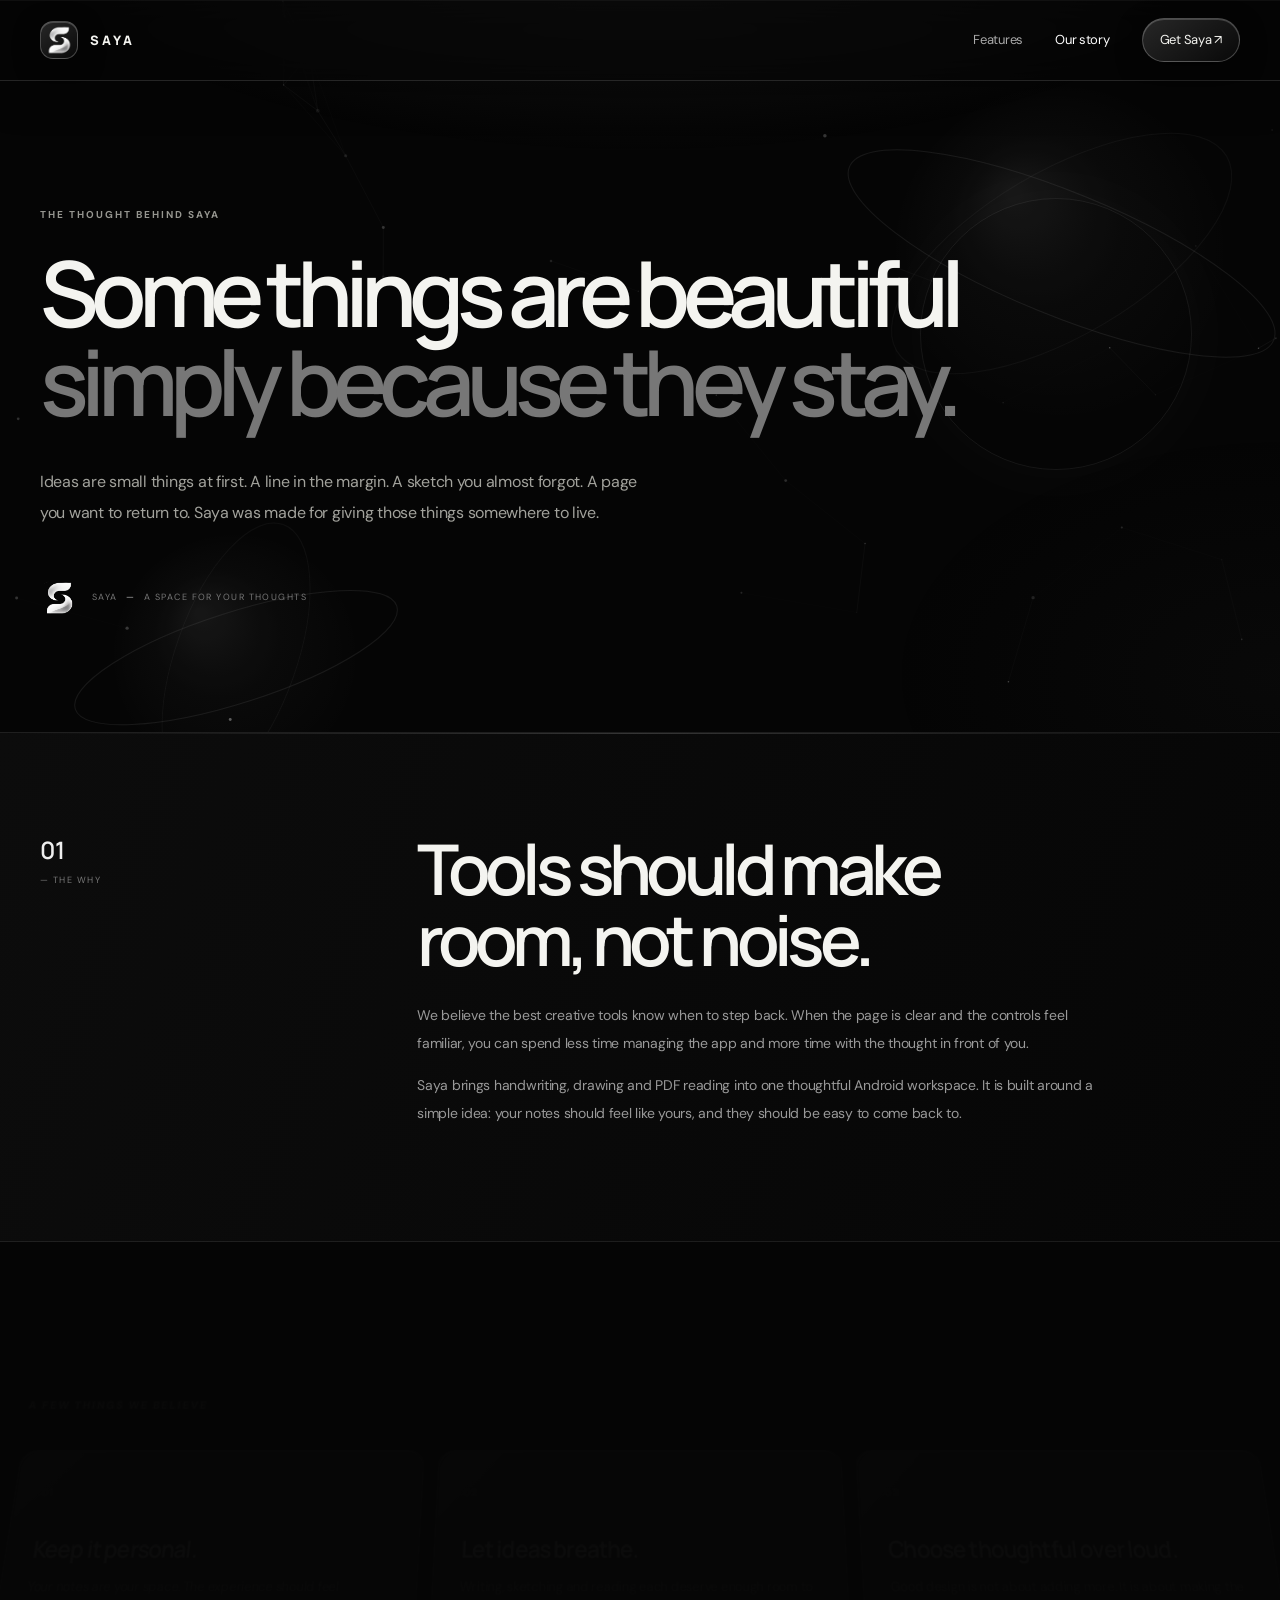
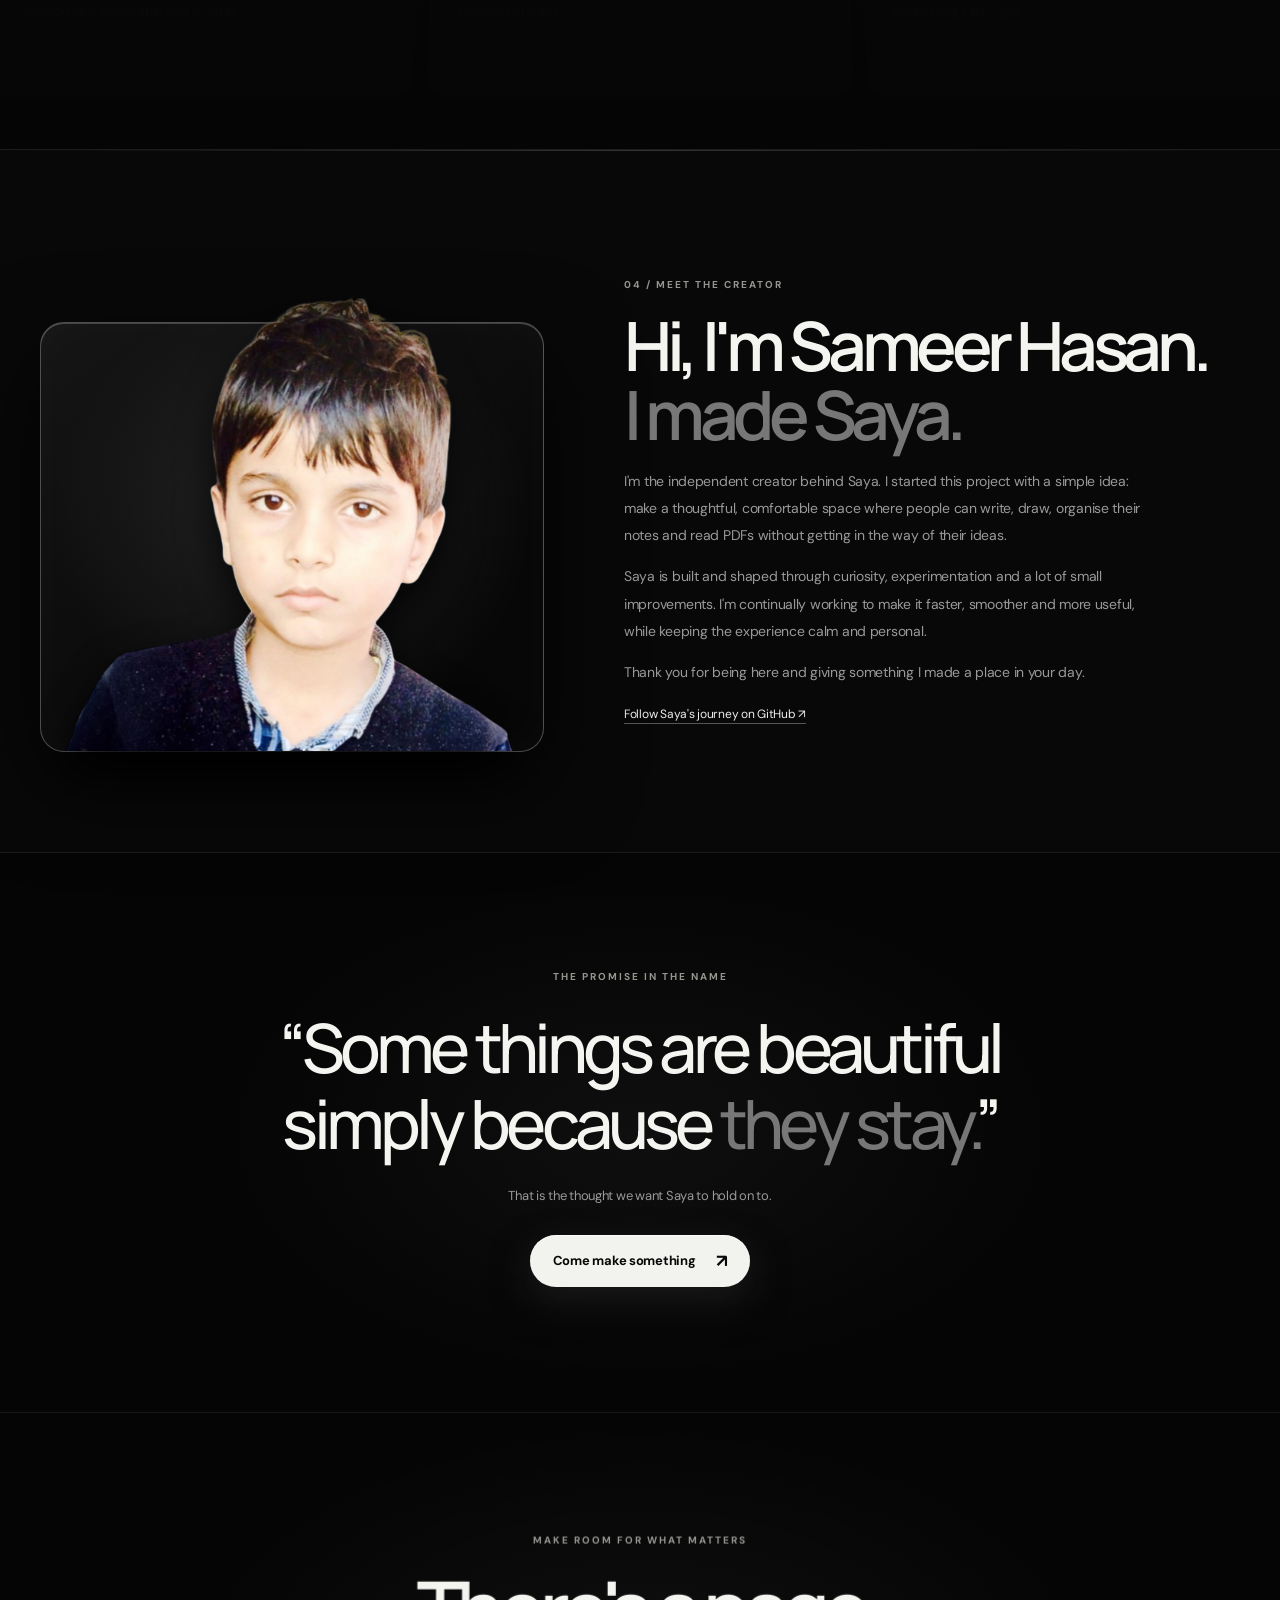
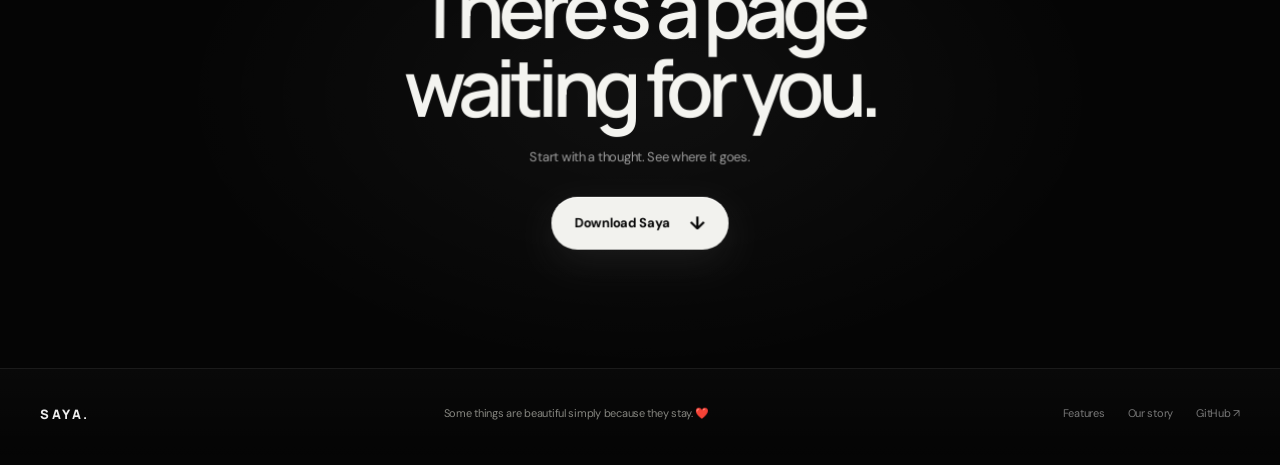
==== about.html @ e3c46fc0 "Refresh pages for animated Saya background" ====
<!doctype html>
<html lang="en">
<head>
<meta charset="utf-8"><meta name="viewport" content="width=device-width,initial-scale=1">
<meta name="theme-color" content="#050505">
<meta name="description" content="The story behind Saya: an independent Android workspace built with care for writing, drawing and reading.">
<meta property="og:type" content="website"><meta property="og:title" content="Our story — Saya"><meta property="og:description" content="Some things are beautiful simply because they stay."><meta property="og:image" content="https://sayanotes.github.io/assets/saya-logo.webp">
<link rel="icon" type="image/webp" href="/assets/saya-logo.webp"><link rel="stylesheet" href="/assets/site.css?v=live-5">
<title>Our story — Saya</title>
</head>
<body class="saya-inner-page">
<header class="site-header"><div class="wrap nav">
<a class="brand" href="/" aria-label="Saya home"><span class="brand-mark"><img src="/assets/saya-logo.webp" alt=""></span><span>SAYA</span></a>
<button class="menu-toggle" aria-label="Open navigation" aria-expanded="false">☰</button>
<nav class="nav-links" aria-label="Main navigation"><a href="/features.html">Features</a><a href="/about.html" aria-current="page">Our story</a><a class="nav-cta" href="https://github.com/SayaNotes/sayanotes.github.io/releases/download/v1.0.1/Saya.apk" download="Saya.apk">Get Saya <span>↗</span></a></nav>
</div></header>
<main>
<section class="story-hero wrap"><div class="nw-section-label">THE THOUGHT BEHIND SAYA</div><h1>Some things are beautiful<br><span>simply because they stay.</span></h1><p>Ideas are small things at first. A line in the margin. A sketch you almost forgot. A page you want to return to. Saya was made for giving those things somewhere to live.</p><div class="story-hero-signature"><img src="/assets/saya-logo.webp" alt="Saya logo"><span>SAYA <i>—</i> A SPACE FOR YOUR THOUGHTS</span></div></section>
<section class="story-manifesto"><div class="wrap manifesto-grid"><div class="manifesto-number">01 <span>— THE WHY</span></div><div><h2>Tools should make<br>room, not noise.</h2><p>We believe the best creative tools know when to step back. When the page is clear and the controls feel familiar, you can spend less time managing the app and more time with the thought in front of you.</p><p>Saya brings handwriting, drawing and PDF reading into one thoughtful Android workspace. It is built around a simple idea: your notes should feel like yours, and they should be easy to come back to.</p></div></div></section>
<section class="story-values wrap"><div class="nw-section-label">A FEW THINGS WE BELIEVE</div><div class="values-grid"><article><span>01</span><h3>Keep it personal.</h3><p>Your notes are your space. The experience should feel comfortable, adaptable and familiar.</p></article><article><span>02</span><h3>Let ideas breathe.</h3><p>Writing, sketching and reading each deserve enough room to happen naturally.</p></article><article><span>03</span><h3>Choose thoughtful over loud.</h3><p>Good design is not about adding more. It is about making the useful things feel right.</p></article></div></section>
<section class="story-origin"><div class="wrap origin-grid"><div class="origin-visual creator-photo"><img src="/3bf2dcab-b9fd-45ad-a4af-3baec132dbfb-Photoroom.png" alt="Sameer Hasan, creator of Saya"></div><div class="origin-copy"><div class="nw-section-label">04 / MEET THE CREATOR</div><h2>Hi, I'm Sameer Hasan.<br><span>I made Saya.</span></h2><p>I'm the independent creator behind Saya. I started this project with a simple idea: make a thoughtful, comfortable space where people can write, draw, organise their notes and read PDFs without getting in the way of their ideas.</p><p>Saya is built and shaped through curiosity, experimentation and a lot of small improvements. I'm continually working to make it faster, smoother and more useful, while keeping the experience calm and personal.</p><p class="creator-signoff">Thank you for being here and giving something I made a place in your day.</p><a class="inner-inline-link" href="https://github.com/SayaNotes" target="_blank" rel="noopener">Follow Saya's journey on GitHub ↗</a></div></div></section>
<section class="story-last"><div class="nw-section-label">THE PROMISE IN THE NAME</div><blockquote>“Some things are beautiful<br>simply because <span>they stay.</span>”</blockquote><p>That is the thought we want Saya to hold on to.</p><a class="nw-button nw-button-light" href="https://github.com/SayaNotes/sayanotes.github.io/releases/download/v1.0.1/Saya.apk" download="Saya.apk">Come make something <span>↗</span></a></section>
<section class="inner-end"><div class="nw-section-label">MAKE ROOM FOR WHAT MATTERS</div><h2>There's a page<br>waiting for you.</h2><p>Start with a thought. See where it goes.</p><a class="nw-button nw-button-light" href="https://github.com/SayaNotes/sayanotes.github.io/releases/download/v1.0.1/Saya.apk" download="Saya.apk">Download Saya <span>↓</span></a></section>
</main>
<footer class="site-footer"><div class="wrap footer-row"><a class="footer-brand" href="/">SAYA.</a><span class="footer-note">Some things are beautiful simply because they stay. ❤️</span><div class="footer-links"><a href="/features.html">Features</a><a href="/about.html">Our story</a><a href="https://github.com/SayaNotes" target="_blank" rel="noopener">GitHub ↗</a></div></div></footer>
<script src="/assets/site.js?v=live-5" defer></script>
</body></html>
---- assets/site.css ----
@import url('https://fonts.googleapis.com/css2?family=DM+Sans:wght@400;500;600;700&family=Manrope:wght@400;500;600;700;800&display=swap');
:root{color-scheme:dark;--bg:#050505;--ink:#f4f4f0;--muted:#a0a09a;--line:#ffffff18;--max:1200px}
*{box-sizing:border-box}html{scroll-behavior:smooth;scroll-padding-top:95px}body{margin:0;background:var(--bg);color:var(--ink);font:15px/1.7 'DM Sans',sans-serif;letter-spacing:-.018em;overflow-x:hidden}body:before{content:"";position:fixed;inset:0;z-index:-1;pointer-events:none;background:radial-gradient(ellipse 70% 40% at 50% -12%,#5554,transparent 72%),radial-gradient(ellipse 40% 35% at 100% 75%,#2222,transparent 75%)}a{color:inherit;text-decoration:none}.wrap{width:min(var(--max),calc(100% - 64px));margin:auto}
.site-header{position:sticky;top:0;z-index:50;border-bottom:1px solid #ffffff12;background:#070707d9;backdrop-filter:blur(22px)}.nav{height:80px;display:flex;align-items:center;justify-content:space-between}.brand{display:flex;align-items:center;gap:12px;font:800 13px Manrope;letter-spacing:.23em}.brand-mark{width:38px;height:38px;border:1px solid #ffffff38;border-radius:13px;display:grid;place-items:center;background:linear-gradient(145deg,#ffffff18,#ffffff04);overflow:hidden}.brand-mark img{width:30px;height:32px;object-fit:contain}.nav-links{display:flex;align-items:center;gap:32px;color:#aaa;font-size:13px}.nav-links a:hover,.nav-links a[aria-current=page]{color:white}.nav-links .nav-cta{padding:10px 17px;border:1px solid #ffffff3b;border-radius:999px;color:#f4f4f0;background:#ffffff08}.menu-toggle{display:none;width:42px;height:42px;border:1px solid #ffffff30;border-radius:50%;background:#ffffff08;color:white;font-size:19px}
.btn{min-height:52px;padding:0 23px;border-radius:999px;border:1px solid #ffffff35;display:inline-flex;align-items:center;justify-content:center;gap:11px;font-size:13px;font-weight:700;transition:transform .25s,border-color .25s,background .25s}.btn:hover{transform:translateY(-3px);border-color:#aaa}.btn-primary{background:#f4f4f0;color:#080808;border-color:#f4f4f0}.btn-quiet{background:#ffffff08}.eyebrow,.overline{color:#a5a59e;font-size:10px;letter-spacing:.23em;text-transform:uppercase;font-weight:700}.eyebrow{display:flex;align-items:center;gap:12px}.eyebrow:before{content:"";width:27px;height:1px;background:#aaa}.display{font:600 clamp(54px,8vw,102px)/.94 Manrope,sans-serif;letter-spacing:-.085em;margin:25px 0 22px}.soft{color:#777}.lead{font-size:clamp(17px,1.8vw,21px);line-height:1.65;color:#bdbdb7;max-width:560px;margin:0}.muted{color:var(--muted)}
.hero{min-height:670px;display:grid;grid-template-columns:.95fr 1.05fr;align-items:center;gap:42px;padding:75px 0 85px}.hero-copy{position:relative;z-index:2}.hero .display{max-width:620px}.hero-actions{display:flex;gap:13px;flex-wrap:wrap;margin-top:34px}.hero-meta{margin-top:18px;color:#777;font-size:11px}.hero-stage{position:relative;min-height:500px;display:grid;place-items:center}.stage-glow{position:absolute;width:75%;aspect-ratio:1;border-radius:50%;background:#ddd;filter:blur(115px);opacity:.1}.device{position:relative;width:min(100%,560px);padding:10px;border:1px solid #ffffff40;border-radius:30px;background:linear-gradient(145deg,#ffffff25,#ffffff05 45%,#ffffff0a);box-shadow:0 55px 120px #000d,inset 0 1px #ffffff48;transform:rotate(-2deg);backdrop-filter:blur(22px)}.device-screen{min-height:360px;border:1px solid #ffffff17;border-radius:21px;background:#0a0a0a;padding:18px;overflow:hidden}.mock-top{display:flex;justify-content:space-between;color:#777;font-size:9px;letter-spacing:.17em}.mock-dots{display:flex;gap:5px}.mock-dots i{width:5px;height:5px;border-radius:50%;background:#666}.mock-workspace{display:grid;grid-template-columns:100px 1fr;gap:14px;margin-top:22px;min-height:280px}.mock-sidebar{border-right:1px solid #252525;padding-right:12px;color:#74746e;font-size:9px}.mock-sidebar strong{display:block;font:700 15px Manrope;color:#eee;margin:5px 0 22px}.mock-sidebar span{display:block;padding:8px;border-radius:7px;margin:3px 0}.mock-sidebar span:first-of-type{background:#ffffff13;color:#eee}.mock-paper{position:relative;border:1px solid #292929;border-radius:12px;background:linear-gradient(145deg,#131313,#0d0d0d);padding:23px 20px;overflow:hidden}.mock-paper small{font-size:8px;letter-spacing:.19em;color:#777}.mock-paper h3{font:600 23px/1.2 Manrope;letter-spacing:-.06em;margin:13px 0 18px}.paper-line{height:4px;border-radius:9px;background:#353535;width:90%;margin:10px 0}.paper-line.mid{width:73%}.paper-line.short{width:48%}.mock-hand{font:italic 18px cursive;color:#d6d6d0;margin-top:28px;transform:rotate(-3deg)}.mock-note{position:absolute;right:25px;bottom:20px;border:1px solid #ffffff24;background:#1b1b1bdd;border-radius:12px;padding:10px 13px;color:#aaa;font-size:9px}.float-chip{position:absolute;z-index:3;display:flex;align-items:center;gap:9px;padding:12px 16px;border:1px solid #ffffff2b;border-radius:15px;background:#171717dc;backdrop-filter:blur(20px);box-shadow:0 18px 45px #0009;color:#ddd;font-size:11px}.float-chip b{font-size:15px;color:#fff}.chip-one{left:-5px;bottom:64px}.chip-two{right:-7px;top:72px}.device-caption{position:absolute;bottom:0;left:50%;transform:translateX(-50%);white-space:nowrap;color:#777;font-size:10px;letter-spacing:.16em;text-transform:uppercase}
.trust-strip{border-block:1px solid var(--line);display:flex;justify-content:center;align-items:center;gap:clamp(18px,4vw,58px);flex-wrap:wrap;padding:22px 0;color:#85857e;font-size:10px;letter-spacing:.15em;text-transform:uppercase}.trust-strip span:before{content:"";display:inline-block;width:4px;height:4px;background:#aaa;border-radius:50%;margin:0 10px 2px 0}
.section{padding:112px 0;border-bottom:1px solid #ffffff12}.section-head{display:flex;justify-content:space-between;align-items:flex-end;gap:35px;margin-bottom:44px}.section-head h2,.section-title{font:600 clamp(36px,5.3vw,65px)/1.03 Manrope;letter-spacing:-.075em;margin:13px 0 0}.section-intro{max-width:390px;color:#92928c;font-size:14px;line-height:1.8;margin:0 0 4px}.feature-grid{display:grid;grid-template-columns:repeat(3,1fr);gap:15px}.feature-card{min-height:260px;padding:28px;border:1px solid var(--line);border-radius:24px;background:linear-gradient(145deg,#ffffff0e,#ffffff03);box-shadow:inset 0 1px #ffffff0b;transition:transform .3s,border-color .3s;overflow:hidden}.feature-card:hover{transform:translateY(-6px);border-color:#ffffff42}.card-icon{width:45px;height:45px;display:grid;place-items:center;border:1px solid #ffffff2b;border-radius:15px;background:#ffffff09;font-size:19px}.feature-card h3{font:600 20px Manrope;letter-spacing:-.045em;margin:26px 0 9px}.feature-card p{font-size:13px;line-height:1.8;color:#999;margin:0}
.story{display:grid;grid-template-columns:1fr 1fr;gap:clamp(35px,8vw,100px);align-items:center}.story-copy h2{font:600 clamp(38px,5vw,64px)/1.04 Manrope;letter-spacing:-.075em;margin:15px 0 20px}.story-copy p{max-width:470px;color:#9a9a94;font-size:14px;line-height:1.9}.story-visual,.reading-visual{position:relative;min-height:410px;border:1px solid #ffffff21;border-radius:30px;background:radial-gradient(ellipse at 50% 0%,#ffffff13,transparent 65%),linear-gradient(145deg,#121212,#080808);display:grid;place-items:center;overflow:hidden}.paper-preview{position:relative;width:68%;min-height:290px;padding:28px 25px;border:1px solid #ffffff28;border-radius:13px;background:linear-gradient(145deg,#171717,#0d0d0d);box-shadow:0 30px 80px #000b;transform:rotate(3deg)}.paper-preview .tiny{font-size:8px;letter-spacing:.18em;color:#777}.paper-preview h3{font:600 25px/1.2 Manrope;letter-spacing:-.06em;margin:16px 0}.handwriting{margin-top:34px;color:#d6d6d0;font:italic 17px cursive;transform:rotate(-4deg)}.drawn-circle{position:absolute;width:115px;height:68px;border:2px solid #bdbdb7;border-radius:50%;right:22px;bottom:55px;transform:rotate(-15deg);opacity:.8}.story-badge{position:absolute;bottom:25px;left:25px;padding:9px 13px;border:1px solid #ffffff24;border-radius:999px;background:#171717db;color:#aaa;font-size:10px}.pdf-window{width:76%;min-height:300px;padding:18px;border:1px solid #ffffff28;border-radius:18px;background:#111;box-shadow:0 35px 80px #000b;transform:rotate(-2deg)}.pdf-toolbar{display:flex;justify-content:space-between;color:#777;font-size:9px;letter-spacing:.12em;padding-bottom:14px;border-bottom:1px solid #ffffff13}.pdf-pages{display:flex;gap:12px;margin-top:16px}.pdf-page{flex:1;min-height:210px;background:#e8e7e1;color:#242424;border-radius:5px;padding:16px 12px}.pdf-page small{font-size:7px;letter-spacing:.15em;color:#777}.pdf-page h4{font:700 12px Manrope;margin:14px 0}.pdf-rule{height:3px;background:#c9c8c1;border-radius:4px;margin:7px 0}.pdf-rule.short{width:60%}
.quote-band{padding:100px 0;text-align:center}.quote-band blockquote{max-width:900px;margin:auto;font:500 clamp(34px,5.5vw,70px)/1.12 Manrope;letter-spacing:-.075em}.quote-band blockquote span{color:#777}.quote-band p{color:#777;font-size:11px;letter-spacing:.15em;text-transform:uppercase;margin-top:24px}.download-panel{position:relative;text-align:center;border:1px solid #ffffff32;border-radius:32px;padding:clamp(42px,7vw,80px) 25px;background:radial-gradient(ellipse at 50% 0%,#ffffff1b,transparent 62%),linear-gradient(145deg,#ffffff10,#ffffff03);box-shadow:inset 0 1px #ffffff19,0 35px 100px #0008}.download-mark{width:65px;height:65px;margin:0 auto 24px;border:1px solid #ffffff40;border-radius:20px;background:#ffffff0b;display:grid;place-items:center;overflow:hidden}.download-mark img{width:49px;height:53px;object-fit:contain}.download-panel h2{font:600 clamp(38px,5.4vw,64px)/1.04 Manrope;letter-spacing:-.075em;margin:14px 0}.download-panel p{max-width:480px;color:#aaa;margin:14px auto 28px;font-size:14px}.download-meta{color:#777;font-size:11px;margin-top:17px}.release-link{display:inline-block;margin-top:15px;color:#bbb;font-size:12px;text-decoration:underline;text-decoration-color:#555;text-underline-offset:4px}
.page-hero{padding:100px 0 70px;max-width:920px}.page-hero .display{font-size:clamp(54px,8vw,98px)}.page-hero .lead{max-width:720px}.detail-section{padding:70px 0;border-bottom:1px solid var(--line)}.detail-section h2{font:600 clamp(32px,4.5vw,52px)/1.06 Manrope;letter-spacing:-.07em;margin:12px 0}.detail-section>p{max-width:720px;color:#999;font-size:14px;line-height:1.85}.detail-grid{display:grid;grid-template-columns:repeat(2,1fr);gap:14px;margin-top:30px}.detail-card{padding:27px;border:1px solid #ffffff1e;border-radius:22px;background:linear-gradient(145deg,#ffffff0e,#ffffff03)}.detail-card h3{font:600 18px Manrope;margin:0 0 9px}.detail-card p{font-size:13px;color:#999;margin:0;line-height:1.8}.tag{display:inline-block;color:#bdbdb7;border:1px solid #ffffff22;border-radius:99px;padding:5px 10px;font-size:10px;margin:15px 4px 0 0}.creator-card{display:grid;grid-template-columns:.7fr 1.3fr;gap:45px;padding:38px;border:1px solid #ffffff24;border-radius:30px;background:linear-gradient(145deg,#ffffff11,#ffffff03)}.creator-emblem{display:grid;place-items:center;min-height:240px;border:1px solid #ffffff18;border-radius:22px;background:radial-gradient(circle,#ffffff0d,transparent 65%),#090909}.creator-emblem img{width:125px;height:135px;object-fit:contain}.creator-card p{color:#aaa;font-size:14px;line-height:1.9}
.site-footer{padding:35px 0 42px;color:#777;font-size:11px}.footer-row{display:flex;justify-content:space-between;align-items:center;gap:22px;flex-wrap:wrap}.footer-brand{color:#eee;font:800 13px Manrope;letter-spacing:.2em}.footer-links{display:flex;gap:23px}.footer-links a:hover{color:#fff}.footer-note{color:#85857f}.reveal{opacity:0;transform:translateY(24px);transition:opacity .75s ease,transform .75s cubic-bezier(.2,.7,.2,1)}.reveal.is-visible{opacity:1;transform:translateY(0)}.delay-1{transition-delay:.09s}.delay-2{transition-delay:.18s}
@media(max-width:900px){.wrap{width:calc(100% - 44px)}.hero{grid-template-columns:1fr;gap:20px;text-align:center;padding:70px 0 60px}.hero .eyebrow{justify-content:center}.hero .display,.hero .lead{margin-left:auto;margin-right:auto}.hero-actions{justify-content:center}.hero-stage{width:min(100%,650px);margin:auto;min-height:460px}.section-head{display:block}.section-intro{margin-top:18px}.story{gap:35px}.creator-card{grid-template-columns:1fr}}
@media(max-width:640px){.wrap{width:calc(100% - 34px)}.nav{height:70px}.menu-toggle{display:block}.nav-links{display:none;position:absolute;top:70px;left:0;right:0;padding:15px 22px 22px;background:#090909f5;border-bottom:1px solid var(--line);flex-direction:column;align-items:stretch;gap:0}.nav-links.open{display:flex}.nav-links a{padding:12px 4px}.nav-links .nav-cta{text-align:center;margin-top:8px}.hero{padding:58px 0 45px}.display{font-size:clamp(52px,15vw,74px)}.hero-stage{min-height:330px}.device{padding:7px;border-radius:22px}.device-screen{min-height:275px;padding:12px;border-radius:16px}.mock-workspace{grid-template-columns:65px 1fr;gap:8px;margin-top:15px;min-height:215px}.mock-sidebar{font-size:7px;padding-right:6px}.mock-sidebar strong{font-size:12px;margin-bottom:15px}.mock-sidebar span{padding:6px 4px}.mock-paper{padding:15px 11px}.mock-paper h3{font-size:16px}.mock-paper small{font-size:6px}.paper-line{height:3px;margin:7px 0}.mock-hand{font-size:13px;margin-top:19px}.mock-note{right:9px;bottom:9px;font-size:7px;padding:7px 8px}.float-chip{font-size:8px;padding:8px 10px}.float-chip b{font-size:11px}.chip-one{left:-4px;bottom:25px}.chip-two{right:-4px;top:24px}.device-caption{font-size:8px}.trust-strip{gap:11px 17px;padding:17px 0;font-size:8px}.section{padding:76px 0}.section-head{margin-bottom:27px}.section-head h2,.section-title{font-size:clamp(35px,10vw,48px)}.feature-grid{grid-template-columns:1fr;gap:11px}.feature-card{min-height:0;padding:22px}.feature-card h3{margin:18px 0 7px}.story{grid-template-columns:1fr;gap:25px}.story-visual,.reading-visual{min-height:315px}.paper-preview{width:75%;min-height:235px;padding:20px}.paper-preview h3{font-size:20px}.handwriting{font-size:14px}.drawn-circle{width:80px;height:48px}.pdf-window{width:88%;min-height:245px;padding:12px}.pdf-page{min-height:175px;padding:12px 8px}.pdf-page h4{font-size:10px}.quote-band{padding:72px 0}.page-hero{padding:72px 0 45px}.page-hero .display{font-size:clamp(48px,14vw,68px)}.detail-section{padding:52px 0}.detail-grid{grid-template-columns:1fr;gap:11px}.detail-card{padding:22px}.creator-card{padding:20px;gap:22px}.creator-emblem{min-height:175px}.download-panel{padding:40px 18px;border-radius:24px}.footer-row{align-items:flex-start;flex-direction:column}.footer-links{gap:18px}.site-footer{padding:28px 0 35px}}
@media(prefers-reduced-motion:reduce){html{scroll-behavior:auto}.reveal{opacity:1;transform:none;transition:none}*,*:before,*:after{animation:none!important;transition:none!important}}


/* Wordmark-only cinematic opening */
.intro-screen{position:fixed;inset:0;z-index:1000;display:grid;place-items:center;background:#030303;transition:opacity .7s ease,visibility .7s}
.intro-screen.is-done{opacity:0;visibility:hidden;pointer-events:none}
.intro-glow{position:absolute;width:min(70vw,580px);aspect-ratio:1;border-radius:50%;background:radial-gradient(circle,rgba(255,255,255,.14),rgba(255,255,255,.025) 42%,transparent 72%);filter:blur(26px);animation:intro-breathe 2.5s ease-in-out infinite alternate}
.intro-word{position:relative;min-height:1.2em;font:600 clamp(54px,10vw,82px)/1 Manrope,sans-serif;letter-spacing:.16em;color:#f5f5f0;padding-left:.16em;text-shadow:0 0 36px rgba(255,255,255,.16)}
.typing-caret{display:inline-block;width:2px;height:.84em;background:#eee;margin-left:6px;vertical-align:-.04em;animation:caret-blink .72s steps(2,start) infinite}
.intro-tagline{position:relative;color:#85857f;font-size:10px;letter-spacing:.15em;text-align:center;margin-top:18px;opacity:0;animation:intro-rise .7s .45s ease forwards}
@keyframes intro-rise{from{opacity:0;transform:translateY(12px)}to{opacity:1;transform:translateY(0)}}
@keyframes intro-breathe{from{transform:scale(.88);opacity:.55}to{transform:scale(1.08);opacity:1}}
@keyframes caret-blink{to{visibility:hidden}}
@media(prefers-reduced-motion:reduce){.intro-screen{display:none}}

/* Cinematic Saya landing experience */
.cinematic-home{overflow:clip}.cinema-hero{min-height:calc(100svh - 80px);position:relative;display:flex;flex-direction:column;justify-content:space-between;isolation:isolate;padding:clamp(24px,4vw,54px) max(5vw,24px) 28px;overflow:hidden;background:#030303}.hero-light{position:absolute;z-index:-1;inset:-20%;background:radial-gradient(ellipse 32% 34% at 50% 40%,#ffffff12,transparent 72%),radial-gradient(ellipse 50% 50% at 70% 70%,#ffffff04,transparent 75%);animation:hero-light-breathe 9s ease-in-out infinite alternate}.hero-grain{position:absolute;inset:0;z-index:-1;opacity:.07;pointer-events:none;background-image:url("data:image/svg+xml,%3Csvg viewBox='0 0 180 180' xmlns='http://www.w3.org/2000/svg'%3E%3Cfilter id='n'%3E%3CfeTurbulence type='fractalNoise' baseFrequency='.85' numOctaves='3' stitchTiles='stitch'/%3E%3C/filter%3E%3Crect width='100%25' height='100%25' filter='url(%23n)' opacity='.45'/%3E%3C/svg%3E")}.hero-topline,.hero-bottomline{display:flex;justify-content:space-between;color:#777;font-size:9px;letter-spacing:.18em;text-transform:uppercase}.hero-center{text-align:center;margin:auto;max-width:1000px;padding:8vh 0 10vh}.hero-wordmark{font:700 clamp(62px,13vw,172px)/.9 Manrope,sans-serif;letter-spacing:.14em;padding-left:.14em;color:#f6f6f2;text-shadow:0 0 70px #fff1;opacity:0;animation:hero-word-in 1.2s .25s cubic-bezier(.16,1,.3,1) forwards}.hero-period{color:#777}.hero-manifesto{font:500 clamp(38px,6vw,80px)/1.02 Manrope,sans-serif;letter-spacing:-.075em;margin:clamp(30px,5vw,65px) 0 22px}.hero-manifesto span{color:#747474}.hero-sub{color:#a1a19a;font-size:clamp(13px,1.6vw,17px);line-height:1.8}.scroll-cue{display:inline-flex;align-items:center;gap:13px;margin-top:clamp(32px,6vw,70px);font-size:9px;letter-spacing:.18em;color:#a4a49e}.cue-line{width:34px;height:1px;background:#777;transform-origin:left;animation:cue-pulse 2s ease-in-out infinite}.chapter-scroll{height:330vh;position:relative;background:#060606}.chapter-sticky{position:sticky;top:80px;height:calc(100svh - 80px);min-height:560px;overflow:hidden;background:radial-gradient(ellipse at 50% 50%,#141414 0%,#070707 55%,#030303 100%)}.chapter-track{height:100%;width:300%;display:flex;will-change:transform}.chapter-panel{width:33.3333%;height:100%;position:relative;flex:0 0 33.3333%;display:grid;grid-template-columns:1fr 1fr;align-items:center;padding:clamp(30px,7vw,100px);gap:clamp(20px,4vw,70px);border-right:1px solid #ffffff08}.chapter-number{position:absolute;top:36px;left:clamp(30px,7vw,100px);font-size:9px;letter-spacing:.2em;color:#73736d}.chapter-copy{max-width:500px;z-index:2}.chapter-kicker{font-size:10px;letter-spacing:.18em;text-transform:uppercase;color:#999;margin:0 0 24px}.chapter-copy h2{font:600 clamp(38px,5.3vw,78px)/1.04 Manrope;letter-spacing:-.075em;margin:0 0 23px}.chapter-copy h2 em{font-style:normal;color:#777}.chapter-copy>p:not(.chapter-kicker){max-width:410px;color:#9b9b95;font-size:14px;line-height:1.85}.chapter-link{display:inline-block;margin-top:24px;color:#ddd;font-size:10px;letter-spacing:.15em}.stroke-art{position:relative;width:100%;max-width:560px;margin:auto}.stroke-art svg{width:100%;overflow:visible}.draw-stroke{stroke-dasharray:1300;stroke-dashoffset:1300;transition:stroke-dashoffset 1.4s ease}.chapter-panel.is-active .draw-stroke{stroke-dashoffset:0}.stroke-second{transition-delay:.35s}.stroke-caption{font-size:9px;letter-spacing:.2em;color:#666;text-align:center;margin-top:-18px}.mini-device{width:min(100%,550px);border:1px solid #ffffff2d;border-radius:25px;padding:12px;background:linear-gradient(140deg,#ffffff17,#ffffff03);box-shadow:0 30px 100px #000b,inset 0 1px #ffffff25;transform:perspective(1000px) rotateY(-7deg) rotateX(3deg);backdrop-filter:blur(20px)}.mini-device-top{display:flex;justify-content:space-between;color:#777;font-size:8px;letter-spacing:.15em;padding:12px 10px}.mini-ui{display:grid;grid-template-columns:90px 1fr;gap:12px;min-height:270px;padding:12px}.mini-sidebar{border-right:1px solid #ffffff12;padding:10px;color:#777;font-size:9px}.mini-sidebar b{display:block;color:#ddd;font:600 14px Manrope;margin-bottom:20px}.mini-sidebar span{display:block;padding:9px 5px}.mini-note-paper{padding:20px;border:1px solid #ffffff14;border-radius:13px;background:linear-gradient(150deg,#171717,#0b0b0b)}.mini-note-paper small{font-size:7px;letter-spacing:.15em;color:#777}.mini-note-paper h3{font:600 clamp(18px,2.5vw,28px)/1.2 Manrope;letter-spacing:-.06em;margin:18px 0}.mini-rule{height:3px;border-radius:4px;background:#333;margin:9px 0;width:88%}.mini-rule.half{width:52%}.mini-note-paper p{font:italic 14px cursive;color:#c7c7c1;margin-top:25px}.mini-caption{text-align:center;font-size:8px;letter-spacing:.2em;color:#666;margin-top:15px}.book-art{position:relative;display:flex;align-items:center;justify-content:center;perspective:1000px;min-height:330px}.book-page{position:relative;width:42%;aspect-ratio:3/4;background:#e9e8e2;color:#171717;padding:clamp(14px,2vw,28px);border-radius:3px;box-shadow:0 30px 60px #0008}.book-page small{font-size:7px;letter-spacing:.12em;color:#888}.book-page h3{font:700 clamp(16px,2.3vw,27px)/1.2 Manrope;margin:18px 0}.book-line{height:3px;background:#c7c6bf;margin:8px 0;border-radius:3px}.book-line.short{width:55%}.page-a{transform:rotateY(8deg) rotate(-3deg);z-index:1}.page-b{transform:rotateY(-8deg) rotate(3deg);margin-left:-5%;z-index:2}.book-glow{position:absolute;width:70%;height:50%;background:#eee;filter:blur(70px);opacity:.06}.chapter-progress{position:absolute;left:clamp(30px,7vw,100px);right:clamp(30px,7vw,100px);bottom:32px;height:1px;background:#ffffff18}.chapter-progress-fill{display:block;width:0;height:1px;background:#d5d5d0;transition:width .12s linear}.chapter-hint{position:absolute;bottom:45px;right:clamp(30px,7vw,100px);color:#666;font-size:8px;letter-spacing:.18em}.chapter-hint span{font-size:13px;margin-left:8px;color:#aaa}.quiet-features{background:#080808}.quiet-head{max-width:750px;margin-bottom:65px}.quiet-head h2{font:600 clamp(52px,8vw,100px)/.95 Manrope;letter-spacing:-.09em;margin:20px 0}.quiet-head h2 span{color:#777}.quiet-head p{color:#969690;max-width:460px}.quiet-grid{display:grid;grid-template-columns:repeat(3,1fr);gap:15px}.quiet-card{border:1px solid #ffffff19;border-radius:23px;padding:28px;min-height:300px;background:linear-gradient(145deg,#ffffff0a,#ffffff02);transition:transform .4s,border-color .4s,background .4s}.quiet-card:hover{transform:translateY(-7px);border-color:#ffffff38;background:linear-gradient(145deg,#ffffff12,#ffffff04)}.quiet-icon{width:44px;height:44px;border:1px solid #ffffff24;border-radius:14px;display:grid;place-items:center;font-size:18px;color:#ddd;background:#ffffff06;margin-bottom:30px}.quiet-card>span{font-size:9px;letter-spacing:.17em;color:#777}.quiet-card h3{font:600 22px Manrope;letter-spacing:-.04em;margin:16px 0 10px}.quiet-card p{font-size:13px;color:#999;line-height:1.8;min-height:80px}.quiet-card a{font-size:11px;color:#ddd}.closing-section{position:relative;overflow:hidden;min-height:90svh;display:grid;place-items:center;text-align:center;padding:90px 24px;background:#030303;border-top:1px solid #ffffff12}.closing-orb{position:absolute;width:min(70vw,750px);aspect-ratio:1;border-radius:50%;background:radial-gradient(circle,#ffffff15,transparent 68%);filter:blur(40px);pointer-events:none}.closing-inner{position:relative;max-width:600px}.closing-logo{width:60px;height:60px;border:1px solid #ffffff35;border-radius:18px;background:#ffffff07;display:grid;place-items:center;margin:0 auto 30px;overflow:hidden}.closing-logo img{width:48px;height:51px;object-fit:contain}.closing-inner h2{font:600 clamp(55px,8vw,95px)/.98 Manrope;letter-spacing:-.09em;margin:17px 0}.closing-inner h2 em{font-style:normal;color:#777}.closing-copy{color:#999;font-size:13px;margin:24px 0 32px}.closing-meta{font-size:9px;letter-spacing:.18em;color:#777;margin-top:18px}.closing-inner .release-link{margin-top:20px}.closing-button{min-width:180px}@keyframes hero-word-in{from{opacity:0;transform:translateY(35px);filter:blur(10px)}to{opacity:1;transform:translateY(0);filter:blur(0)}}@keyframes hero-light-breathe{from{transform:scale(.9);opacity:.7}to{transform:scale(1.12);opacity:1}}@keyframes cue-pulse{0%,100%{transform:scaleX(.65);opacity:.5}50%{transform:scaleX(1);opacity:1}}
@media(max-width:900px){.chapter-panel{padding:38px 5vw;gap:4vw}.chapter-copy h2{font-size:clamp(35px,6vw,58px)}.mini-ui{grid-template-columns:65px 1fr;min-height:220px}.mini-sidebar{font-size:7px}.quiet-grid{grid-template-columns:1fr}.quiet-card{min-height:230px}.quiet-card p{min-height:0}}
@media(max-width:640px){.cinema-hero{min-height:calc(100svh - 70px);padding:20px 17px 22px}.hero-topline,.hero-bottomline{font-size:7px;letter-spacing:.12em}.hero-center{padding:6vh 0 9vh}.hero-wordmark{font-size:clamp(62px,19vw,110px)}.hero-manifesto{font-size:clamp(38px,11vw,56px);margin-top:35px}.hero-sub{font-size:13px}.desktop-only{display:none}.scroll-cue{margin-top:40px;font-size:8px}.chapter-scroll{height:310vh}.chapter-sticky{top:70px;height:calc(100svh - 70px);min-height:580px}.chapter-panel{grid-template-columns:1fr;grid-template-rows:auto 1fr;align-content:center;padding:50px 25px 70px;gap:16px}.chapter-number{top:23px;left:25px;font-size:8px}.chapter-copy{align-self:end}.chapter-kicker{margin-bottom:12px;font-size:8px}.chapter-copy h2{font-size:clamp(38px,10vw,55px);margin-bottom:13px}.chapter-copy>p:not(.chapter-kicker){font-size:12px;line-height:1.7;margin:10px 0}.stroke-art{max-width:330px;align-self:center;margin-top:-10px}.stroke-caption{margin-top:-15px}.mini-device{max-width:400px;margin:0 auto;transform:perspective(800px) rotateY(-4deg) rotateX(2deg);padding:8px;border-radius:18px}.mini-ui{min-height:195px;padding:7px;gap:7px}.mini-note-paper{padding:13px}.mini-note-paper h3{font-size:20px;margin:12px 0}.mini-note-paper p{margin-top:18px;font-size:12px}.mini-sidebar{padding:7px}.mini-sidebar b{font-size:11px;margin-bottom:12px}.mini-sidebar span{padding:7px 2px}.mini-caption{margin-top:9px}.book-art{min-height:220px;max-width:370px;margin:0 auto}.book-page{width:42%;padding:12px}.book-page h3{font-size:17px;margin:12px 0}.chapter-progress{bottom:20px;left:25px;right:25px}.chapter-hint{bottom:32px;right:25px;font-size:7px}.quiet-features.section{padding:80px 0}.quiet-head{margin-bottom:35px}.quiet-head h2{font-size:clamp(52px,15vw,74px)}.quiet-card{padding:23px;min-height:0}.quiet-icon{margin-bottom:20px}.quiet-card p{margin-bottom:20px}.closing-section{min-height:80svh;padding:70px 18px}.closing-inner h2{font-size:clamp(55px,16vw,76px)}.closing-copy{font-size:12px}.closing-logo{margin-bottom:23px}}
@media(prefers-reduced-motion:reduce){.hero-wordmark,.hero-light,.cue-line{animation:none!important}.hero-wordmark{opacity:1}.draw-stroke{stroke-dashoffset:0!important;transition:none}}

/* Refinement pass: ambient 3D sculpture, tactile motion and depth */
.cinema-hero{min-height:calc(100svh - 80px);overflow:hidden}.hero-visual{position:absolute;inset:0;z-index:-1;display:grid;place-items:center;pointer-events:none;perspective:1100px;opacity:.82}.visual-core{position:absolute;width:min(38vw,440px);aspect-ratio:1;border-radius:50%;background:radial-gradient(circle at 32% 27%,#fff3 0 2%,#ffffff08 10%,#ffffff03 30%,transparent 60%),radial-gradient(circle at 70% 72%,#bcbcbc0a,transparent 50%);box-shadow:inset 0 0 60px #ffffff08,0 0 110px #ffffff06;filter:blur(.2px);animation:core-breathe 8s ease-in-out infinite alternate}.visual-halo{position:absolute;border-radius:50%;border:1px solid #ffffff12;box-shadow:0 0 40px #ffffff03,inset 0 0 30px #ffffff04}.halo-one{width:min(57vw,650px);aspect-ratio:1;transform:rotateX(70deg) rotateZ(-15deg);animation:halo-drift 22s linear infinite}.halo-two{width:min(48vw,540px);aspect-ratio:1;transform:rotateX(65deg) rotateZ(30deg);border-color:#ffffff09;animation:halo-drift 30s linear infinite reverse}.visual-orbit{position:absolute;border:1px solid #ffffff10;border-radius:50%;width:min(50vw,560px);aspect-ratio:1;transform-style:preserve-3d}.orbit-one{transform:rotateX(67deg) rotateY(20deg) rotateZ(-20deg);animation:orbit-rotate 26s linear infinite}.orbit-two{width:min(42vw,470px);transform:rotateX(40deg) rotateY(65deg) rotateZ(18deg);border-color:#ffffff08;animation:orbit-rotate 34s linear infinite reverse}.orbit-three{width:min(33vw,370px);transform:rotateX(75deg) rotateZ(52deg);border-color:#ffffff08}.visual-orbit i{position:absolute;left:50%;top:-4px;width:7px;height:7px;border-radius:50%;background:#e8e8e8;box-shadow:0 0 15px #fff8}.visual-spark{position:absolute;width:3px;height:3px;border-radius:50%;background:#ddd;box-shadow:0 0 12px #fff7}.spark-a{top:27%;left:27%;animation:spark-float 7s ease-in-out infinite}.spark-b{right:29%;bottom:26%;animation:spark-float 9s 1s ease-in-out infinite reverse}.hero-center{position:relative;z-index:1}.hero-wordmark{letter-spacing:.19em;padding-left:.19em;font-weight:600}.hero-manifesto{ text-shadow:0 8px 45px #0009}.hero-sub{color:#b0b0aa}.hero-bottomline{position:relative;z-index:1}.page-progress{position:absolute;top:0;left:0;right:0;height:1px;background:#ffffff08;z-index:3}.page-progress span{display:block;width:0;height:100%;background:linear-gradient(90deg,#777,#f2f2f2);box-shadow:0 0 8px #fff5}.hero-light{background:radial-gradient(ellipse 34% 36% at 50% 40%,#ffffff14,transparent 72%),radial-gradient(ellipse 45% 50% at 65% 70%,#ffffff06,transparent 75%)}.quiet-card{position:relative;overflow:hidden;isolation:isolate}.quiet-card:before{content:"";position:absolute;inset:-1px;z-index:-1;opacity:0;background:radial-gradient(450px circle at var(--mx,50%) var(--my,50%),#ffffff12,transparent 45%);transition:opacity .4s}.quiet-card:hover:before{opacity:1}.quiet-card .quiet-icon{transition:transform .5s cubic-bezier(.2,.8,.2,1),background .3s}.quiet-card:hover .quiet-icon{transform:rotate(-8deg) scale(1.08);background:#ffffff0d}.closing-logo{box-shadow:0 0 50px #ffffff05,inset 0 1px #ffffff15}.closing-section:before{content:"";position:absolute;inset:0;background:radial-gradient(ellipse at 50% 0%,#ffffff07,transparent 60%);pointer-events:none}.chapter-panel{transition:opacity .45s}.chapter-panel:not(.is-active){opacity:.82}.chapter-panel.is-active{opacity:1}.chapter-copy h2{transition:transform .55s cubic-bezier(.2,.8,.2,1)}.chapter-panel.is-active .chapter-copy h2{transform:translateY(-4px)}.mini-device,.book-page{transition:transform .8s cubic-bezier(.2,.8,.2,1),box-shadow .8s}.chapter-panel.is-active .mini-device{transform:perspective(1000px) rotateY(-4deg) rotateX(1deg) translateY(-7px)}.chapter-panel.is-active .book-page.page-a{transform:rotateY(8deg) rotate(-3deg) translateY(-5px)}.chapter-panel.is-active .book-page.page-b{transform:rotateY(-8deg) rotate(3deg) translateY(5px)}.scroll-cue:hover .cue-line{transform:scaleX(1.2)}
@keyframes core-breathe{from{transform:scale(.94);opacity:.65}to{transform:scale(1.06);opacity:1}}@keyframes halo-drift{0%{transform:rotateX(70deg) rotateZ(-15deg) translateY(0)}50%{transform:rotateX(70deg) rotateZ(165deg) translateY(-12px)}100%{transform:rotateX(70deg) rotateZ(345deg) translateY(0)}}@keyframes orbit-rotate{from{transform:rotateX(67deg) rotateY(20deg) rotateZ(-20deg)}to{transform:rotateX(67deg) rotateY(20deg) rotateZ(340deg)}}@keyframes spark-float{0%,100%{transform:translateY(0);opacity:.35}50%{transform:translateY(-18px);opacity:.9}}
@media(max-width:640px){.hero-visual{opacity:.45}.visual-core{width:78vw}.halo-one{width:110vw}.halo-two{width:90vw}.visual-orbit.orbit-one{width:90vw}.visual-orbit.orbit-two{width:78vw}.visual-orbit.orbit-three{width:62vw}.hero-wordmark{letter-spacing:.14em;padding-left:.14em}.hero-manifesto{position:relative}.hero-sub{color:#b5b5b0}}
@media(prefers-reduced-motion:reduce){.visual-core,.visual-halo,.visual-orbit,.visual-spark{animation:none!important}.chapter-panel.is-active .mini-device,.chapter-panel.is-active .book-page{transform:none!important}}

/* 3D art direction refinement */
.hero-3d-stage{position:absolute;inset:0;display:grid;place-items:center;pointer-events:none;perspective:1400px;transform-style:preserve-3d;opacity:.62}.floating-sheet{position:absolute;width:min(28vw,360px);aspect-ratio:4/5;border-radius:22px;border:1px solid #ffffff28;background:linear-gradient(135deg,#ffffff12,#ffffff02 55%,#ffffff08);box-shadow:0 45px 100px #0009,inset 0 1px #ffffff26;backdrop-filter:blur(8px);transform-style:preserve-3d}.sheet-back{transform:translate3d(-12%,5%,-70px) rotateY(-24deg) rotateX(9deg) rotateZ(-14deg);animation:sheet-back-float 10s ease-in-out infinite}.sheet-mid{transform:translate3d(9%,-2%,-35px) rotateY(18deg) rotateX(-5deg) rotateZ(9deg);animation:sheet-mid-float 8s ease-in-out infinite}.sheet-front{overflow:hidden;transform:translate3d(0,2%,20px) rotateY(-6deg) rotateX(8deg) rotateZ(-2deg);animation:sheet-front-float 7s ease-in-out infinite;box-shadow:0 55px 120px #000a,inset 0 1px #ffffff4a,inset 0 -1px #ffffff12}.sheet-gloss{position:absolute;inset:0;background:linear-gradient(115deg,transparent 15%,#ffffff13 32%,transparent 48%),radial-gradient(circle at 25% 15%,#fff2,transparent 30%)}.sheet-dot{position:absolute;top:14%;left:15%;width:6px;height:6px;background:#e5e5e5;border-radius:50%;box-shadow:0 0 18px #fff8}.sheet-line{position:absolute;left:15%;height:1px;background:linear-gradient(90deg,#eee9,transparent);width:65%}.line-one{top:28%}.line-two{top:33%;width:48%}.line-three{top:38%;width:57%}.sheet-curve{position:absolute;left:12%;top:48%;width:78%;height:35%;border:1px solid #ffffff55;border-color:#ffffff70 transparent transparent #ffffff25;border-radius:50%;transform:rotate(-25deg);filter:drop-shadow(0 0 9px #ffffff18)}.glass-sphere{position:absolute;width:min(14vw,180px);aspect-ratio:1;border-radius:50%;background:radial-gradient(circle at 28% 22%,#ffffff55,transparent 17%),radial-gradient(circle at 60% 65%,#ffffff08,#ffffff02 55%,#ffffff1a 75%,transparent 78%);border:1px solid #ffffff2c;box-shadow:inset -15px -20px 40px #0007,inset 12px 10px 35px #ffffff13,0 0 80px #ffffff08;transform:translate3d(30%,25%,100px);animation:sphere-float 9s ease-in-out infinite}.hero-center{transform-style:preserve-3d}.hero-wordmark,.hero-manifesto,.hero-sub,.scroll-cue{position:relative;z-index:2}.hero-wordmark{text-shadow:0 8px 70px #fff2,0 1px 0 #fff3}.chapter-panel{perspective:1200px;transform-style:preserve-3d}.stroke-art{transform:rotateY(-9deg) rotateX(4deg) translateZ(30px);transition:transform .9s cubic-bezier(.2,.8,.2,1)}.chapter-panel.is-active .stroke-art{transform:rotateY(-3deg) translateZ(60px)}.quiet-card{transform-style:preserve-3d;will-change:transform}.closing-orb{animation:closing-breathe 8s ease-in-out infinite alternate}
@keyframes sheet-back-float{50%{transform:translate3d(-14%,1%,-80px) rotateY(-18deg) rotateX(14deg) rotateZ(-9deg)}}@keyframes sheet-mid-float{50%{transform:translate3d(12%,-5%,-30px) rotateY(24deg) rotateX(1deg) rotateZ(13deg)}}@keyframes sheet-front-float{50%{transform:translate3d(-2%,-2%,40px) rotateY(4deg) rotateX(3deg) rotateZ(1deg)}}@keyframes sphere-float{50%{transform:translate3d(38%,10%,120px)}}@keyframes closing-breathe{to{transform:scale(1.12);opacity:1}}
@media(max-width:640px){.hero-3d-stage{opacity:.32}.floating-sheet{width:52vw;border-radius:16px}.glass-sphere{width:23vw}}
@media(prefers-reduced-motion:reduce){.floating-sheet,.glass-sphere,.closing-orb{animation:none!important}}

/* Cinematic depth pass — scroll-linked atmosphere and editorial motion */
.cinema-hero{isolation:isolate;overflow:hidden}.hero-visual{will-change:transform;transition:filter .3s}.hero-visual:after{content:"";position:absolute;inset:-15%;pointer-events:none;background:radial-gradient(ellipse 34% 28% at var(--pointer-x,50%) var(--pointer-y,42%),#ffffff10,transparent 75%);mix-blend-mode:screen;opacity:.8}.hero-3d-stage{transition:opacity .5s;will-change:transform}.floating-sheet{transition:border-color .6s,box-shadow .6s}.cinema-hero:hover .sheet-front{border-color:#ffffff42}.sheet-front:after{content:"";position:absolute;inset:-60%;background:linear-gradient(115deg,transparent 42%,#ffffff10 48%,transparent 54%);transform:translateX(-60%) rotate(12deg);animation:glass-sweep 12s ease-in-out infinite}.hero-center{transform:translateZ(50px)}.hero-manifesto span{background:linear-gradient(180deg,#f8f8f5 10%,#a7a7a2 95%);-webkit-background-clip:text;background-clip:text;color:transparent}.chapter-panel{transition:opacity .55s,filter .55s}.chapter-panel:not(.is-active){filter:saturate(.65)}.chapter-panel.is-active .stroke-art svg{filter:drop-shadow(0 0 14px #ffffff0a)}.draw-stroke{stroke-dasharray:1000;stroke-dashoffset:1000;animation:draw-line 4.2s cubic-bezier(.45,0,.25,1) forwards}.stroke-second{animation-delay:.7s}.chapter-panel:not(.is-active) .draw-stroke{animation-play-state:paused}.mini-note-paper{box-shadow:0 30px 90px #0009,inset 0 1px #ffffff18}.book-art{filter:drop-shadow(0 30px 60px #0009)}.quiet-card{backdrop-filter:blur(14px)}.closing-inner{transform-style:preserve-3d}.closing-logo img{filter:drop-shadow(0 0 28px #ffffff12)}
@keyframes glass-sweep{0%,20%{transform:translateX(-60%) rotate(12deg);opacity:0}35%{opacity:.8}55%{transform:translateX(60%) rotate(12deg);opacity:.3}100%{transform:translateX(60%) rotate(12deg);opacity:0}}@keyframes draw-line{to{stroke-dashoffset:0}}
@media(max-width:640px){.hero-visual:after{opacity:.4}.hero-center{transform:none}.sheet-front:after{animation:none}.chapter-panel.is-active .stroke-art{transform:none}}
@media(prefers-reduced-motion:reduce){.sheet-front:after{animation:none}.draw-stroke{animation:none;stroke-dashoffset:0}}

/* Scroll-controlled 3D chapter camera — designed to feel like physical pages in space */
.chapter-sticky{perspective:1500px;perspective-origin:50% 45%}.chapter-track{transform-style:preserve-3d;backface-visibility:hidden}.chapter-panel{transform-style:preserve-3d;backface-visibility:hidden;will-change:transform,opacity,filter;transition:opacity .15s linear,filter .15s linear}.chapter-panel .chapter-copy{transform:translateZ(55px)}.chapter-panel .stroke-art,.chapter-panel .mini-device,.chapter-panel .book-art{transform-style:preserve-3d;transition:transform .7s cubic-bezier(.2,.7,.2,1)}.chapter-panel.is-active .stroke-art{transform:translateZ(90px) rotateY(-2deg)}.chapter-panel.is-active .mini-device{transform:perspective(1000px) translateZ(90px) rotateY(-5deg) rotateX(2deg)}.chapter-panel.is-active .book-art{transform:translateZ(75px) rotateY(-2deg)}
@media(max-width:760px){.chapter-sticky{perspective:900px}.chapter-panel{transform:none!important;opacity:1!important;filter:none!important}.chapter-panel .chapter-copy,.chapter-panel .stroke-art,.chapter-panel .mini-device,.chapter-panel .book-art{transform:none!important}.chapter-track{transition:none}}
@media(prefers-reduced-motion:reduce){.chapter-panel{transform:none!important;opacity:1!important;filter:none!important;transition:none!important}}

/* Scroll-controlled 3D chapter staging — mobile and desktop */
.chapter-sticky{perspective:1400px;perspective-origin:50% 46%}
.chapter-track{transform-style:preserve-3d}
.chapter-panel{transform-style:preserve-3d;backface-visibility:hidden;will-change:transform,opacity,filter}
.chapter-copy{transform:translateZ(55px);transform-style:preserve-3d;transition:transform .35s ease}
.stroke-art{transform:translateZ(95px) rotateY(var(--art-yaw,0deg)) rotateX(4deg);transform-style:preserve-3d;transition:transform .55s cubic-bezier(.2,.7,.2,1)}
.mini-device{transform:translateZ(130px) rotateY(var(--device-yaw,-7deg)) rotateX(3deg) scale(.96);transform-style:preserve-3d;transition:transform .55s cubic-bezier(.2,.7,.2,1)}
.book-art{transform:translateZ(115px) rotateY(var(--book-yaw,0deg)) rotateX(4deg);transform-style:preserve-3d;transition:transform .55s cubic-bezier(.2,.7,.2,1)}
.chapter-panel.is-active .chapter-copy{transform:translateZ(80px)}
@media(max-width:760px){
 .chapter-sticky{perspective:1000px;perspective-origin:50% 45%;min-height:0;height:calc(100svh - 64px);top:64px}
 .chapter-scroll{height:280vh}
 .chapter-panel{transform:translate3d(0,0,var(--chapter-depth,0px)) rotateY(var(--chapter-yaw,0deg)) scale(var(--chapter-scale,1))!important;opacity:var(--chapter-opacity,1)!important;filter:none!important}
 .chapter-panel .chapter-copy{transform:translateZ(42px)!important;}
 .chapter-panel .stroke-art{transform:translateZ(90px) rotateY(var(--art-yaw,0deg)) rotateX(5deg)!important;}
 .chapter-panel .mini-device{transform:translateZ(110px) rotateY(var(--device-yaw,-12deg)) rotateX(7deg) scale(.94)!important;}
 .chapter-panel .book-art{transform:translateZ(100px) rotateY(var(--book-yaw,0deg)) rotateX(7deg)!important;}
 .chapter-track{transition:none}
}
@media(prefers-reduced-motion:reduce){.chapter-panel,.chapter-panel .chapter-copy,.chapter-panel .stroke-art,.chapter-panel .mini-device,.chapter-panel .book-art{transform:none!important;transition:none!important}}

/* Strong, visible 3D scene motion — tuned for touch screens */
@media(max-width:760px){
 .chapter-scroll{height:320vh!important}
 .chapter-sticky{height:calc(100svh - 70px)!important;top:70px!important;perspective:850px!important;perspective-origin:50% 50%!important}
 .chapter-panel{transform:translate3d(0,0,var(--chapter-depth,0px)) rotateY(var(--chapter-yaw,0deg)) scale(var(--chapter-scale,1))!important;opacity:var(--chapter-opacity,1)!important;filter:none!important;transform-origin:50% 50%!important;}
 .chapter-panel .chapter-copy{transform:translateZ(65px)!important}
 .chapter-panel .stroke-art{transform:translateZ(145px) rotateY(var(--art-yaw,0deg)) rotateX(9deg) scale(1.08)!important}
 .chapter-panel .mini-device{transform:translateZ(175px) rotateY(var(--device-yaw,-18deg)) rotateX(12deg) scale(1.04)!important;box-shadow:0 45px 110px #000,0 0 0 1px #ffffff22,inset 0 1px #ffffff55!important}
 .chapter-panel .book-art{transform:translateZ(155px) rotateY(var(--book-yaw,0deg)) rotateX(10deg) scale(1.08)!important}
 .chapter-panel.is-active .chapter-copy{transform:translateZ(100px)!important}
}
@media(min-width:761px){.chapter-panel{transform-style:preserve-3d}.chapter-panel .stroke-art{transform:translateZ(160px) rotateY(var(--art-yaw,0deg)) rotateX(8deg) scale(1.08)}.chapter-panel .mini-device{transform:translateZ(190px) rotateY(var(--device-yaw,-7deg)) rotateX(9deg) scale(1.04)}.chapter-panel .book-art{transform:translateZ(170px) rotateY(var(--book-yaw,0deg)) rotateX(8deg) scale(1.08)}}

/* Fluid scroll response: transforms follow the finger without transition lag */
.chapter-track,.chapter-panel,.chapter-panel .chapter-copy,.chapter-panel .stroke-art,.chapter-panel .mini-device,.chapter-panel .book-art{transition:none!important;backface-visibility:hidden}
.chapter-panel{filter:none!important;will-change:transform,opacity}
.chapter-panel .chapter-copy,.chapter-panel .stroke-art,.chapter-panel .mini-device,.chapter-panel .book-art{will-change:transform}
.chapter-progress-fill{transform-origin:left center;will-change:transform}
@media(max-width:760px){.chapter-scroll{touch-action:pan-y;overscroll-behavior:contain}.chapter-sticky{contain:layout paint;}.chapter-panel{filter:none!important}}


/* 3D scroll performance correction: preserve depth and avoid per-panel opacity compositing */
.chapter-sticky{overflow:clip!important;contain:none!important;}
.chapter-track{transform-style:preserve-3d!important;will-change:transform;}
.chapter-panel{opacity:1!important;filter:none!important;will-change:transform!important;}
.chapter-panel .chapter-copy,.chapter-panel .stroke-art,.chapter-panel .mini-device,.chapter-panel .book-art{backface-visibility:hidden;}
.chapter-progress-fill{width:100%!important;transform:scaleX(var(--chapter-progress,0));transform-origin:left center;transition:none!important;}
@media(max-width:760px){.chapter-sticky{contain:none!important;overflow:clip!important}.chapter-panel{opacity:1!important;}}


/* Native scroll-driven chapter camera: no scroll-event JS on supported browsers */
@supports (animation-timeline: view()) {
 .chapter-scroll{view-timeline-name:--saya-chapters;view-timeline-axis:block}
 .chapter-track{
  animation-name:saya-chapter-travel;
  animation-duration:auto;
  animation-timing-function:linear;
  animation-fill-mode:both;
  animation-timeline:--saya-chapters;
  animation-range:contain 0% contain 100%;
 }
 .chapter-progress-fill{
  width:100%!important;
  transform:scaleX(0);
  transform-origin:left center;
  animation-name:saya-chapter-progress;
  animation-duration:auto;
  animation-timing-function:linear;
  animation-fill-mode:both;
  animation-timeline:--saya-chapters;
  animation-range:contain 0% contain 100%;
 }
}
@keyframes saya-chapter-travel{
 from{transform:translate3d(0,0,0)}
 to{transform:translate3d(-66.6667%,0,0)}
}
@keyframes saya-chapter-progress{
 from{transform:scaleX(0)}
 to{transform:scaleX(1)}
}

/* Saya / Notewise-inspired product-first homepage */
.saya-home{background:#050505;color:#f5f5f2}
.saya-home .site-header{background:#050505e8;border-bottom-color:#ffffff12}
.saya-home .nw-site{overflow:hidden}
.nw-hero{position:relative;min-height:calc(100svh - 80px);padding:clamp(70px,9vw,125px) max(32px,calc((100vw - 1200px)/2)) 62px;display:grid;grid-template-columns:.88fr 1.12fr;align-items:center;gap:clamp(30px,5vw,76px);isolation:isolate}
.nw-hero:before{content:"";position:absolute;z-index:-1;inset:0;background:radial-gradient(ellipse 48% 55% at 76% 45%,#ffffff0d,transparent 72%),radial-gradient(ellipse 55% 30% at 20% 0%,#ffffff08,transparent 75%)}
.nw-hero-copy{position:relative;z-index:2;max-width:570px}
.nw-eyebrow,.nw-section-label{font-size:10px;font-weight:700;letter-spacing:.2em;color:#969690}
.nw-eyebrow{display:flex;align-items:center;gap:12px}.nw-eyebrow span{width:23px;height:1px;background:#aaa}
.nw-hero h1{font:600 clamp(58px,7.4vw,100px)/.96 Manrope,sans-serif;letter-spacing:-.085em;margin:28px 0 24px}
.nw-hero h1 span,.nw-intro h2 span,.nw-section-heading h2 span{color:#777}
.nw-lead{max-width:475px;color:#a5a59f;font-size:clamp(15px,1.4vw,18px);line-height:1.8;margin:0}
.nw-actions{display:flex;align-items:center;gap:28px;flex-wrap:wrap;margin-top:32px}
.nw-button{min-height:52px;padding:0 23px;border-radius:999px;display:inline-flex;align-items:center;justify-content:center;gap:20px;font-size:13px;font-weight:700;transition:background .2s,transform .2s}
.nw-button:hover{transform:translateY(-2px)}.nw-button-light{background:#f2f2ee;color:#080808}.nw-button-light:hover{background:#fff}
.nw-button span{font-size:18px}.nw-text-link{font-size:13px;color:#d0d0ca}.nw-text-link span{margin-left:7px}
.nw-proof{display:flex;align-items:center;gap:12px;flex-wrap:wrap;margin-top:40px;color:#777;font-size:10px;letter-spacing:.06em}.nw-proof-mark{color:#ddd;font-size:17px}.nw-proof i,.nw-version i{width:3px;height:3px;border-radius:50%;background:#666}
.nw-product-wrap{position:relative;min-width:0;padding:30px 0}
.nw-product-glow{position:absolute;inset:12% 5%;background:#aaa;filter:blur(110px);opacity:.12;border-radius:50%}
.nw-product-window{position:relative;z-index:1;border:1px solid #ffffff38;border-radius:24px;background:linear-gradient(145deg,#ffffff1b,#ffffff04 55%,#ffffff0b);padding:9px;box-shadow:0 45px 110px #000c,inset 0 1px #ffffff40;transform:perspective(1300px) rotateY(-5deg) rotateX(2deg)}
.nw-window-bar{height:45px;display:flex;align-items:center;justify-content:space-between;padding:0 12px}
.nw-window-brand{display:flex;align-items:center;gap:8px;font:700 11px Manrope;letter-spacing:.08em}.nw-window-brand img{width:20px;height:20px;object-fit:contain}
.nw-window-actions{display:flex;gap:5px}.nw-window-actions b{width:5px;height:5px;border-radius:50%;background:#777}
.nw-workspace{display:grid;grid-template-columns:145px 1fr;min-height:360px;border:1px solid #ffffff18;border-radius:15px;overflow:hidden;background:#090909}
.nw-sidebar{position:relative;padding:22px 14px;border-right:1px solid #ffffff12;color:#777;font-size:10px}
.nw-side-title{font-size:8px;letter-spacing:.16em;color:#696963;margin:0 0 12px 7px}.nw-side-item{padding:9px 8px;border-radius:7px;margin:3px 0}.nw-side-item span{display:inline-block;width:21px;color:#aaa}.nw-side-item.active{background:#ffffff13;color:#eee}.nw-side-gap{margin-top:28px}
.nw-side-bottom{position:absolute;bottom:16px;left:20px;color:#555;font-size:8px}
.nw-canvas-area{padding:16px 20px 22px;display:flex;flex-direction:column;align-items:center;background:radial-gradient(ellipse at 50% 0%,#ffffff09,transparent 70%)}
.nw-canvas-toolbar{width:100%;display:flex;align-items:center;justify-content:space-between;color:#888;font-size:9px;margin-bottom:13px}.nw-canvas-toolbar div{display:flex;gap:13px}.nw-canvas-toolbar i{width:8px;height:8px;border:1px solid #777;border-radius:3px}
.nw-paper{width:min(100%,360px);min-height:300px;background:#e9e8e2;color:#20201f;border-radius:3px;padding:27px 30px;box-shadow:0 18px 40px #0008}
.nw-paper small,.nw-writing-sheet small,.nw-reading-page small{font-size:7px;letter-spacing:.16em;color:#777}
.nw-paper h2{font:600 clamp(24px,3vw,36px)/1.06 Manrope;letter-spacing:-.065em;margin:24px 0 16px}
.nw-paper-stroke{width:80%;height:1px;background:#c5c4be}.nw-paper p{font-size:10px;line-height:1.8;color:#696963;margin:17px 0 0}
.nw-paper svg{width:100%;height:78px;margin-top:9px}
.nw-window-footer{display:flex;justify-content:space-around;gap:12px;padding:13px 5px 4px;color:#85857f;font-size:9px}
.nw-float{position:absolute;z-index:2;display:flex;align-items:center;gap:10px;padding:12px 15px;border:1px solid #ffffff2b;border-radius:13px;background:#171717eF;box-shadow:0 18px 42px #000a;backdrop-filter:blur(14px)}
.nw-float>span{font-size:18px;color:#eee}.nw-float b,.nw-float small{display:block}.nw-float b{font-size:10px;color:#eee}.nw-float small{font-size:8px;color:#888;margin-top:2px}.nw-float-top{right:-18px;top:4%}.nw-float-bottom{left:-30px;bottom:8%}
.nw-hero-bottom{position:absolute;bottom:24px;left:max(32px,calc((100vw - 1200px)/2));right:max(32px,calc((100vw - 1200px)/2));display:flex;justify-content:space-between;color:#555;font-size:8px;letter-spacing:.17em}
.nw-section{max-width:1200px;margin:auto;padding:clamp(80px,10vw,140px) 32px}
.nw-intro{border-top:1px solid #ffffff13}.nw-intro-grid{display:grid;grid-template-columns:1fr .7fr;gap:70px;align-items:end;margin-top:24px}
.nw-intro h2,.nw-section-heading h2{font:600 clamp(42px,6vw,74px)/1.02 Manrope;letter-spacing:-.08em;margin:0}
.nw-intro-grid>p,.nw-section-heading>p{max-width:430px;color:#999;font-size:14px;line-height:1.9;margin:0 0 7px}
.nw-section-heading{display:flex;justify-content:space-between;align-items:end;gap:40px;margin-bottom:48px}
.nw-section-heading h2{margin-top:18px}
.nw-feature-grid{display:grid;grid-template-columns:repeat(3,1fr);gap:16px}
.nw-feature{min-width:0;padding:12px 12px 25px;border:1px solid #ffffff17;border-radius:19px;background:linear-gradient(145deg,#ffffff0b,#ffffff02);transition:border-color .2s,transform .2s}
.nw-feature:hover{border-color:#ffffff3d;transform:translateY(-3px)}
.nw-feature-art{height:245px;border-radius:12px;background:radial-gradient(ellipse at 50% 15%,#ffffff13,transparent 70%),#090909;display:grid;place-items:center;overflow:hidden}
.nw-writing-sheet{width:62%;height:80%;padding:23px 20px;background:#e8e7e1;color:#222;box-shadow:0 20px 45px #0009;transform:rotate(-3deg)}
.nw-writing-sheet strong{display:block;font:600 24px/1.05 Manrope;letter-spacing:-.06em;margin-top:18px}.nw-writing-line{height:2px;background:#c5c4bd;margin-top:17px;width:95%}.nw-writing-line.short{width:64%;margin-top:8px}.nw-hand-line{font:italic 13px cursive;color:#555;margin-top:25px;transform:rotate(-4deg)}
.nw-drawing-sheet{width:78%;height:78%;display:grid;place-items:center;border:1px solid #ffffff2a;border-radius:12px;background:linear-gradient(145deg,#171717,#0a0a0a);box-shadow:0 25px 60px #000}.nw-drawing-sheet svg{width:100%;height:100%}
.nw-reading-sheet{display:flex;gap:8px;width:78%;height:76%;transform:rotate(2deg);filter:drop-shadow(0 20px 25px #0009)}
.nw-reading-page{flex:1;background:#e8e7e1;color:#222;padding:17px 12px}.nw-reading-page b{display:block;font:600 15px/1.1 Manrope;letter-spacing:-.05em;margin:18px 0}.nw-reading-page i{display:block;height:2px;background:#c8c7c0;margin:8px 0}.nw-reading-page i.short{width:62%}
.nw-feature-meta{display:flex;justify-content:space-between;color:#777;font-size:9px;letter-spacing:.14em;margin:22px 6px 13px}.nw-feature h3{font:600 20px Manrope;letter-spacing:-.05em;margin:0 6px 9px}.nw-feature p{min-height:70px;color:#92928c;font-size:12px;line-height:1.8;margin:0 6px 15px}.nw-feature>a{display:inline-block;margin:0 6px;color:#ddd;font-size:11px}.nw-feature>a span{margin-left:8px}
.nw-quote{padding:105px 24px 112px;text-align:center;border-block:1px solid #ffffff12;background:radial-gradient(ellipse 50% 80% at 50% 50%,#ffffff09,transparent 72%)}
.nw-quote-mark{font:100px/0.7 Georgia;color:#555}.nw-quote blockquote{font:500 clamp(34px,5.5vw,66px)/1.12 Manrope;letter-spacing:-.07em;margin:24px auto;max-width:900px}.nw-quote blockquote span{color:#777}.nw-quote p{font-size:9px;letter-spacing:.2em;color:#666}
.nw-download{position:relative;min-height:650px;display:grid;place-items:center;text-align:center;padding:90px 24px;overflow:hidden}
.nw-download-glow{position:absolute;width:500px;height:400px;border-radius:50%;background:#aaa;filter:blur(140px);opacity:.1}
.nw-download-content{position:relative}.nw-download-content>img{width:66px;height:66px;object-fit:contain;margin-bottom:27px;filter:drop-shadow(0 0 25px #ffffff18)}
.nw-download h2{font:600 clamp(56px,8vw,92px)/.95 Manrope;letter-spacing:-.085em;margin:20px 0}.nw-download h2 span{color:#777}.nw-download-content>p{color:#999;font-size:14px;margin:0 0 30px}.nw-version{display:flex;justify-content:center;align-items:center;gap:10px;margin-top:23px;color:#666;font-size:9px;letter-spacing:.15em}.nw-release{display:inline-block;margin-top:20px;color:#999;font-size:11px}
.saya-home .site-footer{border-top:1px solid #ffffff14}
@media(max-width:900px){.nw-hero{grid-template-columns:1fr;min-height:auto;padding-top:80px;padding-bottom:82px;gap:35px}.nw-hero-copy{max-width:700px}.nw-product-wrap{width:min(100%,700px);margin:0 auto}.nw-hero-bottom{bottom:20px}.nw-section-heading{align-items:start;flex-direction:column}.nw-intro-grid{gap:30px}.nw-feature-art{height:210px}}
@media(max-width:640px){.nw-hero{padding:68px 22px 76px;gap:22px}.nw-hero h1{font-size:clamp(55px,15vw,78px);margin:22px 0 18px}.nw-lead{font-size:14px}.nw-actions{gap:20px;margin-top:25px}.nw-proof{margin-top:28px;gap:8px;font-size:9px}.nw-product-wrap{padding:18px 0 25px}.nw-product-window{padding:6px;border-radius:16px;transform:none}.nw-window-bar{height:36px}.nw-workspace{grid-template-columns:88px 1fr;min-height:280px}.nw-sidebar{padding:16px 7px;font-size:8px}.nw-side-title{font-size:6px;margin-left:5px}.nw-side-item{padding:8px 5px}.nw-side-item span{width:15px}.nw-side-bottom{display:none}.nw-canvas-area{padding:12px 9px}.nw-canvas-toolbar{font-size:7px}.nw-canvas-toolbar div{gap:7px}.nw-paper{min-height:235px;padding:20px 17px}.nw-paper h2{font-size:26px;margin:19px 0 13px}.nw-paper p{font-size:8px}.nw-paper svg{height:55px}.nw-window-footer{font-size:7px;gap:4px}.nw-float{padding:9px 10px;gap:7px}.nw-float b{font-size:8px}.nw-float small{font-size:7px}.nw-float-top{right:-4px;top:0}.nw-float-bottom{left:-5px;bottom:0}.nw-hero-bottom{left:22px;right:22px;font-size:7px}.nw-section{padding:76px 22px}.nw-intro-grid{grid-template-columns:1fr;gap:18px}.nw-intro h2,.nw-section-heading h2{font-size:clamp(42px,12vw,60px)}.nw-intro-grid>p,.nw-section-heading>p{font-size:13px}.nw-feature-grid{grid-template-columns:1fr;gap:13px}.nw-feature{padding:10px 10px 22px}.nw-feature-art{height:225px}.nw-feature p{min-height:0}.nw-quote{padding:82px 20px}.nw-quote blockquote{font-size:clamp(33px,9vw,48px)}.nw-download{min-height:570px}.nw-download h2{font-size:clamp(58px,16vw,78px)}.saya-home .footer-row{gap:15px}.saya-home .footer-note{max-width:220px}.saya-home .footer-links{width:100%;justify-content:flex-start}}
@media(prefers-reduced-motion:reduce){.nw-button,.nw-feature{transition:none!important}.nw-feature:hover,.nw-button:hover{transform:none}}


/* Interactive product showcase — Saya's own adaptation of feature-led product storytelling */
.nw-showcase{padding-top:clamp(70px,9vw,115px);padding-bottom:clamp(80px,10vw,130px)}
.nw-showcase-heading{display:flex;justify-content:space-between;align-items:end;gap:35px;margin:22px 0 38px}
.nw-showcase-heading h2{font:600 clamp(42px,6vw,72px)/1.02 Manrope;letter-spacing:-.08em;margin:0}
.nw-showcase-heading h2 span{color:#777}
.nw-showcase-heading>p{max-width:390px;color:#999;font-size:14px;line-height:1.9;margin:0 0 5px}
.nw-showcase-shell{border:1px solid #ffffff1c;border-radius:22px;background:linear-gradient(145deg,#ffffff0c,#ffffff02);overflow:hidden}
.nw-showcase-tabs{display:flex;gap:0;border-bottom:1px solid #ffffff16;padding:0 25px}
.nw-showcase-tab{position:relative;display:flex;align-items:center;gap:12px;padding:20px 24px;border:0;background:transparent;color:#777;font:600 12px 'DM Sans',sans-serif;cursor:pointer}
.nw-showcase-tab:first-child{padding-left:8px}
.nw-showcase-tab span{color:#bbb}
.nw-showcase-tab.is-active{color:#fff}
.nw-showcase-tab.is-active:after{content:"";position:absolute;bottom:-1px;left:8px;right:8px;height:2px;background:#eee}
.nw-showcase-panel{min-height:390px;display:grid;grid-template-columns:.8fr 1.2fr;align-items:center;gap:35px;padding:42px 48px}
.nw-showcase-panel[hidden]{display:none}
.nw-showcase-copy h3{font:600 clamp(32px,4vw,49px)/1.04 Manrope;letter-spacing:-.07em;margin:17px 0}
.nw-showcase-copy p{max-width:360px;color:#999;font-size:13px;line-height:1.9}
.nw-showcase-copy>a{display:inline-block;margin-top:14px;color:#eee;font-size:11px}
.nw-showcase-art{min-height:300px;display:grid;place-items:center;border:1px solid #ffffff13;border-radius:15px;background:radial-gradient(ellipse at 50% 15%,#ffffff12,transparent 70%),#080808;overflow:hidden}
.nw-showcase-paper{width:55%;min-height:260px;padding:26px;background:#e8e7e1;color:#222;box-shadow:0 25px 60px #000b;transform:rotate(-2deg)}
.nw-showcase-paper small,.nw-showcase-pages small{font-size:7px;letter-spacing:.16em;color:#777}
.nw-showcase-paper strong{display:block;font:600 clamp(24px,3vw,36px)/1.05 Manrope;letter-spacing:-.06em;margin:26px 0}
.nw-showcase-paper i,.nw-showcase-pages i{display:block;height:2px;background:#c8c7c0;margin:10px 0}
.nw-showcase-paper i.short,.nw-showcase-pages i.short{width:62%}
.nw-showcase-paper em{display:block;margin-top:30px;font:italic 14px cursive;color:#555}
.nw-showcase-canvas{width:80%;height:75%;display:grid;place-items:center;border:1px solid #ffffff25;border-radius:13px;background:linear-gradient(145deg,#171717,#090909);box-shadow:0 25px 60px #000}
.nw-showcase-canvas svg{width:100%;height:100%}
.nw-showcase-pages{display:flex;gap:12px;width:68%;height:245px;transform:rotate(2deg);filter:drop-shadow(0 22px 30px #0009)}
.nw-showcase-pages>div{flex:1;padding:20px 14px;background:#e8e7e1;color:#222}
.nw-showcase-pages b{display:block;font:600 19px/1.1 Manrope;letter-spacing:-.06em;margin:24px 0}
@media(max-width:700px){.nw-showcase-heading{align-items:start;flex-direction:column;gap:15px}.nw-showcase-tabs{padding:0 12px}.nw-showcase-tab{flex:1;justify-content:center;padding:17px 8px;gap:7px;font-size:10px}.nw-showcase-panel{grid-template-columns:1fr;gap:20px;padding:27px 18px 20px}.nw-showcase-copy h3{font-size:36px}.nw-showcase-art{min-height:240px}.nw-showcase-paper{width:65%;min-height:205px;padding:20px}.nw-showcase-paper strong{margin:18px 0}.nw-showcase-pages{height:205px;width:78%}}
@media(prefers-reduced-motion:reduce){.nw-showcase-tab{scroll-behavior:auto}}


/* Dedicated layouts for the Features and Our Story pages */
.saya-inner-page{background:#050505;color:#f4f4f0}
.saya-inner-page main{overflow:hidden}
.inner-hero{position:relative;min-height:690px;display:grid;grid-template-columns:1fr 1fr;align-items:center;gap:55px;padding-top:82px;padding-bottom:100px}
.inner-hero-copy{position:relative;z-index:2}
.inner-hero h1,.story-hero h1{font:600 clamp(52px,7vw,88px)/.98 Manrope;letter-spacing:-.085em;margin:25px 0}
.inner-hero h1 span,.story-hero h1 span,.feature-story h2 span,.workspace-band h2 span,.origin-copy h2 span{color:#777}
.inner-hero-copy>p,.story-hero>p{max-width:550px;color:#a2a29c;font-size:16px;line-height:1.9}
.inner-hero-actions{display:flex;align-items:center;gap:24px;flex-wrap:wrap;margin-top:30px}
.inner-inline-link{display:inline-block;color:#eee;font-size:12px;text-underline-offset:5px;text-decoration:underline;text-decoration-color:#555}
.inner-hero-art{position:relative;min-height:430px;display:grid;place-items:center}
.inner-hero-orbit{position:absolute;width:390px;max-width:90%;aspect-ratio:1;border:1px solid #ffffff12;border-radius:50%;box-shadow:0 0 100px #ffffff08}
.inner-app-frame{position:relative;width:100%;max-width:570px;padding:10px;border:1px solid #ffffff32;border-radius:23px;background:linear-gradient(145deg,#ffffff1b,#ffffff04);box-shadow:0 45px 100px #000d;transform:perspective(1200px) rotateY(-5deg) rotateX(2deg)}
.inner-app-top{height:43px;display:flex;align-items:center;gap:7px;padding:0 12px;color:#bbb;font-size:9px}
.inner-app-top span{display:flex;align-items:center;gap:7px;margin-right:auto;letter-spacing:.14em}
.inner-app-top img{width:19px;height:19px;object-fit:contain}
.inner-app-top>i{width:5px;height:5px;border-radius:50%;background:#777}
.inner-app-body{display:grid;grid-template-columns:140px 1fr;min-height:315px;border:1px solid #ffffff18;border-radius:14px;overflow:hidden;background:#090909}
.inner-app-body aside{display:flex;flex-direction:column;gap:8px;padding:20px 13px;border-right:1px solid #ffffff13;color:#777;font-size:9px}
.inner-app-body aside b{font-size:7px;letter-spacing:.16em;color:#666;margin:3px 0 7px}
.inner-app-body aside b:not(:first-child){margin-top:18px}
.inner-app-body aside span{padding:8px;border-radius:7px}
.inner-app-body aside span.selected{background:#ffffff12;color:#eee}
.inner-app-page{align-self:center;justify-self:center;width:72%;min-height:245px;padding:25px;background:#e9e8e2;color:#222;box-shadow:0 20px 45px #0008}
.inner-app-page small,.feature-paper small{font-size:7px;letter-spacing:.16em;color:#777}
.inner-app-page strong{display:block;font:600 31px/1.04 Manrope;letter-spacing:-.06em;margin:27px 0 19px}
.inner-app-page i{display:block;height:2px;background:#c8c7c0;margin:9px 0}.inner-app-page i.short{width:60%}
.inner-app-page em{display:block;margin-top:23px;font:italic 12px cursive;color:#666}
.inner-art-caption{position:absolute;bottom:2px;color:#666;font-size:9px;letter-spacing:.16em;text-transform:uppercase}
.inner-hero-foot{position:absolute;bottom:30px;left:0;right:0;display:flex;justify-content:space-between;border-top:1px solid #ffffff16;padding-top:16px;color:#666;font-size:8px;letter-spacing:.15em}
.feature-jump{position:sticky;top:80px;z-index:20;border-block:1px solid #ffffff16;background:#080808eF;backdrop-filter:blur(18px)}
.feature-jump .wrap{display:flex;gap:clamp(18px,5vw,60px);overflow-x:auto;scrollbar-width:none}
.feature-jump .wrap::-webkit-scrollbar{display:none}
.feature-jump a{white-space:nowrap;padding:17px 0;color:#777;font-size:10px;letter-spacing:.08em}
.feature-jump a span{color:#ddd;margin-left:7px}
.feature-story{display:grid;grid-template-columns:.82fr 1.18fr;gap:clamp(40px,8vw,100px);align-items:center;padding-top:125px;padding-bottom:125px;border-bottom:1px solid #ffffff13;scroll-margin-top:140px}
.feature-story-reverse{grid-template-columns:1.18fr .82fr}
.feature-story-reverse .feature-story-copy{order:2}
.feature-story-reverse .feature-visual{order:1}
.feature-story h2,.workspace-band h2,.origin-copy h2{font:600 clamp(43px,5.5vw,68px)/1.02 Manrope;letter-spacing:-.08em;margin:18px 0}
.feature-story-copy>p,.workspace-band p,.origin-copy p{max-width:470px;color:#999;font-size:14px;line-height:1.95}
.feature-points{list-style:none;padding:0;margin:28px 0 25px;max-width:480px}
.feature-points li{display:grid;grid-template-columns:135px 1fr;gap:16px;padding:13px 0;border-top:1px solid #ffffff16;font-size:11px}
.feature-points b{color:#ddd;font-weight:600}.feature-points span{color:#888;line-height:1.7}
.feature-visual{position:relative;min-height:440px;border:1px solid #ffffff1b;border-radius:24px;background:radial-gradient(ellipse at 50% 12%,#ffffff12,transparent 65%),linear-gradient(145deg,#111,#070707);display:grid;place-items:center;overflow:hidden}
.feature-paper{width:57%;min-height:310px;padding:28px;background:#e9e8e2;color:#222;box-shadow:0 30px 70px #000b;transform:rotate(-3deg)}
.feature-paper strong{display:block;font:600 34px/1.03 Manrope;letter-spacing:-.07em;margin:28px 0 20px}
.paper-rule{height:2px;background:#c9c8c1;margin:10px 0;width:95%}.paper-rule.mid{width:72%}.paper-rule.short{width:50%}
.feature-paper em{display:block;font:italic 13px cursive;color:#555;margin-top:27px}
.feature-paper svg{width:100%;height:65px;margin-top:12px}
.visual-note{position:absolute;bottom:18px;left:22px;color:#777;font-size:9px;letter-spacing:.1em}
.draw-visual{padding:30px}
.draw-visual svg{width:100%;max-width:490px;filter:drop-shadow(0 18px 24px #000)}
.draw-toolbar{position:absolute;top:18px;left:20px;right:20px;height:35px;border:1px solid #ffffff20;border-radius:9px;display:flex;align-items:center;gap:12px;padding:0 12px}
.draw-toolbar span{width:9px;height:9px;border:1px solid #999;border-radius:3px}
.pdf-spread{display:flex;gap:13px;width:76%;height:290px;transform:rotate(2deg);filter:drop-shadow(0 25px 35px #000a)}
.pdf-spread>div{flex:1;padding:20px 15px;background:#e9e8e2;color:#222}
.pdf-spread small{font-size:7px;letter-spacing:.15em;color:#777}
.pdf-spread b{display:block;font:600 19px/1.1 Manrope;letter-spacing:-.05em;margin:25px 0}
.pdf-spread i{display:block;height:2px;background:#c9c8c1;margin:9px 0}.pdf-spread i.short{width:65%}
.workspace-band{padding:110px 0;border-block:1px solid #ffffff15;background:radial-gradient(ellipse at 20% 50%,#ffffff0a,transparent 60%),#080808}
.workspace-band-inner{display:grid;grid-template-columns:1fr 1fr;gap:80px;align-items:center}
.workspace-band p{margin-bottom:28px}
.workspace-stack{display:grid;gap:12px}
.workspace-card{padding:22px 24px;border:1px solid #ffffff20;border-radius:15px;background:linear-gradient(145deg,#ffffff10,#ffffff03);box-shadow:0 18px 45px #0008}
.workspace-card.offset{transform:translateX(25px)}
.workspace-card small,.workspace-card b,.workspace-card span{display:block}
.workspace-card small{font-size:8px;letter-spacing:.17em;color:#777}
.workspace-card b{font:600 19px Manrope;margin:8px 0 4px}
.workspace-card span{font-size:11px;color:#888}
.inner-end,.story-last{text-align:center;padding:115px 24px 125px;background:radial-gradient(ellipse 48% 65% at 50% 50%,#ffffff0b,transparent 75%)}
.inner-end h2{font:600 clamp(45px,7vw,78px)/1 Manrope;letter-spacing:-.08em;margin:20px 0}
.inner-end p,.story-last>p{color:#999;font-size:13px;margin:0 0 28px}
.inner-release{display:block;margin-top:18px;color:#888;font-size:10px}
.story-hero{padding-top:125px;padding-bottom:115px;min-height:600px;display:flex;flex-direction:column;justify-content:center;position:relative}
.story-hero:after{content:"";position:absolute;right:4%;top:18%;width:270px;height:270px;border:1px solid #ffffff12;border-radius:50%;box-shadow:0 0 100px #ffffff08;z-index:-1}
.story-hero h1{max-width:1000px;font-size:clamp(48px,7.3vw,91px)}
.story-hero>p{max-width:620px;font-size:16px}
.story-hero-signature{display:flex;align-items:center;gap:14px;margin-top:35px;color:#777;font-size:9px;letter-spacing:.16em}
.story-hero-signature img{width:38px;height:38px;object-fit:contain}
.story-hero-signature i{font-style:normal;color:#bbb;margin:0 5px}
.story-manifesto{padding:100px 0;border-block:1px solid #ffffff15;background:linear-gradient(110deg,#0c0c0c,#060606)}
.manifesto-grid{display:grid;grid-template-columns:.55fr 1.45fr;gap:65px}
.manifesto-number{font:600 24px Manrope;color:#eee}.manifesto-number span{display:block;font:9px 'DM Sans';letter-spacing:.16em;color:#777;margin-top:8px}
.manifesto-grid h2{font:600 clamp(42px,6vw,70px)/1.02 Manrope;letter-spacing:-.08em;margin:0 0 25px}
.manifesto-grid p{max-width:700px;color:#999;font-size:14px;line-height:2}
.story-values{padding-top:115px;padding-bottom:120px}
.values-grid{display:grid;grid-template-columns:repeat(3,1fr);gap:14px;margin-top:35px}
.values-grid article{min-height:220px;padding:25px;border:1px solid #ffffff19;border-radius:17px;background:linear-gradient(145deg,#ffffff0c,#ffffff02)}
.values-grid article>span{font-size:9px;letter-spacing:.15em;color:#777}
.values-grid h3{font:600 21px Manrope;letter-spacing:-.04em;margin:26px 0 9px}
.values-grid p{color:#92928c;font-size:12px;line-height:1.85;margin:0}
.story-origin{padding:100px 0;border-block:1px solid #ffffff15;background:#080808}
.origin-grid{display:grid;grid-template-columns:.9fr 1.1fr;gap:80px;align-items:center}
.origin-visual{position:relative;min-height:360px;display:grid;place-items:center;border:1px solid #ffffff1c;border-radius:23px;background:radial-gradient(ellipse at 50% 45%,#ffffff13,transparent 65%),#0a0a0a;overflow:hidden}
.origin-glow{position:absolute;width:190px;height:190px;border-radius:50%;background:#ddd;filter:blur(85px);opacity:.12}
.origin-mark{position:relative;width:125px;height:125px;border:1px solid #ffffff28;border-radius:35px;background:#ffffff08;display:grid;place-items:center}
.origin-mark img{width:95px;height:100px;object-fit:contain}
.origin-visual>span{position:absolute;bottom:22px;color:#666;font-size:8px;letter-spacing:.2em}
.origin-copy p{max-width:520px}
.story-last{border-bottom:1px solid #ffffff14}
.story-last blockquote{font:500 clamp(36px,6vw,68px)/1.12 Manrope;letter-spacing:-.07em;margin:24px auto;max-width:900px}
.story-last blockquote span{color:#777}
@media(max-width:900px){.inner-hero{grid-template-columns:1fr;gap:25px;padding-top:65px;padding-bottom:85px}.inner-hero-copy{max-width:680px}.inner-hero-art{width:min(100%,650px);margin:auto;min-height:370px}.inner-hero-foot{bottom:22px}.feature-story,.feature-story-reverse{grid-template-columns:1fr;gap:30px;padding-top:85px;padding-bottom:85px}.feature-story-reverse .feature-story-copy,.feature-story-reverse .feature-visual{order:initial}.feature-visual{min-height:360px}.workspace-band-inner,.origin-grid{grid-template-columns:1fr;gap:45px}.origin-visual{min-height:300px}.manifesto-grid{gap:35px}.story-hero{min-height:540px}}
@media(max-width:640px){.inner-hero{padding-top:55px;padding-bottom:85px;min-height:0}.inner-hero h1,.story-hero h1{font-size:clamp(48px,13vw,68px)}.inner-hero-copy>p,.story-hero>p{font-size:14px}.inner-hero-art{min-height:285px}.inner-app-frame{padding:6px;border-radius:15px;transform:none}.inner-app-top{height:32px}.inner-app-body{grid-template-columns:90px 1fr;min-height:240px}.inner-app-body aside{padding:13px 7px;font-size:7px}.inner-app-body aside b{font-size:6px}.inner-app-page{min-height:190px;padding:17px}.inner-app-page strong{font-size:24px;margin:20px 0 14px}.inner-art-caption{font-size:7px}.inner-hero-foot{font-size:6px;letter-spacing:.08em}.feature-jump{top:70px}.feature-jump .wrap{gap:25px}.feature-jump a{font-size:9px}.feature-story,.feature-story-reverse{padding-top:70px;padding-bottom:70px}.feature-story h2,.workspace-band h2,.origin-copy h2{font-size:44px}.feature-story-copy>p,.workspace-band p,.origin-copy p{font-size:13px}.feature-points li{grid-template-columns:105px 1fr;gap:10px;font-size:10px}.feature-visual{min-height:300px;border-radius:17px}.feature-paper{width:66%;min-height:240px;padding:20px}.feature-paper strong{font-size:27px;margin:20px 0 14px}.pdf-spread{height:220px;width:84%;gap:8px}.pdf-spread>div{padding:14px 10px}.pdf-spread b{font-size:15px;margin:18px 0}.workspace-band{padding:75px 0}.workspace-card.offset{transform:translateX(10px)}.inner-end,.story-last{padding:85px 20px}.inner-end h2{font-size:48px}.story-hero{padding-top:85px;padding-bottom:80px;min-height:0}.story-hero:after{width:160px;height:160px;right:0;top:15%}.story-hero-signature{font-size:7px}.story-manifesto{padding:75px 0}.manifesto-grid{grid-template-columns:1fr;gap:25px}.manifesto-grid h2{font-size:45px}.manifesto-grid p{font-size:13px}.story-values{padding-top:80px;padding-bottom:85px}.values-grid{grid-template-columns:1fr;gap:10px}.values-grid article{min-height:0;padding:22px}.values-grid h3{margin:17px 0 7px}.story-origin{padding:75px 0}.origin-grid{gap:30px}.origin-visual{min-height:250px}.story-last blockquote{font-size:37px}}


/* Creator portrait */
.origin-visual.creator-photo{min-height:460px;align-items:end;background:radial-gradient(ellipse at 50% 35%,#ffffff12,transparent 68%),#080808}
.origin-visual.creator-photo img{display:block;width:100%;height:460px;object-fit:contain;object-position:center bottom;position:relative;z-index:1}
.origin-visual.creator-photo>span{z-index:2;bottom:18px;text-shadow:0 1px 8px #000}
@media(max-width:900px){.origin-visual.creator-photo{min-height:420px}.origin-visual.creator-photo img{height:420px}}
@media(max-width:640px){.origin-visual.creator-photo{min-height:360px}.origin-visual.creator-photo img{height:360px}}


/* Creator portrait: fit the full image inside its frame and anchor it to the bottom */
.origin-visual.creator-photo{height:480px;min-height:480px;display:flex;align-items:flex-end;justify-content:center;padding:0 16px;background:radial-gradient(ellipse at 50% 42%,#ffffff12,transparent 68%),#080808;overflow:hidden}
.origin-visual.creator-photo img{display:block;width:100%;height:100%;max-width:100%;max-height:100%;object-fit:contain;object-position:center bottom;align-self:flex-end;position:relative;z-index:1}
@media(max-width:900px){.origin-visual.creator-photo{height:440px;min-height:440px;padding:0 14px}.origin-visual.creator-photo img{height:100%;width:100%;object-position:center bottom}}
@media(max-width:640px){.origin-visual.creator-photo{height:390px;min-height:390px;padding:0 10px}.origin-visual.creator-photo img{height:100%;width:100%;object-position:center bottom}}


/* Creator portrait pop-out depth treatment */
.origin-visual.creator-photo{
  position:relative;
  height:440px;
  min-height:440px;
  margin-top:54px;
  display:flex;
  align-items:flex-end;
  justify-content:center;
  padding:0 12px;
  overflow:visible;
  isolation:isolate;
  border:1px solid #ffffff24;
  border-radius:24px;
  background:
    radial-gradient(ellipse at 50% 42%,#ffffff16,transparent 66%),
    linear-gradient(145deg,#111,#070707 72%);
  box-shadow:0 24px 70px #0009,inset 0 1px #ffffff12;
}
.origin-visual.creator-photo::before{
  content:"";
  position:absolute;
  inset:0;
  border-radius:inherit;
  background:linear-gradient(180deg,#ffffff08,transparent 42%,#0005);
  pointer-events:none;
  z-index:0;
}
.origin-visual.creator-photo::after{
  content:"";
  position:absolute;
  left:12%;
  right:12%;
  bottom:10px;
  height:24px;
  border-radius:50%;
  background:#000;
  filter:blur(18px);
  opacity:.8;
  z-index:1;
}
.origin-visual.creator-photo img{
  position:absolute;
  z-index:2;
  left:50%;
  bottom:0;
  transform:translateX(-50%);
  display:block;
  width:100%;
  height:calc(100% + 110px);
  max-width:100%;
  object-fit:contain;
  object-position:center bottom;
  filter:drop-shadow(0 16px 18px #000b);
  pointer-events:none;
}
@media(max-width:900px){
  .origin-visual.creator-photo{height:410px;min-height:410px;margin-top:42px}
  .origin-visual.creator-photo img{height:calc(100% + 90px)}
}
@media(max-width:640px){
  .origin-visual.creator-photo{height:350px;min-height:350px;margin-top:34px}
  .origin-visual.creator-photo img{height:calc(100% + 72px)}
}


/* Strong, visible portrait-over-frame composition */
.story-origin .origin-grid{overflow:visible}
.story-origin .origin-visual.creator-photo{
  position:relative!important;
  height:430px!important;
  min-height:430px!important;
  margin-top:72px!important;
  overflow:visible!important;
  isolation:isolate;
  display:block!important;
  border:1px solid #ffffff28;
  border-radius:24px;
  background:linear-gradient(145deg,#151515,#070707 75%)!important;
  box-shadow:0 26px 65px #000b,inset 0 1px #ffffff18;
}
.story-origin .origin-visual.creator-photo::before{
  content:"";position:absolute;inset:0;border-radius:inherit;
  background:radial-gradient(ellipse at 50% 45%,#ffffff18,transparent 68%);
  z-index:0;pointer-events:none
}
.story-origin .origin-visual.creator-photo img{
  position:absolute!important;
  z-index:5!important;
  left:50%!important;
  bottom:0!important;
  transform:translateX(-50%)!important;
  width:100%!important;
  height:calc(100% + 150px)!important;
  max-width:100%!important;
  max-height:none!important;
  object-fit:contain!important;
  object-position:center bottom!important;
  filter:drop-shadow(0 18px 18px #000c);
}
@media(max-width:900px){
 .story-origin .origin-visual.creator-photo{height:400px!important;min-height:400px!important;margin-top:58px!important}
 .story-origin .origin-visual.creator-photo img{height:calc(100% + 125px)!important}
}
@media(max-width:640px){
 .story-origin .origin-visual.creator-photo{height:340px!important;min-height:340px!important;margin-top:48px!important}
 .story-origin .origin-visual.creator-photo img{height:calc(100% + 100px)!important}
}


/* Site-wide scroll fold: panels unfold as they enter the viewport. */
.fold-reveal{
  opacity:0;
  transform:perspective(1400px) rotateX(-9deg) translate3d(0,34px,0) scale(.985);
  transform-origin:50% 0%;
  transform-style:preserve-3d;
  backface-visibility:hidden;
  transition:opacity .85s ease,transform 1s cubic-bezier(.16,1,.3,1);
  will-change:transform,opacity;
}
.fold-reveal.is-visible{
  opacity:1;
  transform:perspective(1400px) rotateX(0) translate3d(0,0,0) scale(1);
  will-change:auto;
}
.fold-item{
  opacity:0;
  transform:perspective(900px) rotateX(-5deg) translate3d(0,22px,0);
  transform-origin:50% 0%;
  backface-visibility:hidden;
  transition:opacity .65s ease,transform .8s cubic-bezier(.16,1,.3,1);
  transition-delay:var(--fold-delay,0ms);
}
.fold-item.is-visible{opacity:1;transform:perspective(900px) rotateX(0) translate3d(0,0,0)}
@media(max-width:640px){
  .fold-reveal{transform:perspective(1000px) rotateX(-4deg) translate3d(0,22px,0) scale(.992);transition-duration:.75s,.85s}
  .fold-item{transform:perspective(800px) rotateX(-2deg) translate3d(0,14px,0)}
}
@media(prefers-reduced-motion:reduce){
  .fold-reveal,.fold-item{opacity:1;transform:none;transition:none;will-change:auto}
}


/* Continuous, reversible 3D fold driven by the user's scroll position. */
.fold-reveal{
  opacity:var(--fold-opacity,1);
  transform:perspective(1500px) rotateX(var(--fold-angle,0deg)) translate3d(0,var(--fold-y,0px),0) scale(var(--fold-scale,1));
  transform-origin:50% 0%;
  transform-style:preserve-3d;
  backface-visibility:hidden;
  transition:opacity .12s linear;
  will-change:transform,opacity;
}
.fold-reveal.is-visible{opacity:var(--fold-opacity,1);transform:perspective(1500px) rotateX(var(--fold-angle,0deg)) translate3d(0,var(--fold-y,0px),0) scale(var(--fold-scale,1))}
@media(max-width:640px){
 .fold-reveal{transform:perspective(1100px) rotateX(var(--fold-angle,0deg)) translate3d(0,var(--fold-y,0px),0) scale(var(--fold-scale,1));}
}
@media(prefers-reduced-motion:reduce){
 .fold-reveal,.fold-reveal.is-visible{opacity:1!important;transform:none!important;transition:none!important;will-change:auto}
}


/* SAYA — OLED LIQUID GLASS SYSTEM / site-wide finish */
:root{
  --glass-edge:rgba(255,255,255,.17);
  --glass-hi:rgba(255,255,255,.075);
  --glass-low:rgba(255,255,255,.025);
  --glass-shadow:0 24px 70px rgba(0,0,0,.48),inset 0 1px rgba(255,255,255,.12);
}
html{background:#030303;scroll-behavior:smooth}
body{
  background:
    radial-gradient(ellipse 65% 38% at 50% -8%,rgba(255,255,255,.085),transparent 72%),
    radial-gradient(ellipse 45% 42% at 100% 48%,rgba(180,180,180,.035),transparent 76%),
    radial-gradient(ellipse 42% 35% at 0% 78%,rgba(255,255,255,.025),transparent 76%),
    #030303;
  background-attachment:fixed;
}
body:after{
  content:"";position:fixed;inset:0;z-index:-1;pointer-events:none;opacity:.16;
  background:linear-gradient(115deg,transparent 15%,rgba(255,255,255,.018) 50%,transparent 82%);
}
.site-header{
  background:rgba(5,5,5,.62);
  border-bottom:1px solid rgba(255,255,255,.13);
  box-shadow:0 12px 42px rgba(0,0,0,.28),inset 0 1px rgba(255,255,255,.045);
  -webkit-backdrop-filter:blur(30px) saturate(145%);
  backdrop-filter:blur(30px) saturate(145%);
}
.brand-mark,.nav-links .nav-cta,.menu-toggle{
  background:linear-gradient(145deg,rgba(255,255,255,.14),rgba(255,255,255,.025));
  border-color:rgba(255,255,255,.24);
  box-shadow:inset 0 1px rgba(255,255,255,.18),0 8px 25px #0008;
}
.btn,.nw-button{
  position:relative;isolation:isolate;overflow:hidden;
  box-shadow:inset 0 1px rgba(255,255,255,.2),0 12px 34px rgba(0,0,0,.32);
  transition:transform .45s cubic-bezier(.2,.8,.2,1),box-shadow .45s,border-color .45s,background .45s;
}
.btn:before,.nw-button:before{
  content:"";position:absolute;inset:0;z-index:-1;pointer-events:none;
  background:linear-gradient(115deg,transparent 15%,rgba(255,255,255,.22) 48%,transparent 78%);
  transform:translateX(-120%);transition:transform .8s cubic-bezier(.2,.8,.2,1);
}
.btn:hover,.nw-button:hover{transform:translateY(-3px) scale(1.015);box-shadow:inset 0 1px rgba(255,255,255,.25),0 20px 48px #0009;border-color:rgba(255,255,255,.55)}
.btn:hover:before,.nw-button:hover:before{transform:translateX(120%)}
.btn-primary,.nw-button-light{box-shadow:inset 0 1px rgba(255,255,255,.7),0 12px 36px rgba(255,255,255,.09),0 18px 38px #0008}
.feature-card,.detail-card,.values-grid article,.workspace-card,
.creator-card,.download-panel,.feature-visual,.story-visual,.reading-visual,
.origin-visual,.inner-app-frame,.inner-app-page,.feature-jump,
.nw-feature,.nw-showcase-shell,.nw-showcase-tabs,.nw-showcase-art,
.nw-showcase-paper,.nw-showcase-canvas,.nw-showcase-pages>div,
.nw-download,.nw-quote,.workspace-stack .workspace-card{
  border:1px solid var(--glass-edge);
  background:
    linear-gradient(145deg,rgba(255,255,255,.095),rgba(255,255,255,.018) 52%,rgba(255,255,255,.035)),
    rgba(10,10,10,.54);
  box-shadow:var(--glass-shadow);
  -webkit-backdrop-filter:blur(24px) saturate(135%);
  backdrop-filter:blur(24px) saturate(135%);
}
.feature-card,.detail-card,.values-grid article,.workspace-card,.nw-feature{
  position:relative;isolation:isolate;transform-style:preserve-3d;
  transition:transform .65s cubic-bezier(.16,1,.3,1),border-color .5s,box-shadow .5s,background .5s;
}
.feature-card:before,.detail-card:before,.values-grid article:before,.workspace-card:before,.nw-feature:before{
  content:"";position:absolute;inset:1px;border-radius:inherit;pointer-events:none;z-index:-1;
  background:linear-gradient(130deg,rgba(255,255,255,.12),transparent 36%,transparent 70%,rgba(255,255,255,.035));
  opacity:.8;
}
.feature-card:hover,.detail-card:hover,.values-grid article:hover,.workspace-card:hover,.nw-feature:hover{
  transform:perspective(1000px) translateY(-7px) rotateX(2deg) rotateY(-1deg);
  border-color:rgba(255,255,255,.36);
  box-shadow:0 30px 75px rgba(0,0,0,.55),inset 0 1px rgba(255,255,255,.2);
}
.card-icon,.download-mark,.float-chip,.story-badge,.mock-note{
  background:linear-gradient(145deg,rgba(255,255,255,.17),rgba(255,255,255,.045));
  border-color:rgba(255,255,255,.24);
  box-shadow:inset 0 1px rgba(255,255,255,.2),0 14px 34px #0008;
  -webkit-backdrop-filter:blur(22px) saturate(140%);
  backdrop-filter:blur(22px) saturate(140%);
}
.device,.mini-device,.inner-app-frame,.pdf-window,.paper-preview{
  box-shadow:0 42px 110px rgba(0,0,0,.68),inset 0 1px rgba(255,255,255,.42),inset 0 -1px rgba(255,255,255,.06);
  transform-style:preserve-3d;
}
.device{border-color:rgba(255,255,255,.42);background:linear-gradient(145deg,rgba(255,255,255,.25),rgba(255,255,255,.035) 48%,rgba(255,255,255,.09))}
.nw-section,.section,.feature-story,.story-manifesto,.story-values,.story-origin,.workspace-band{
  position:relative;transform-style:preserve-3d;
}
.nw-section:before,.feature-story:before,.story-manifesto:before,.story-origin:before{
  content:"";position:absolute;top:0;left:0;right:0;height:1px;pointer-events:none;
  background:linear-gradient(90deg,transparent,rgba(255,255,255,.18),transparent);
}
.nw-showcase-shell{overflow:hidden;border-radius:30px}
.nw-showcase-tabs{border-radius:18px}
.nw-showcase-tab{transition:color .35s,background .35s,box-shadow .35s}
.nw-showcase-tab.is-active{background:linear-gradient(145deg,rgba(255,255,255,.17),rgba(255,255,255,.045));box-shadow:inset 0 1px rgba(255,255,255,.2),0 8px 25px #0007}
.nw-download,.download-panel{
  position:relative;overflow:hidden;
  background:radial-gradient(ellipse at 50% 0%,rgba(255,255,255,.15),transparent 62%),linear-gradient(145deg,rgba(255,255,255,.10),rgba(255,255,255,.018));
}
.nw-download:before,.download-panel:before{
  content:"";position:absolute;inset:0;pointer-events:none;
  background:linear-gradient(120deg,transparent 18%,rgba(255,255,255,.045) 50%,transparent 82%);
}
.story-hero:after{filter:drop-shadow(0 0 45px rgba(255,255,255,.08))}
.origin-visual.creator-photo{
  border-color:rgba(255,255,255,.28)!important;
  background:radial-gradient(ellipse at 50% 35%,rgba(255,255,255,.16),transparent 68%),linear-gradient(145deg,#151515,#050505 78%)!important;
  box-shadow:0 35px 90px #000b,inset 0 1px rgba(255,255,255,.2),inset 0 0 50px rgba(255,255,255,.025)!important;
}
.site-footer{border-top:1px solid rgba(255,255,255,.09);background:linear-gradient(180deg,rgba(255,255,255,.018),transparent)}
.fold-reveal{
  transform-style:preserve-3d;
  backface-visibility:hidden;
  transform:perspective(1500px) rotateX(var(--fold-angle,0deg)) translate3d(0,var(--fold-y,0px),0) scale(var(--fold-scale,1));
  filter:drop-shadow(0 18px 30px rgba(0,0,0,calc((1 - var(--fold-opacity,1)) * .2)));
}
.fold-reveal.is-visible{transform:perspective(1500px) rotateX(var(--fold-angle,0deg)) translate3d(0,var(--fold-y,0px),0) scale(var(--fold-scale,1))}
@media(max-width:640px){
  .site-header{-webkit-backdrop-filter:blur(22px);backdrop-filter:blur(22px)}
  .nav-links{background:rgba(5,5,5,.88);-webkit-backdrop-filter:blur(26px);backdrop-filter:blur(26px)}
  .feature-card:hover,.detail-card:hover,.values-grid article:hover,.workspace-card:hover,.nw-feature:hover{transform:translateY(-3px)}
  .nw-showcase-shell{border-radius:20px}
}
@media(prefers-reduced-motion:reduce){
  .btn,.nw-button,.feature-card,.detail-card,.values-grid article,.workspace-card,.nw-feature{transition:none}
  .btn:hover,.nw-button:hover,.feature-card:hover,.detail-card:hover,.values-grid article:hover,.workspace-card:hover,.nw-feature:hover{transform:none}
}


/* Performance pass: keep the liquid-glass look without expensive full-page blur. */
body{background-attachment:scroll!important}
body:after{display:none}
.site-header{-webkit-backdrop-filter:blur(16px) saturate(120%);backdrop-filter:blur(16px) saturate(120%)}
.feature-card,.detail-card,.values-grid article,.workspace-card,.creator-card,
.download-panel,.feature-visual,.story-visual,.reading-visual,.origin-visual,
.inner-app-frame,.inner-app-page,.feature-jump,.nw-feature,.nw-showcase-shell,
.nw-showcase-tabs,.nw-showcase-art,.nw-showcase-paper,.nw-showcase-canvas,
.nw-showcase-pages>div,.nw-download,.nw-quote,.workspace-stack .workspace-card{
  -webkit-backdrop-filter:none!important;
  backdrop-filter:none!important;
  background:linear-gradient(145deg,rgba(255,255,255,.085),rgba(255,255,255,.018) 58%,rgba(255,255,255,.035)),#090909!important;
}
.card-icon,.download-mark,.float-chip,.story-badge,.mock-note{
  -webkit-backdrop-filter:none!important;
  backdrop-filter:none!important;
}
.fold-reveal,.fold-reveal.is-visible{
  opacity:var(--fold-opacity,1);
  transform:perspective(1200px) rotateX(var(--fold-angle,0deg)) translate3d(0,var(--fold-y,0px),0) scale(var(--fold-scale,1));
  filter:none!important;
  transition:none!important;
  will-change:auto!important;
}
.fold-reveal{transform-origin:50% 0%;backface-visibility:hidden}
@media(max-width:640px){
  .site-header{-webkit-backdrop-filter:blur(12px);backdrop-filter:blur(12px)}
  .fold-reveal,.fold-reveal.is-visible{transform:perspective(900px) rotateX(var(--fold-angle,0deg)) translate3d(0,var(--fold-y,0px),0) scale(var(--fold-scale,1))}
}


/* Stronger scroll-linked depth: sections unfold from a deeper 3D fold. */
.fold-reveal,.fold-reveal.is-visible{
  transform:perspective(1050px) rotateX(var(--fold-angle,0deg)) translate3d(0,var(--fold-y,0px),0) scale(var(--fold-scale,1));
  transform-origin:50% 0%;
  transform-style:preserve-3d;
  backface-visibility:hidden;
  opacity:var(--fold-opacity,1);
  filter:none!important;
  transition:none!important;
}
@media(max-width:640px){
  .fold-reveal,.fold-reveal.is-visible{
    transform:perspective(850px) rotateX(var(--fold-angle,0deg)) translate3d(0,var(--fold-y,0px),0) scale(var(--fold-scale,1));
  }
}
@media(prefers-reduced-motion:reduce){
  .fold-reveal,.fold-reveal.is-visible{opacity:1!important;transform:none!important}
}


/* Saya monochrome live wallpaper layer — subtle depth behind all page content. */
body{isolation:isolate}
.saya-live-bg{
  position:fixed;inset:0;z-index:-1;display:block;width:100%;height:100%;
  pointer-events:none;opacity:.88;mix-blend-mode:screen;
}
@media(max-width:700px){.saya-live-bg{opacity:.62}}
@media(prefers-reduced-motion:reduce){.saya-live-bg{display:none}}
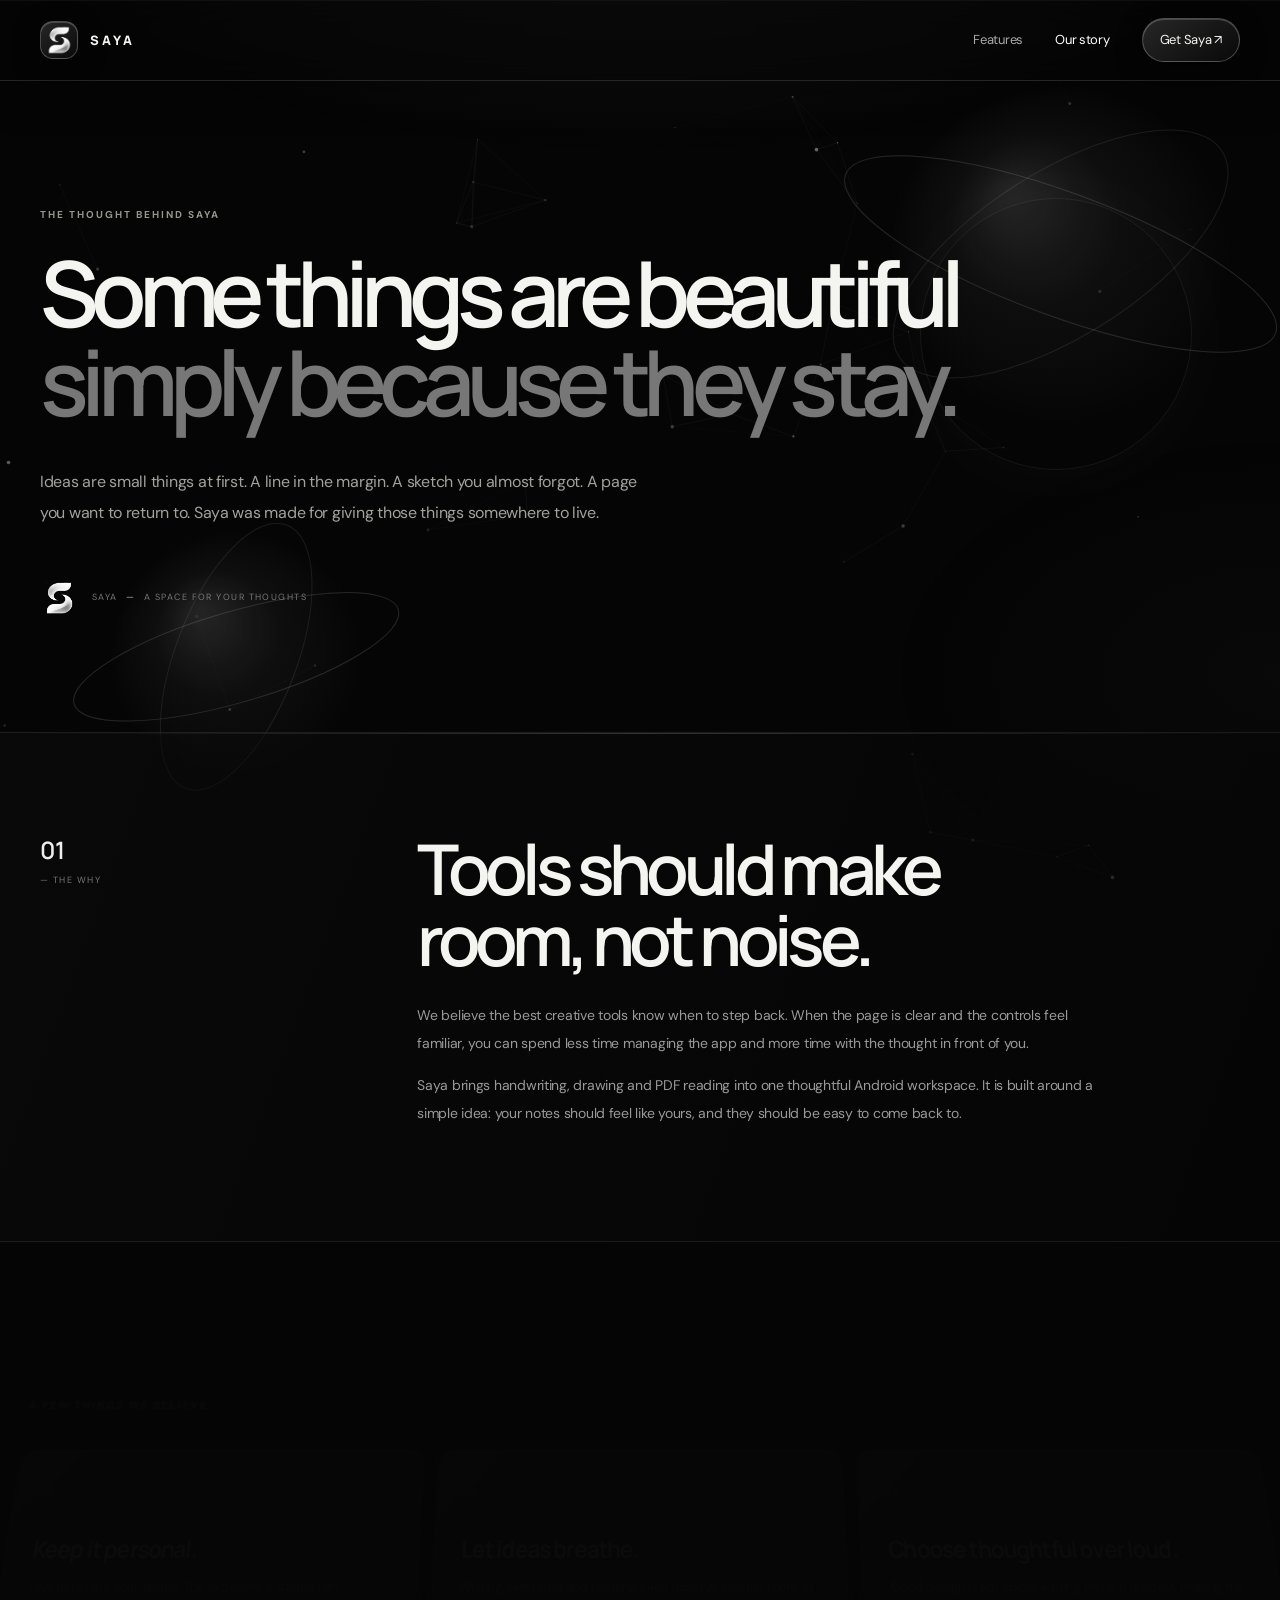
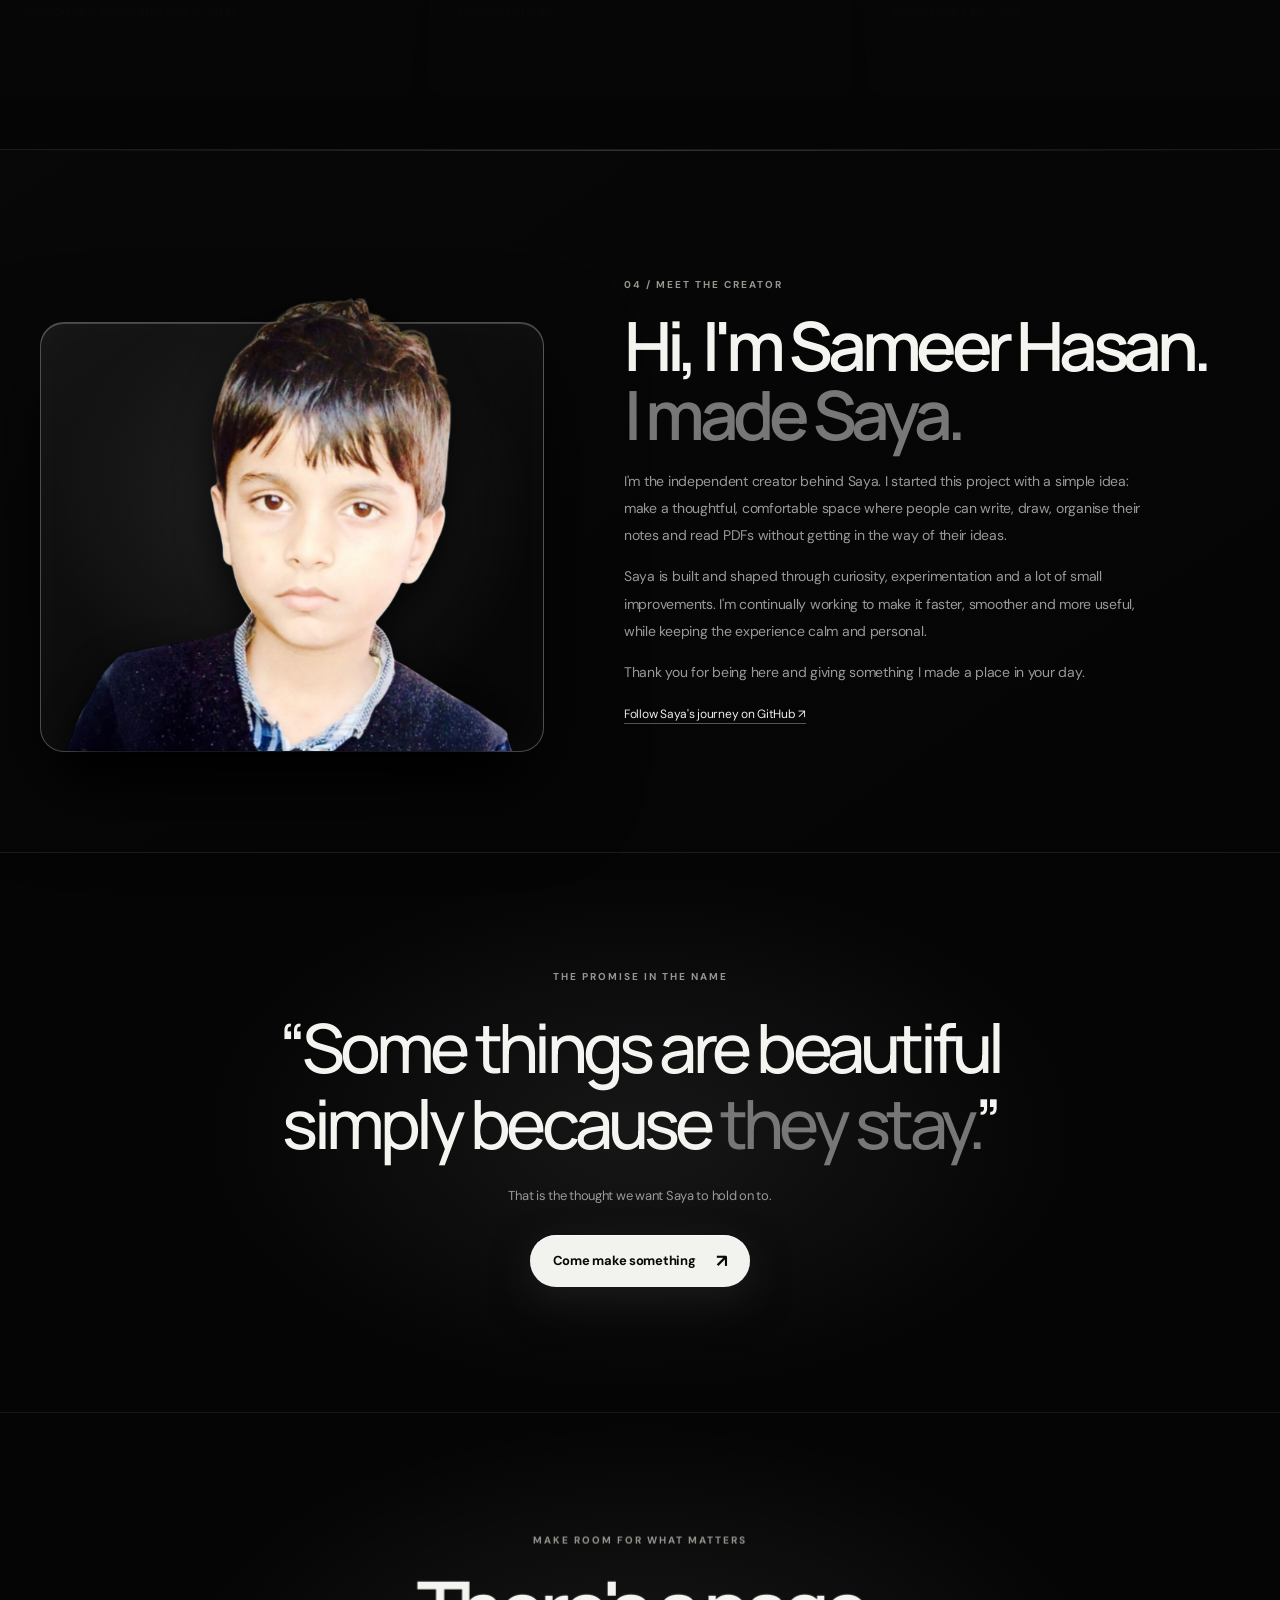
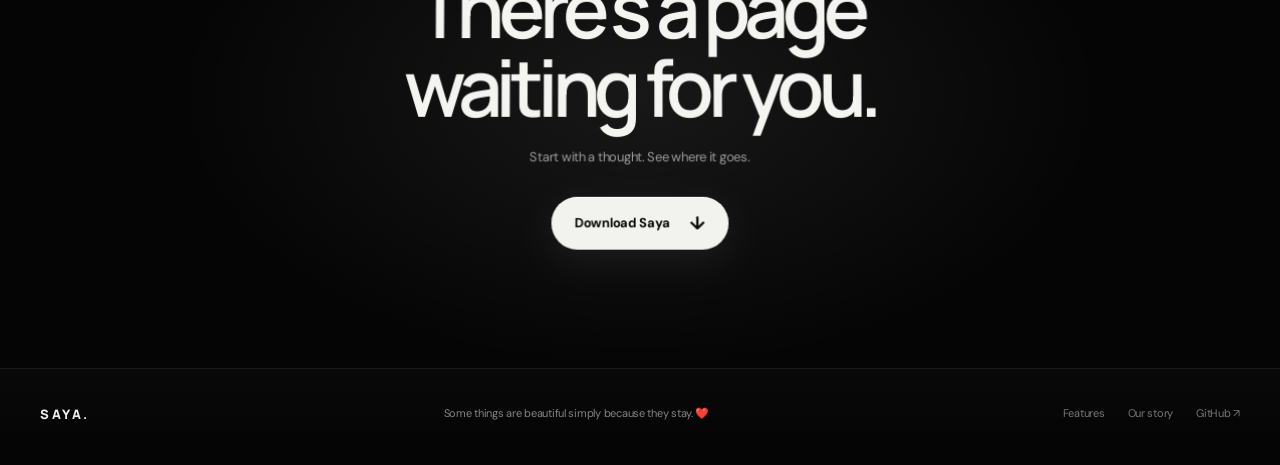
==== commit 3d689209: "Refresh shared live wallpaper assets" ====
--- a/about.html
+++ b/about.html
@@ -5,7 +5,7 @@
 <meta name="theme-color" content="#050505">
 <meta name="description" content="The story behind Saya: an independent Android workspace built with care for writing, drawing and reading.">
 <meta property="og:type" content="website"><meta property="og:title" content="Our story — Saya"><meta property="og:description" content="Some things are beautiful simply because they stay."><meta property="og:image" content="https://sayanotes.github.io/assets/saya-logo.webp">
-<link rel="icon" type="image/webp" href="/assets/saya-logo.webp"><link rel="stylesheet" href="/assets/site.css?v=live-5">
+<link rel="icon" type="image/webp" href="/assets/saya-logo.webp"><link rel="stylesheet" href="/assets/site.css?v=live-6">
 <title>Our story — Saya</title>
 </head>
 <body class="saya-inner-page">
@@ -23,5 +23,5 @@
 <section class="inner-end"><div class="nw-section-label">MAKE ROOM FOR WHAT MATTERS</div><h2>There's a page<br>waiting for you.</h2><p>Start with a thought. See where it goes.</p><a class="nw-button nw-button-light" href="https://github.com/SayaNotes/sayanotes.github.io/releases/download/v1.0.1/Saya.apk" download="Saya.apk">Download Saya <span>↓</span></a></section>
 </main>
 <footer class="site-footer"><div class="wrap footer-row"><a class="footer-brand" href="/">SAYA.</a><span class="footer-note">Some things are beautiful simply because they stay. ❤️</span><div class="footer-links"><a href="/features.html">Features</a><a href="/about.html">Our story</a><a href="https://github.com/SayaNotes" target="_blank" rel="noopener">GitHub ↗</a></div></div></footer>
-<script src="/assets/site.js?v=live-5" defer></script>
+<script src="/assets/site.js?v=live-6" defer></script>
 </body></html>
--- a/assets/site.css
+++ b/assets/site.css
@@ -712,3 +712,23 @@
 }
 @media(max-width:700px){.saya-live-bg{opacity:.62}}
 @media(prefers-reduced-motion:reduce){.saya-live-bg{display:none}}
+
+
+/* Live wallpaper visibility pass: the ambient canvas sits above the page base,
+   while all page content remains above it and fully interactive. */
+body{isolation:isolate;background-color:#030303}
+.saya-live-bg{z-index:0!important;opacity:.94!important;mix-blend-mode:screen}
+.site-header,body>main,body>.site-footer{position:relative;z-index:1}
+/* Let the moving monochrome light breathe through every page, not only the homepage. */
+.inner-hero,.story-hero,.feature-story,.story-values,.story-origin,
+.story-manifesto,.workspace-band,.inner-end,.story-last,
+.nw-intro,.nw-features,.nw-showcase,.nw-quote,.nw-download{
+  background-color:transparent!important;
+}
+.story-manifesto{background:linear-gradient(110deg,rgba(12,12,12,.56),rgba(6,6,6,.48))!important}
+.story-origin,.workspace-band{background:linear-gradient(145deg,rgba(10,10,10,.58),rgba(5,5,5,.46))!important}
+.feature-jump{background:rgba(8,8,8,.72)!important}
+.inner-end,.story-last{background:radial-gradient(ellipse 48% 65% at 50% 50%,rgba(255,255,255,.075),transparent 75%)!important}
+.nw-quote{background:linear-gradient(180deg,rgba(8,8,8,.30),rgba(8,8,8,.48))!important}
+@media(max-width:700px){.saya-live-bg{opacity:.78!important}}
+@media(prefers-reduced-motion:reduce){.saya-live-bg{display:none!important}}
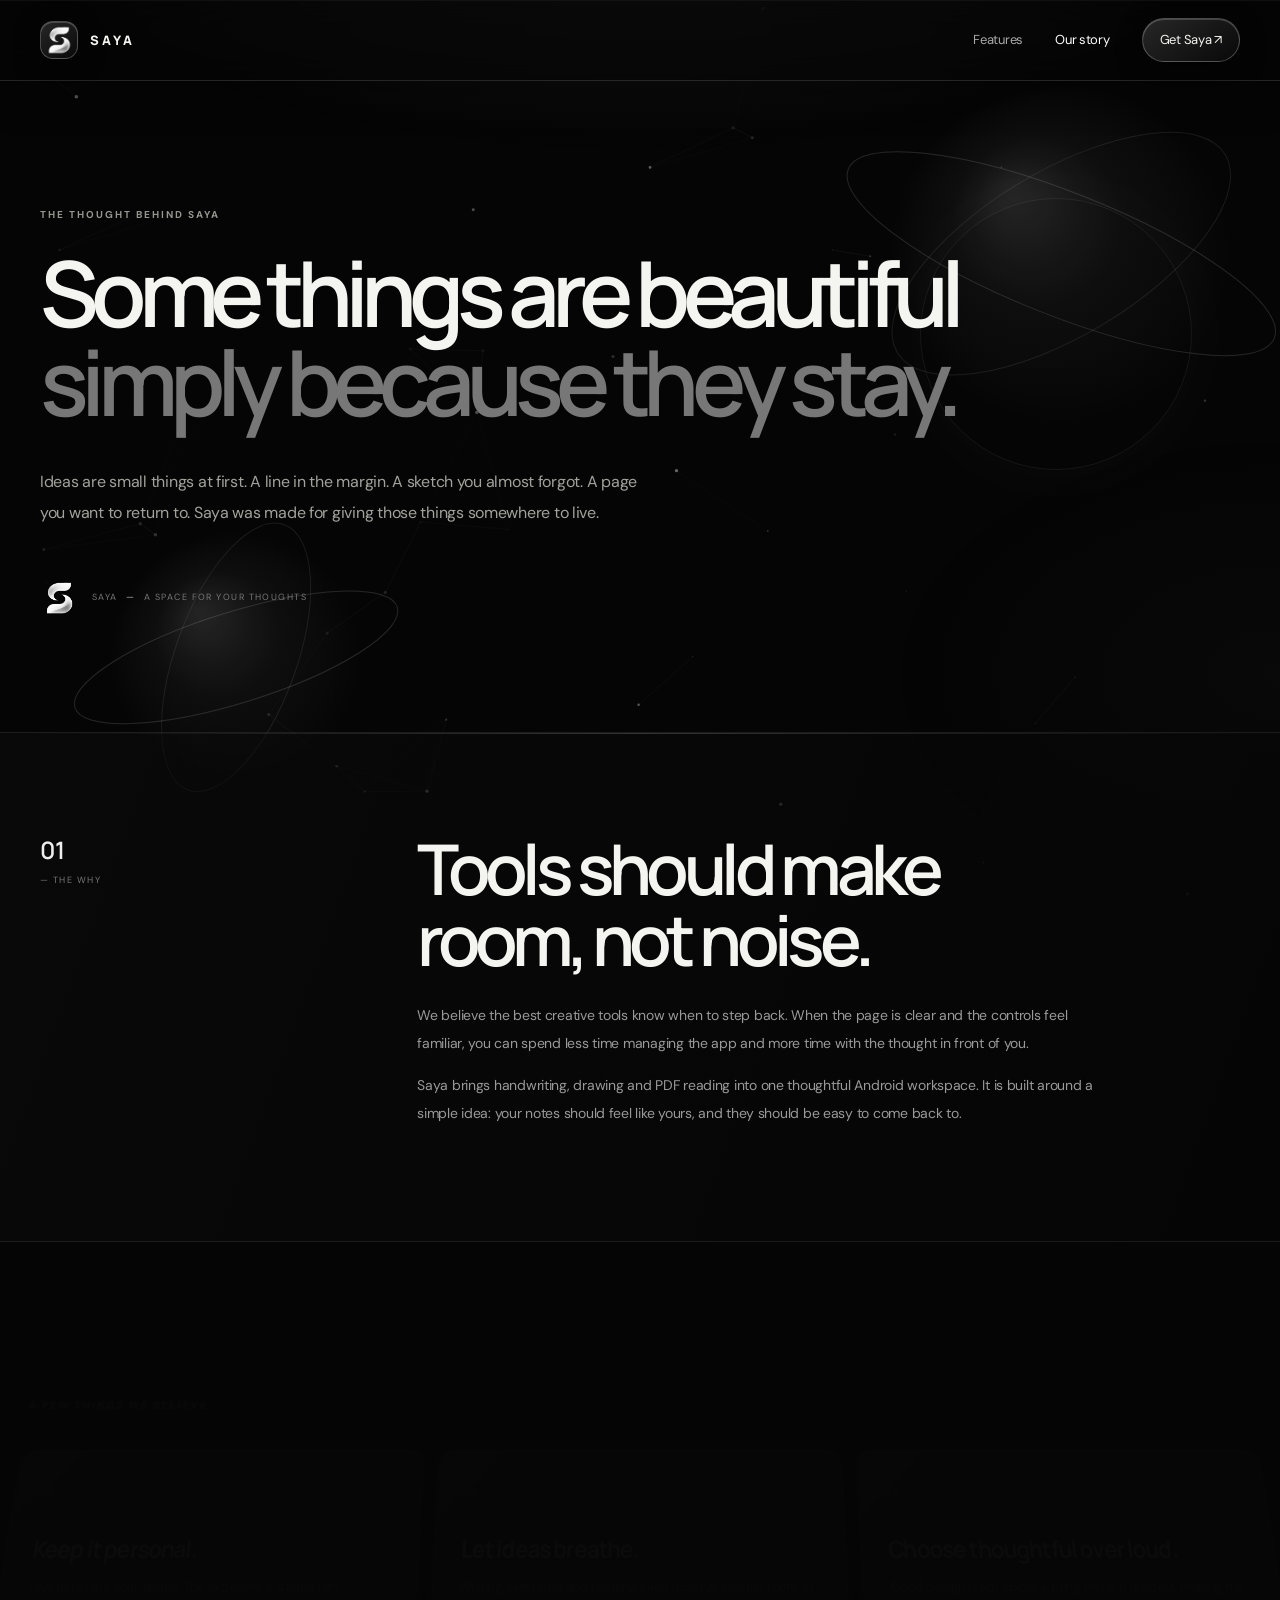
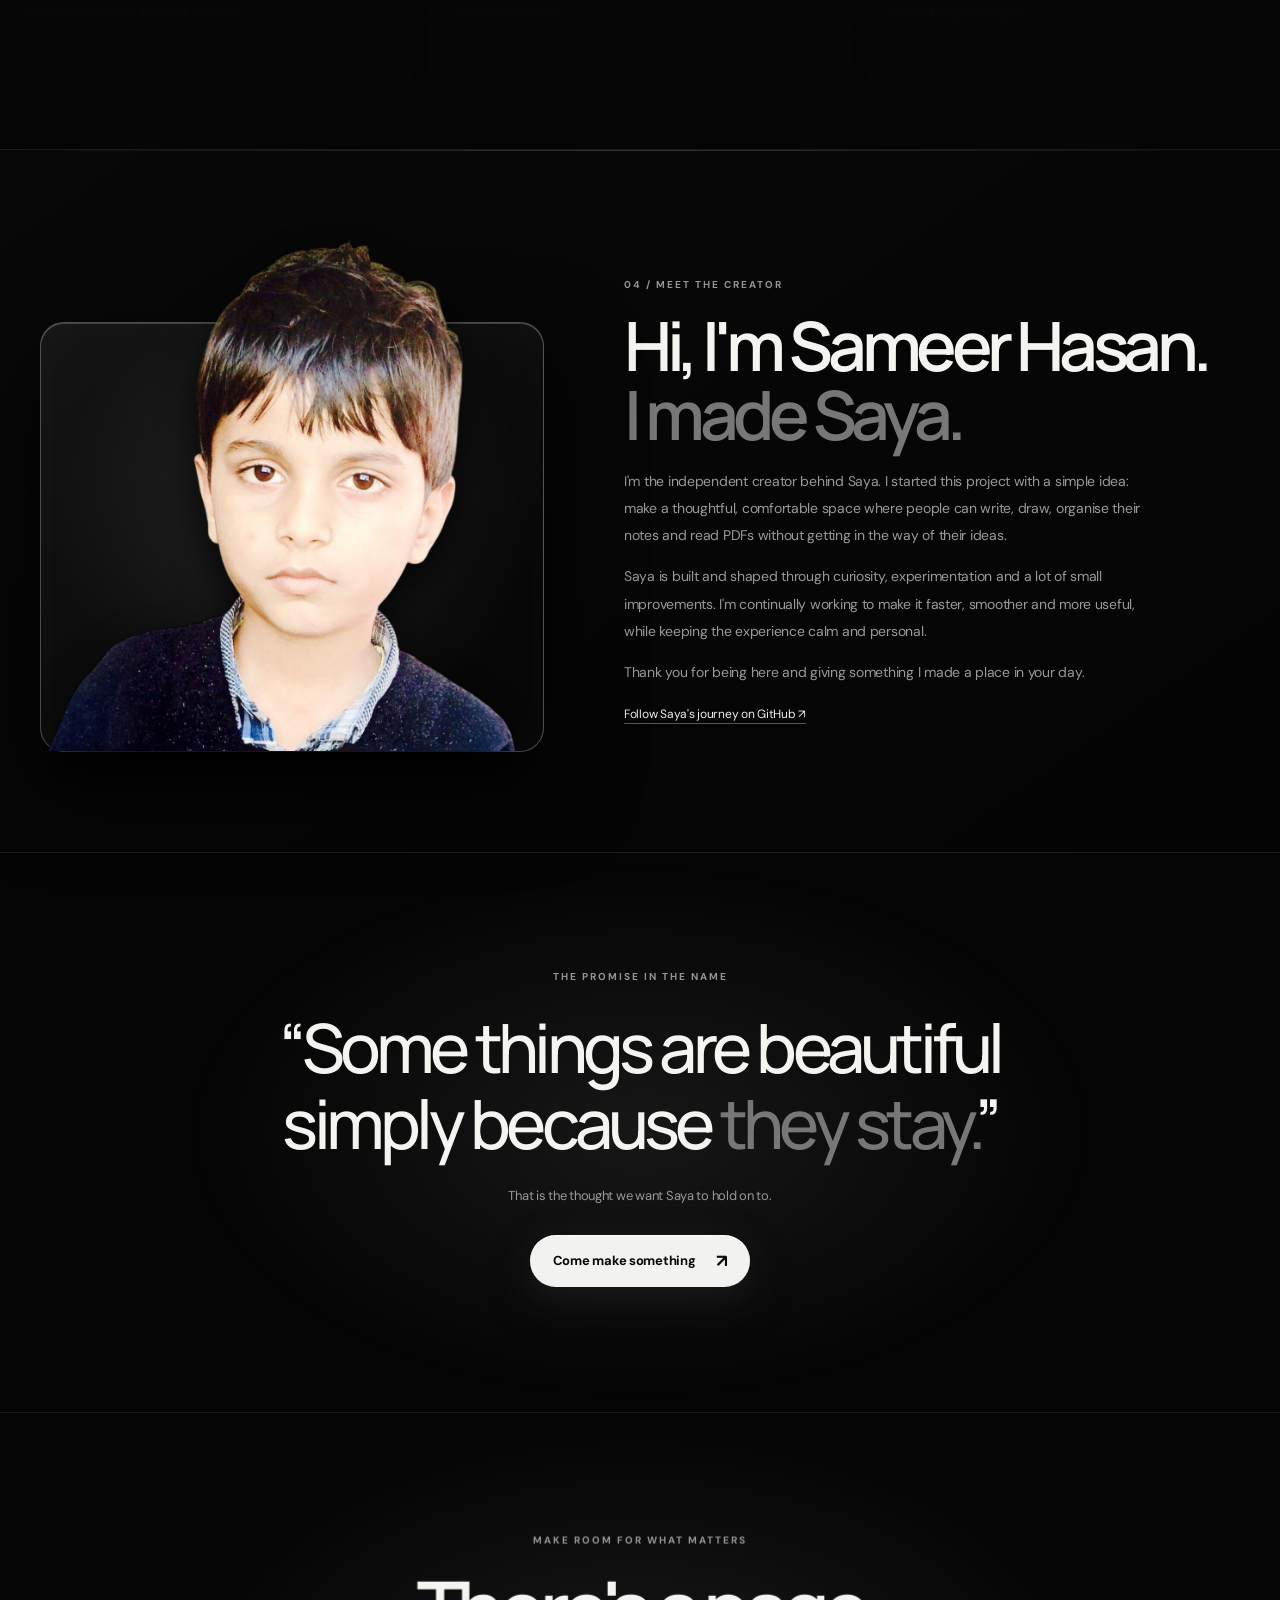
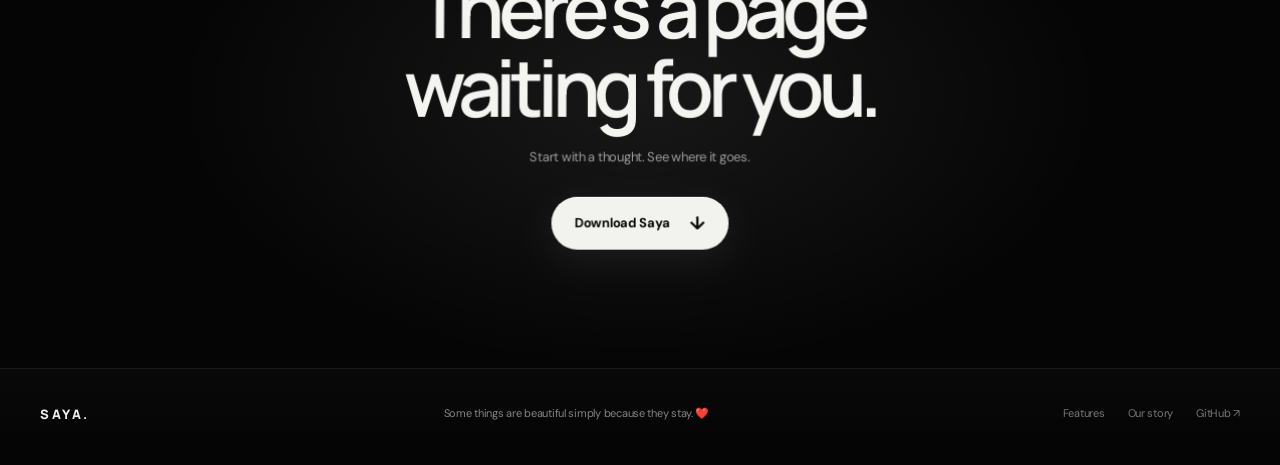
==== commit ffb61cb9: "Fix creator portrait image path" ====
--- a/about.html
+++ b/about.html
@@ -18,7 +18,7 @@
 <section class="story-hero wrap"><div class="nw-section-label">THE THOUGHT BEHIND SAYA</div><h1>Some things are beautiful<br><span>simply because they stay.</span></h1><p>Ideas are small things at first. A line in the margin. A sketch you almost forgot. A page you want to return to. Saya was made for giving those things somewhere to live.</p><div class="story-hero-signature"><img src="/assets/saya-logo.webp" alt="Saya logo"><span>SAYA <i>—</i> A SPACE FOR YOUR THOUGHTS</span></div></section>
 <section class="story-manifesto"><div class="wrap manifesto-grid"><div class="manifesto-number">01 <span>— THE WHY</span></div><div><h2>Tools should make<br>room, not noise.</h2><p>We believe the best creative tools know when to step back. When the page is clear and the controls feel familiar, you can spend less time managing the app and more time with the thought in front of you.</p><p>Saya brings handwriting, drawing and PDF reading into one thoughtful Android workspace. It is built around a simple idea: your notes should feel like yours, and they should be easy to come back to.</p></div></div></section>
 <section class="story-values wrap"><div class="nw-section-label">A FEW THINGS WE BELIEVE</div><div class="values-grid"><article><span>01</span><h3>Keep it personal.</h3><p>Your notes are your space. The experience should feel comfortable, adaptable and familiar.</p></article><article><span>02</span><h3>Let ideas breathe.</h3><p>Writing, sketching and reading each deserve enough room to happen naturally.</p></article><article><span>03</span><h3>Choose thoughtful over loud.</h3><p>Good design is not about adding more. It is about making the useful things feel right.</p></article></div></section>
-<section class="story-origin"><div class="wrap origin-grid"><div class="origin-visual creator-photo"><img src="/3bf2dcab-b9fd-45ad-a4af-3baec132dbfb-Photoroom.png" alt="Sameer Hasan, creator of Saya"></div><div class="origin-copy"><div class="nw-section-label">04 / MEET THE CREATOR</div><h2>Hi, I'm Sameer Hasan.<br><span>I made Saya.</span></h2><p>I'm the independent creator behind Saya. I started this project with a simple idea: make a thoughtful, comfortable space where people can write, draw, organise their notes and read PDFs without getting in the way of their ideas.</p><p>Saya is built and shaped through curiosity, experimentation and a lot of small improvements. I'm continually working to make it faster, smoother and more useful, while keeping the experience calm and personal.</p><p class="creator-signoff">Thank you for being here and giving something I made a place in your day.</p><a class="inner-inline-link" href="https://github.com/SayaNotes" target="_blank" rel="noopener">Follow Saya's journey on GitHub ↗</a></div></div></section>
+<section class="story-origin"><div class="wrap origin-grid"><div class="origin-visual creator-photo"><img src="/assets/accfd965-c010-479a-b0eb-f60e287a0022-Photoroom.png" alt="Sameer Hasan, creator of Saya"></div><div class="origin-copy"><div class="nw-section-label">04 / MEET THE CREATOR</div><h2>Hi, I'm Sameer Hasan.<br><span>I made Saya.</span></h2><p>I'm the independent creator behind Saya. I started this project with a simple idea: make a thoughtful, comfortable space where people can write, draw, organise their notes and read PDFs without getting in the way of their ideas.</p><p>Saya is built and shaped through curiosity, experimentation and a lot of small improvements. I'm continually working to make it faster, smoother and more useful, while keeping the experience calm and personal.</p><p class="creator-signoff">Thank you for being here and giving something I made a place in your day.</p><a class="inner-inline-link" href="https://github.com/SayaNotes" target="_blank" rel="noopener">Follow Saya's journey on GitHub ↗</a></div></div></section>
 <section class="story-last"><div class="nw-section-label">THE PROMISE IN THE NAME</div><blockquote>“Some things are beautiful<br>simply because <span>they stay.</span>”</blockquote><p>That is the thought we want Saya to hold on to.</p><a class="nw-button nw-button-light" href="https://github.com/SayaNotes/sayanotes.github.io/releases/download/v1.0.1/Saya.apk" download="Saya.apk">Come make something <span>↗</span></a></section>
 <section class="inner-end"><div class="nw-section-label">MAKE ROOM FOR WHAT MATTERS</div><h2>There's a page<br>waiting for you.</h2><p>Start with a thought. See where it goes.</p><a class="nw-button nw-button-light" href="https://github.com/SayaNotes/sayanotes.github.io/releases/download/v1.0.1/Saya.apk" download="Saya.apk">Download Saya <span>↓</span></a></section>
 </main>
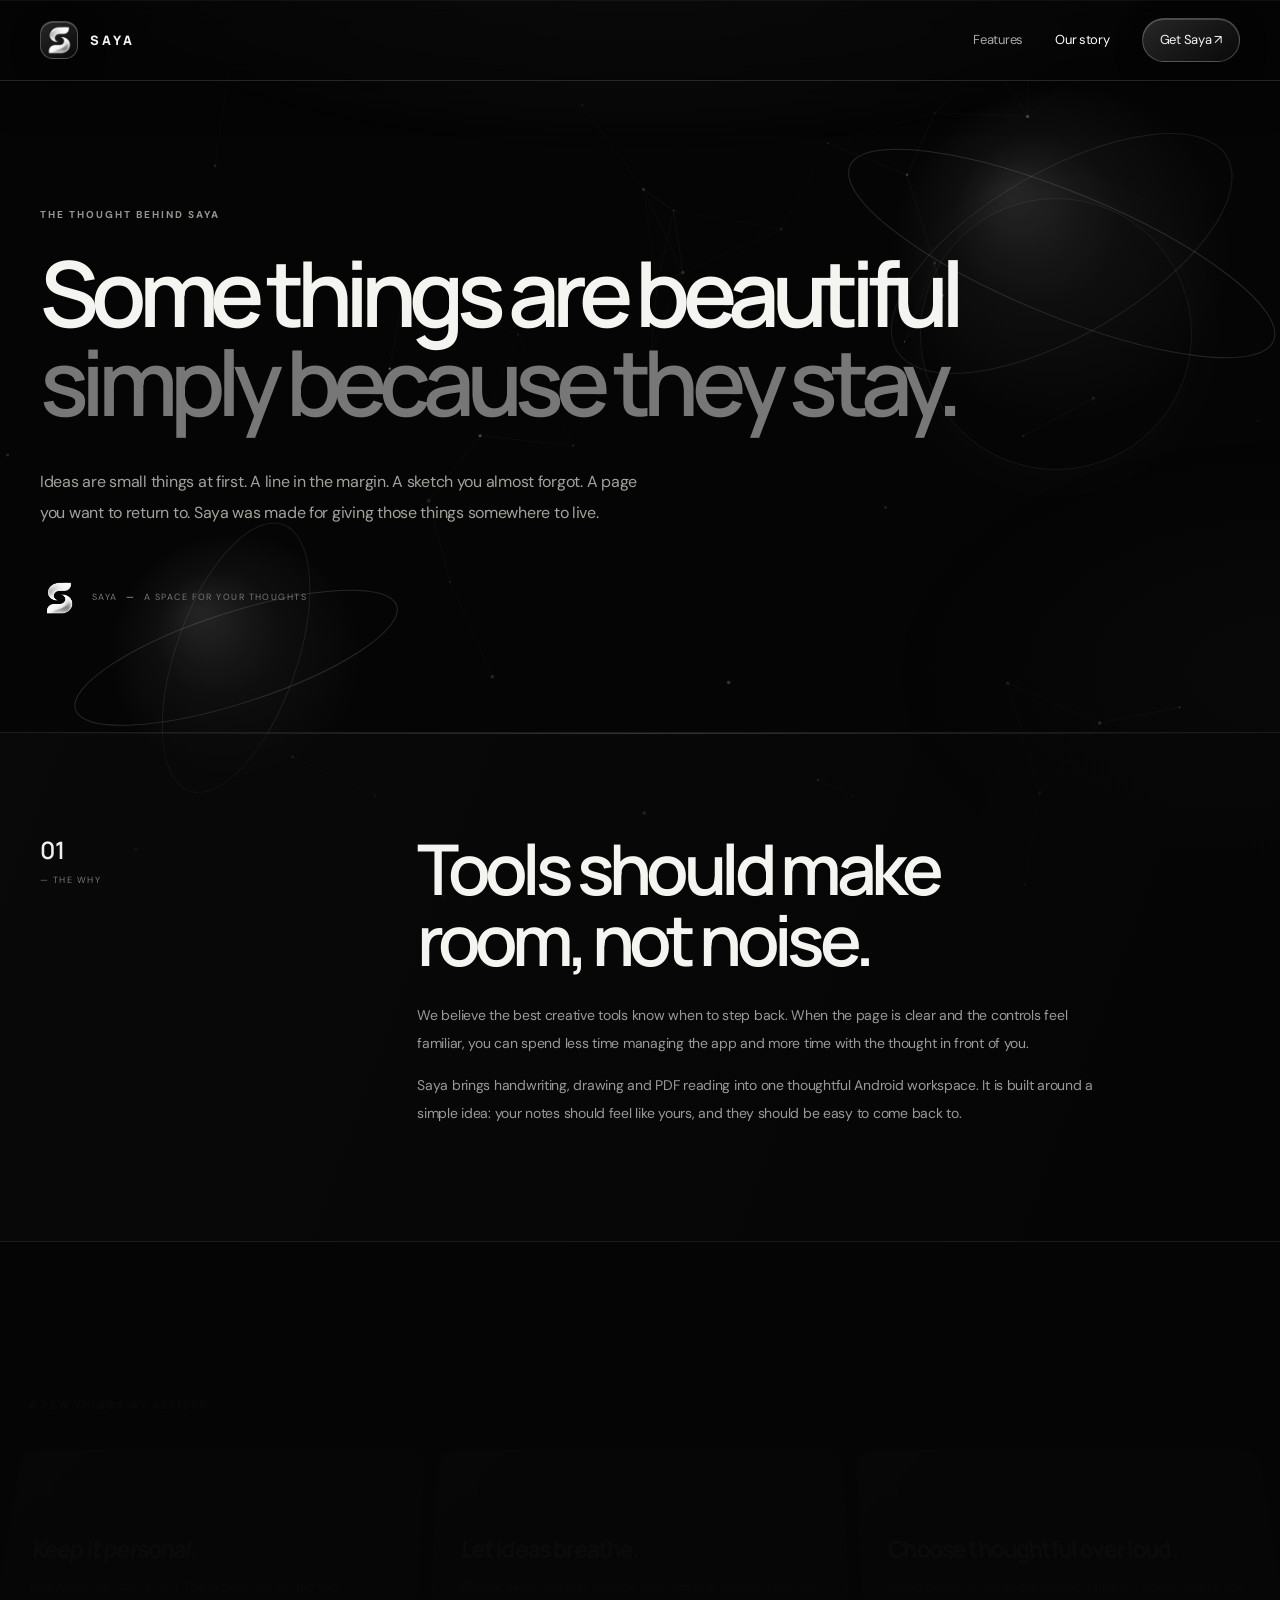
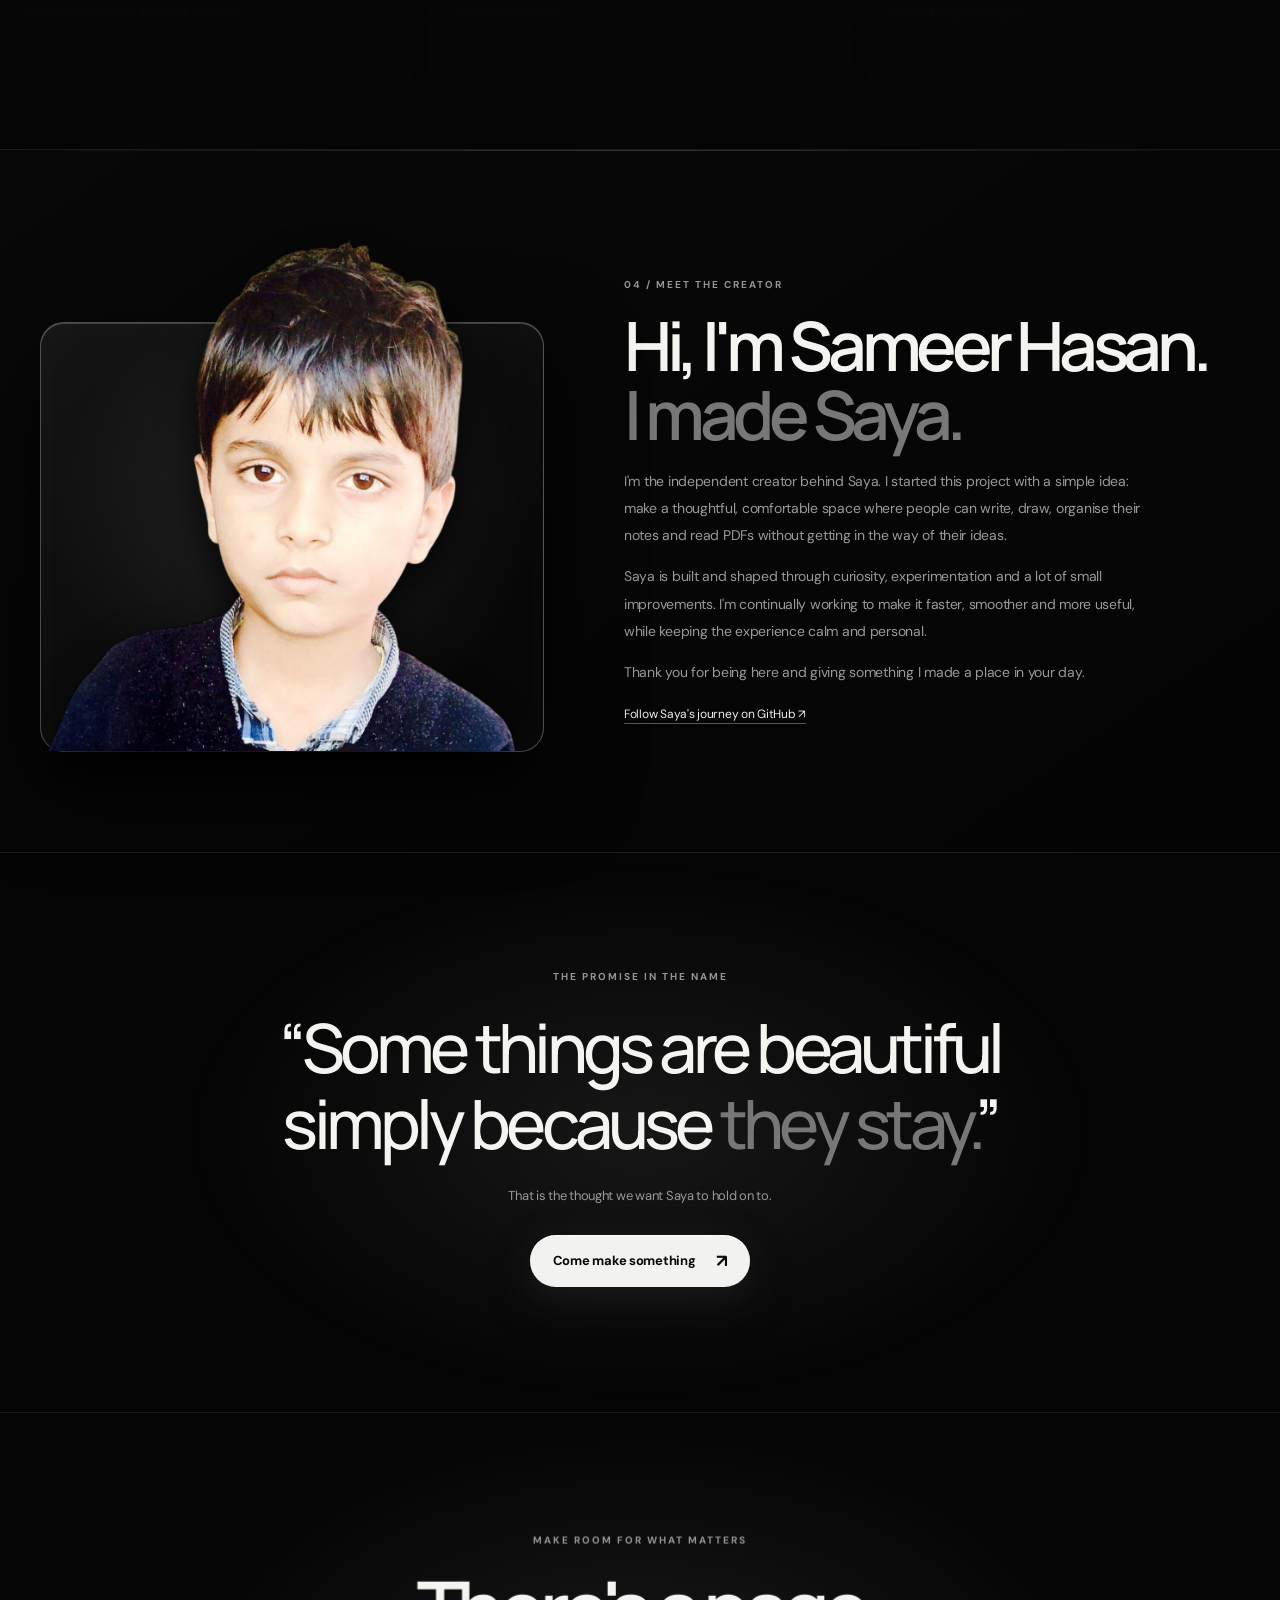
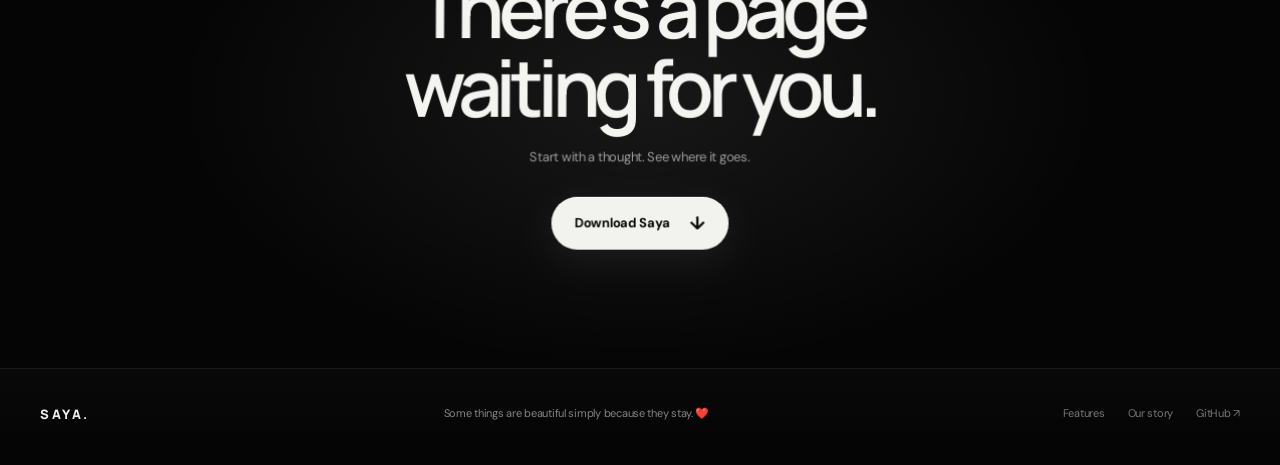
==== commit 09f19ba4: "Refresh shared asset cache for cinematic design" ====
--- a/about.html
+++ b/about.html
@@ -5,7 +5,7 @@
 <meta name="theme-color" content="#050505">
 <meta name="description" content="The story behind Saya: an independent Android workspace built with care for writing, drawing and reading.">
 <meta property="og:type" content="website"><meta property="og:title" content="Our story — Saya"><meta property="og:description" content="Some things are beautiful simply because they stay."><meta property="og:image" content="https://sayanotes.github.io/assets/saya-logo.webp">
-<link rel="icon" type="image/webp" href="/assets/saya-logo.webp"><link rel="stylesheet" href="/assets/site.css?v=live-6">
+<link rel="icon" type="image/webp" href="/assets/saya-logo.webp"><link rel="stylesheet" href="/assets/site.css?v=cinematic-1">
 <title>Our story — Saya</title>
 </head>
 <body class="saya-inner-page">
@@ -23,5 +23,5 @@
 <section class="inner-end"><div class="nw-section-label">MAKE ROOM FOR WHAT MATTERS</div><h2>There's a page<br>waiting for you.</h2><p>Start with a thought. See where it goes.</p><a class="nw-button nw-button-light" href="https://github.com/SayaNotes/sayanotes.github.io/releases/download/v1.0.1/Saya.apk" download="Saya.apk">Download Saya <span>↓</span></a></section>
 </main>
 <footer class="site-footer"><div class="wrap footer-row"><a class="footer-brand" href="/">SAYA.</a><span class="footer-note">Some things are beautiful simply because they stay. ❤️</span><div class="footer-links"><a href="/features.html">Features</a><a href="/about.html">Our story</a><a href="https://github.com/SayaNotes" target="_blank" rel="noopener">GitHub ↗</a></div></div></footer>
-<script src="/assets/site.js?v=live-6" defer></script>
+<script src="/assets/site.js?v=cinematic-1" defer></script>
 </body></html>
--- a/assets/site.css
+++ b/assets/site.css
@@ -732,3 +732,104 @@
 .nw-quote{background:linear-gradient(180deg,rgba(8,8,8,.30),rgba(8,8,8,.48))!important}
 @media(max-width:700px){.saya-live-bg{opacity:.78!important}}
 @media(prefers-reduced-motion:reduce){.saya-live-bg{display:none!important}}
+
+
+/* SAYA CINEMATIC EDITION — product-first lighting, depth and restrained motion. */
+.saya-home .nw-hero{
+  min-height:min(900px,calc(100svh - 80px));
+  padding-top:clamp(76px,10vw,142px);
+  padding-bottom:clamp(70px,8vw,105px);
+}
+.saya-home .nw-hero:before{
+  background:
+    radial-gradient(ellipse 42% 58% at 78% 46%,rgba(235,235,235,.105),transparent 72%),
+    radial-gradient(ellipse 34% 38% at 18% 15%,rgba(255,255,255,.045),transparent 75%),
+    linear-gradient(115deg,transparent 20%,rgba(255,255,255,.018) 52%,transparent 82%);
+}
+.saya-home .nw-eyebrow{letter-spacing:.25em;color:#c2c2bc}
+.saya-home .nw-eyebrow span{box-shadow:0 0 16px rgba(255,255,255,.8)}
+.saya-home .nw-hero h1{
+  font-size:clamp(64px,8.2vw,112px);
+  line-height:.91;
+  letter-spacing:-.092em;
+  text-wrap:balance;
+  text-shadow:0 12px 55px rgba(255,255,255,.055);
+}
+.saya-home .nw-hero h1 span{
+  background:linear-gradient(180deg,#f5f5f1 8%,#a8a8a2 100%);
+  -webkit-background-clip:text;background-clip:text;color:transparent;
+}
+.saya-home .nw-lead{max-width:490px;color:#b8b8b1;font-size:clamp(15px,1.35vw,18px)}
+.saya-home .nw-product-wrap{perspective:1500px;isolation:isolate}
+.saya-home .nw-product-glow{
+  inset:8% -5%;
+  opacity:.19;
+  filter:blur(125px);
+  background:radial-gradient(ellipse,#f4f4f4 0%,#777 28%,transparent 72%);
+  animation:saya-stage-breathe 9s ease-in-out infinite alternate;
+}
+.saya-home .nw-product-window{
+  border-color:rgba(255,255,255,.46);
+  background:linear-gradient(145deg,rgba(255,255,255,.27),rgba(255,255,255,.035) 42%,rgba(255,255,255,.12));
+  box-shadow:0 65px 140px rgba(0,0,0,.82),0 0 70px rgba(255,255,255,.055),inset 0 1px rgba(255,255,255,.55),inset 0 -1px rgba(255,255,255,.08);
+  transform:perspective(1500px) rotateY(-7deg) rotateX(3deg) translateY(0);
+  animation:saya-device-float 9s ease-in-out infinite;
+  transition:transform .8s cubic-bezier(.2,.8,.2,1),box-shadow .8s;
+}
+.saya-home .nw-product-wrap:hover .nw-product-window{
+  transform:perspective(1500px) rotateY(-2deg) rotateX(1deg) translateY(-7px);
+  box-shadow:0 78px 150px rgba(0,0,0,.86),0 0 90px rgba(255,255,255,.09),inset 0 1px rgba(255,255,255,.58);
+}
+.saya-home .nw-workspace{
+  background:linear-gradient(145deg,#111,#070707);
+  box-shadow:inset 0 0 55px rgba(255,255,255,.025);
+}
+.saya-home .nw-paper{
+  box-shadow:0 28px 65px rgba(0,0,0,.55),inset 0 1px rgba(255,255,255,.08);
+}
+.saya-home .nw-float{
+  border-color:rgba(255,255,255,.32);
+  background:linear-gradient(145deg,rgba(38,38,38,.96),rgba(13,13,13,.94));
+  box-shadow:0 24px 65px rgba(0,0,0,.7),inset 0 1px rgba(255,255,255,.16);
+}
+.saya-home .nw-float-top{animation:saya-chip-float 7s ease-in-out infinite}
+.saya-home .nw-float-bottom{animation:saya-chip-float 8s ease-in-out -3s infinite}
+.saya-home .nw-hero-bottom{color:#888;letter-spacing:.2em}
+.saya-home .nw-section-heading h2,.saya-home .nw-intro h2,.saya-home .nw-showcase-heading h2{
+  text-wrap:balance;
+}
+.saya-home .nw-feature{
+  background:linear-gradient(145deg,rgba(255,255,255,.075),rgba(255,255,255,.012) 65%),#080808;
+  box-shadow:0 25px 75px rgba(0,0,0,.22),inset 0 1px rgba(255,255,255,.1);
+}
+.saya-home .nw-feature-art{background:radial-gradient(ellipse at 50% 35%,rgba(255,255,255,.075),transparent 72%),#080808}
+.saya-home .nw-download{
+  border:1px solid rgba(255,255,255,.16);
+  box-shadow:0 35px 100px rgba(0,0,0,.42),inset 0 1px rgba(255,255,255,.12);
+}
+@keyframes saya-device-float{
+  0%,100%{transform:perspective(1500px) rotateY(-7deg) rotateX(3deg) translate3d(0,0,0)}
+  50%{transform:perspective(1500px) rotateY(-5deg) rotateX(1.5deg) translate3d(0,-12px,0)}
+}
+@keyframes saya-chip-float{0%,100%{translate:0 0}50%{translate:0 -8px}}
+@keyframes saya-stage-breathe{0%{opacity:.12;transform:scale(.92)}100%{opacity:.22;transform:scale(1.08)}}
+@media(max-width:900px){
+ .saya-home .nw-hero{min-height:auto;grid-template-columns:1fr;gap:32px;padding-top:76px}
+ .saya-home .nw-hero-copy{max-width:760px}
+ .saya-home .nw-product-wrap{width:min(100%,760px);margin:0 auto}
+ .saya-home .nw-product-window{transform:none;animation:saya-device-float-mobile 10s ease-in-out infinite}
+}
+@keyframes saya-device-float-mobile{0%,100%{transform:translateY(0)}50%{transform:translateY(-8px)}}
+@media(max-width:640px){
+ .saya-home .nw-hero{padding-top:58px;padding-bottom:68px}
+ .saya-home .nw-hero h1{font-size:clamp(56px,14vw,78px);letter-spacing:-.085em}
+ .saya-home .nw-lead{max-width:38ch}
+ .saya-home .nw-product-window{animation:none;transform:none}
+ .saya-home .nw-product-wrap:hover .nw-product-window{transform:none}
+ .saya-home .nw-float{animation:none}
+ .saya-home .nw-product-glow{filter:blur(75px)}
+}
+@media(prefers-reduced-motion:reduce){
+ .saya-home .nw-product-glow,.saya-home .nw-product-window,.saya-home .nw-float-top,.saya-home .nw-float-bottom{animation:none!important}
+ .saya-home .nw-product-window,.saya-home .nw-product-wrap:hover .nw-product-window{transform:none!important;transition:none!important}
+}
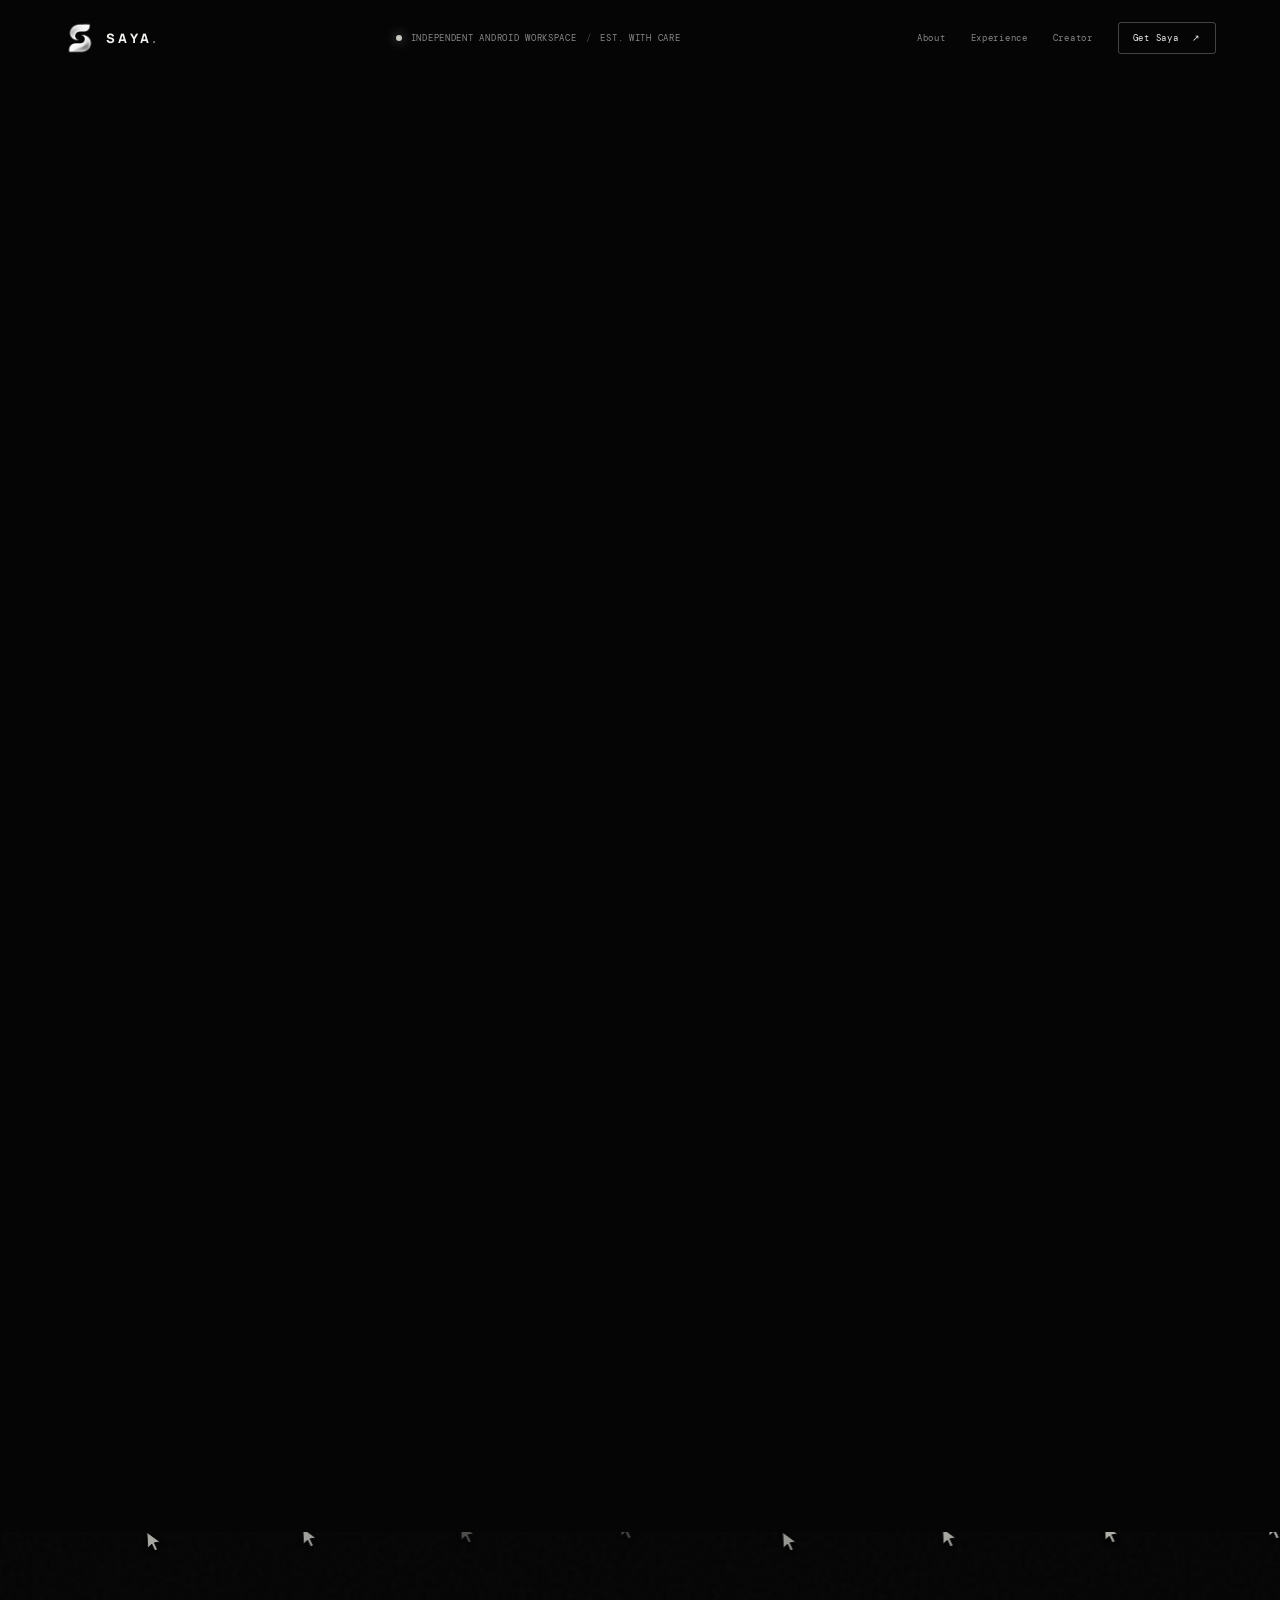
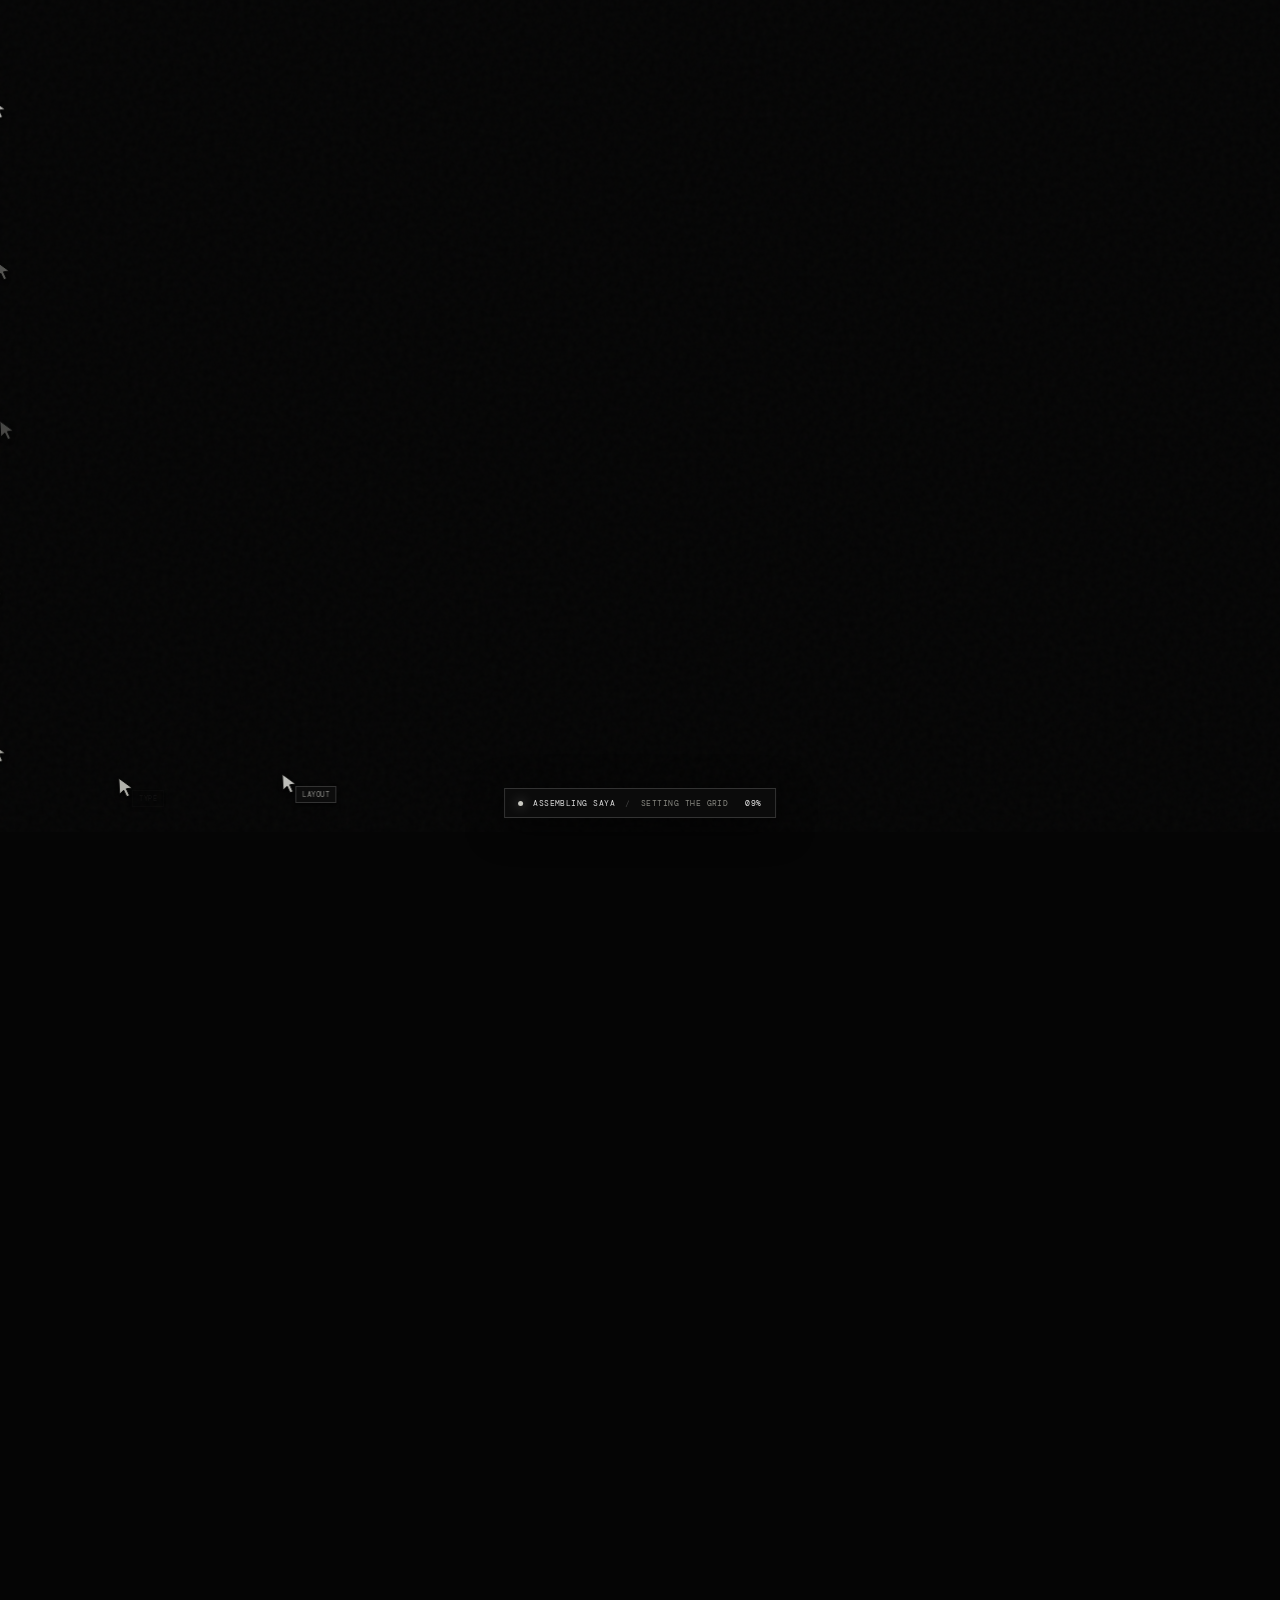
==== commit af75c7b1: "Route legacy page to the rebuilt Saya homepage" ====
--- a/about.html
+++ b/about.html
@@ -1,27 +1 @@
-<!doctype html>
-<html lang="en">
-<head>
-<meta charset="utf-8"><meta name="viewport" content="width=device-width,initial-scale=1">
-<meta name="theme-color" content="#050505">
-<meta name="description" content="The story behind Saya: an independent Android workspace built with care for writing, drawing and reading.">
-<meta property="og:type" content="website"><meta property="og:title" content="Our story — Saya"><meta property="og:description" content="Some things are beautiful simply because they stay."><meta property="og:image" content="https://sayanotes.github.io/assets/saya-logo.webp">
-<link rel="icon" type="image/webp" href="/assets/saya-logo.webp"><link rel="stylesheet" href="/assets/site.css?v=cinematic-1">
-<title>Our story — Saya</title>
-</head>
-<body class="saya-inner-page">
-<header class="site-header"><div class="wrap nav">
-<a class="brand" href="/" aria-label="Saya home"><span class="brand-mark"><img src="/assets/saya-logo.webp" alt=""></span><span>SAYA</span></a>
-<button class="menu-toggle" aria-label="Open navigation" aria-expanded="false">☰</button>
-<nav class="nav-links" aria-label="Main navigation"><a href="/features.html">Features</a><a href="/about.html" aria-current="page">Our story</a><a class="nav-cta" href="https://github.com/SayaNotes/sayanotes.github.io/releases/download/v1.0.1/Saya.apk" download="Saya.apk">Get Saya <span>↗</span></a></nav>
-</div></header>
-<main>
-<section class="story-hero wrap"><div class="nw-section-label">THE THOUGHT BEHIND SAYA</div><h1>Some things are beautiful<br><span>simply because they stay.</span></h1><p>Ideas are small things at first. A line in the margin. A sketch you almost forgot. A page you want to return to. Saya was made for giving those things somewhere to live.</p><div class="story-hero-signature"><img src="/assets/saya-logo.webp" alt="Saya logo"><span>SAYA <i>—</i> A SPACE FOR YOUR THOUGHTS</span></div></section>
-<section class="story-manifesto"><div class="wrap manifesto-grid"><div class="manifesto-number">01 <span>— THE WHY</span></div><div><h2>Tools should make<br>room, not noise.</h2><p>We believe the best creative tools know when to step back. When the page is clear and the controls feel familiar, you can spend less time managing the app and more time with the thought in front of you.</p><p>Saya brings handwriting, drawing and PDF reading into one thoughtful Android workspace. It is built around a simple idea: your notes should feel like yours, and they should be easy to come back to.</p></div></div></section>
-<section class="story-values wrap"><div class="nw-section-label">A FEW THINGS WE BELIEVE</div><div class="values-grid"><article><span>01</span><h3>Keep it personal.</h3><p>Your notes are your space. The experience should feel comfortable, adaptable and familiar.</p></article><article><span>02</span><h3>Let ideas breathe.</h3><p>Writing, sketching and reading each deserve enough room to happen naturally.</p></article><article><span>03</span><h3>Choose thoughtful over loud.</h3><p>Good design is not about adding more. It is about making the useful things feel right.</p></article></div></section>
-<section class="story-origin"><div class="wrap origin-grid"><div class="origin-visual creator-photo"><img src="/assets/accfd965-c010-479a-b0eb-f60e287a0022-Photoroom.png" alt="Sameer Hasan, creator of Saya"></div><div class="origin-copy"><div class="nw-section-label">04 / MEET THE CREATOR</div><h2>Hi, I'm Sameer Hasan.<br><span>I made Saya.</span></h2><p>I'm the independent creator behind Saya. I started this project with a simple idea: make a thoughtful, comfortable space where people can write, draw, organise their notes and read PDFs without getting in the way of their ideas.</p><p>Saya is built and shaped through curiosity, experimentation and a lot of small improvements. I'm continually working to make it faster, smoother and more useful, while keeping the experience calm and personal.</p><p class="creator-signoff">Thank you for being here and giving something I made a place in your day.</p><a class="inner-inline-link" href="https://github.com/SayaNotes" target="_blank" rel="noopener">Follow Saya's journey on GitHub ↗</a></div></div></section>
-<section class="story-last"><div class="nw-section-label">THE PROMISE IN THE NAME</div><blockquote>“Some things are beautiful<br>simply because <span>they stay.</span>”</blockquote><p>That is the thought we want Saya to hold on to.</p><a class="nw-button nw-button-light" href="https://github.com/SayaNotes/sayanotes.github.io/releases/download/v1.0.1/Saya.apk" download="Saya.apk">Come make something <span>↗</span></a></section>
-<section class="inner-end"><div class="nw-section-label">MAKE ROOM FOR WHAT MATTERS</div><h2>There's a page<br>waiting for you.</h2><p>Start with a thought. See where it goes.</p><a class="nw-button nw-button-light" href="https://github.com/SayaNotes/sayanotes.github.io/releases/download/v1.0.1/Saya.apk" download="Saya.apk">Download Saya <span>↓</span></a></section>
-</main>
-<footer class="site-footer"><div class="wrap footer-row"><a class="footer-brand" href="/">SAYA.</a><span class="footer-note">Some things are beautiful simply because they stay. ❤️</span><div class="footer-links"><a href="/features.html">Features</a><a href="/about.html">Our story</a><a href="https://github.com/SayaNotes" target="_blank" rel="noopener">GitHub ↗</a></div></div></footer>
-<script src="/assets/site.js?v=cinematic-1" defer></script>
-</body></html>+<!doctype html><html lang="en"><head><meta charset="utf-8"><meta name="viewport" content="width=device-width,initial-scale=1"><meta http-equiv="refresh" content="0;url=/#creator"><link rel="canonical" href="https://sayanotes.github.io/#creator"><title>Saya — Creator</title></head><body><p>Meet the <a href="/#creator">creator of Saya</a>.</p></body></html>
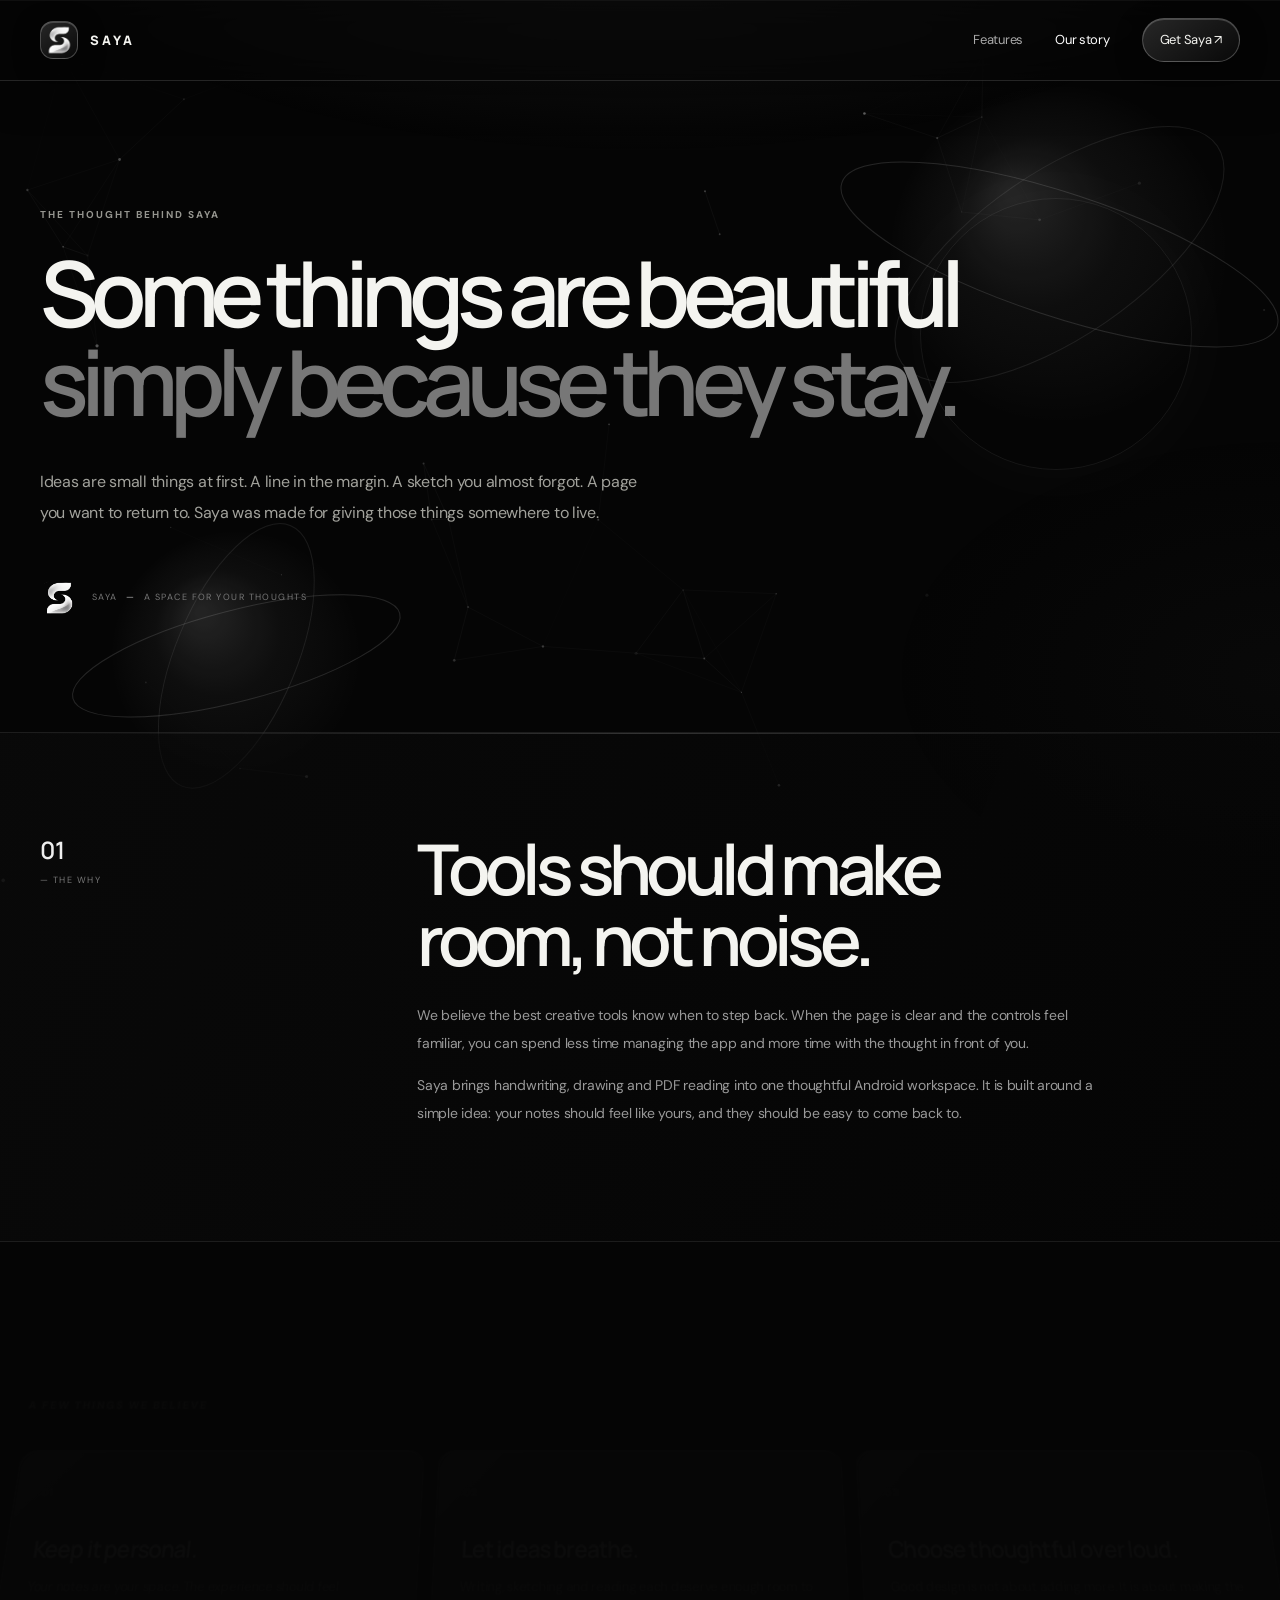
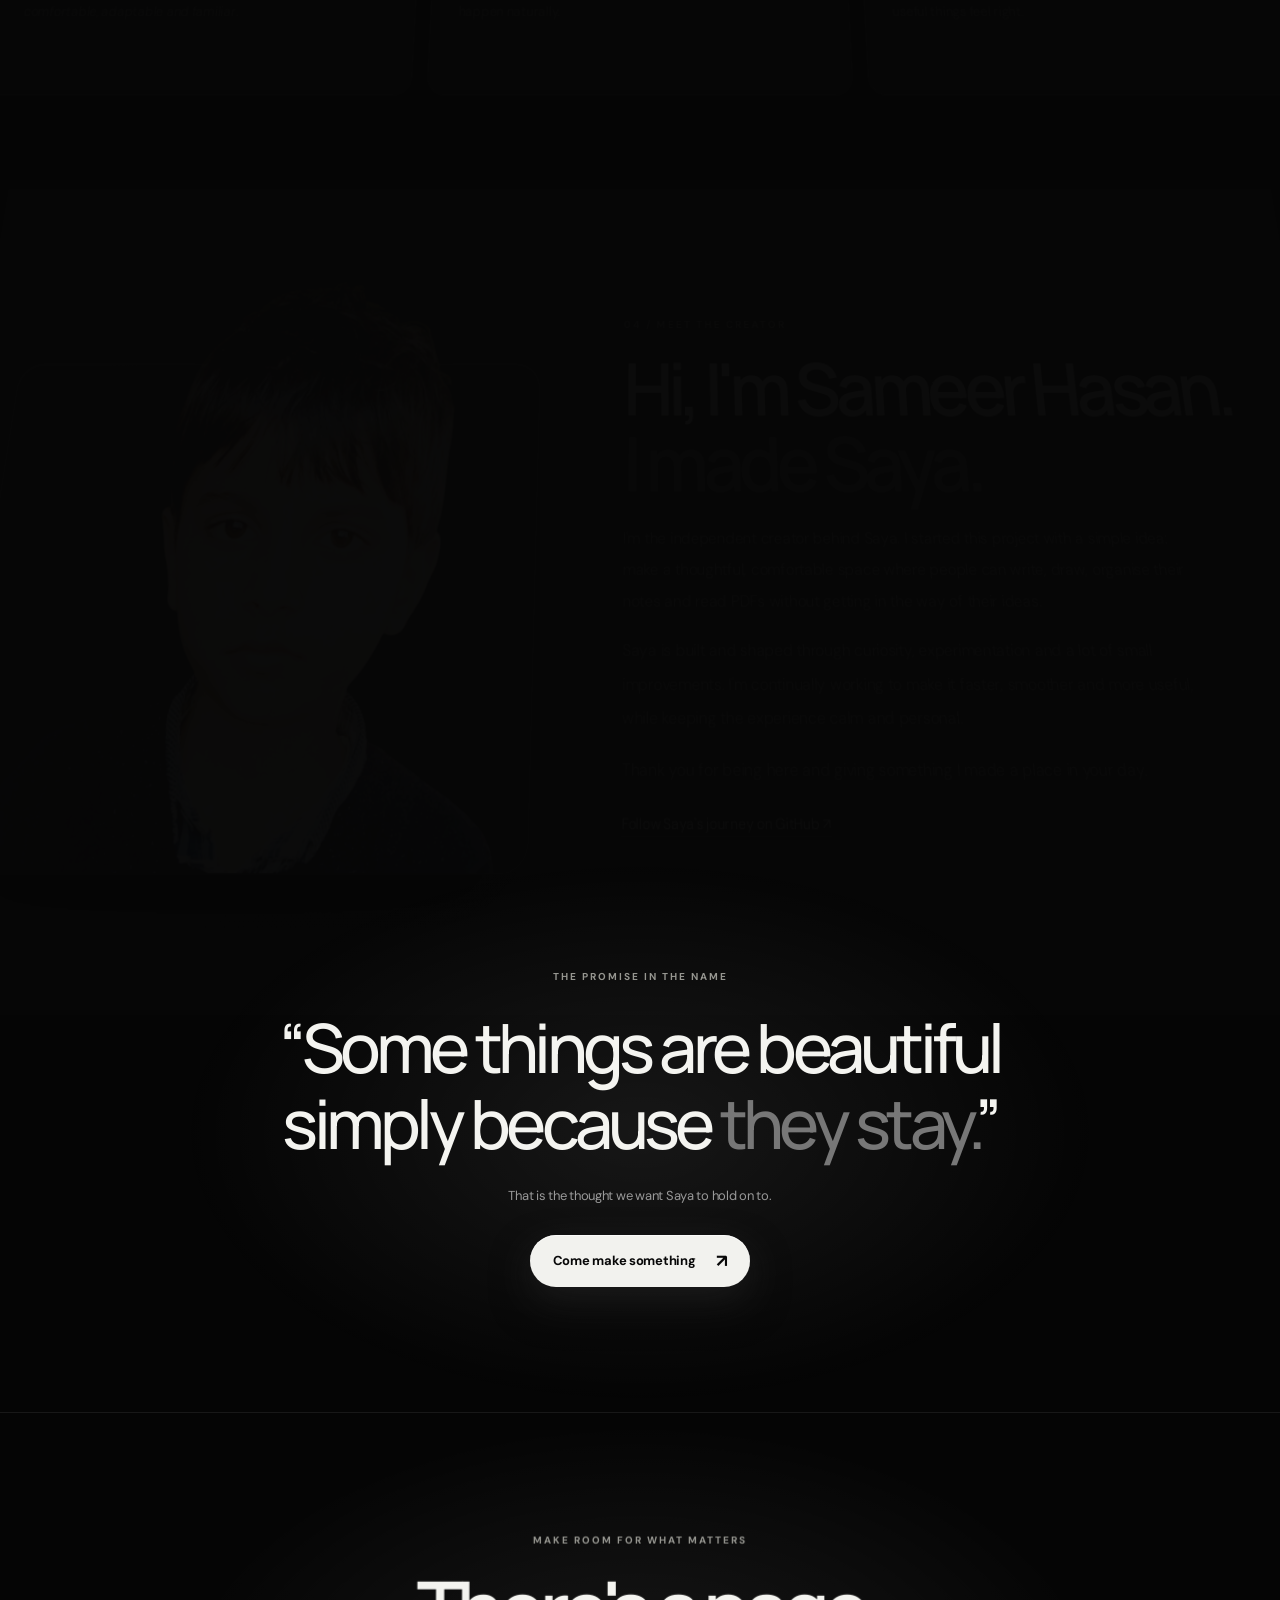
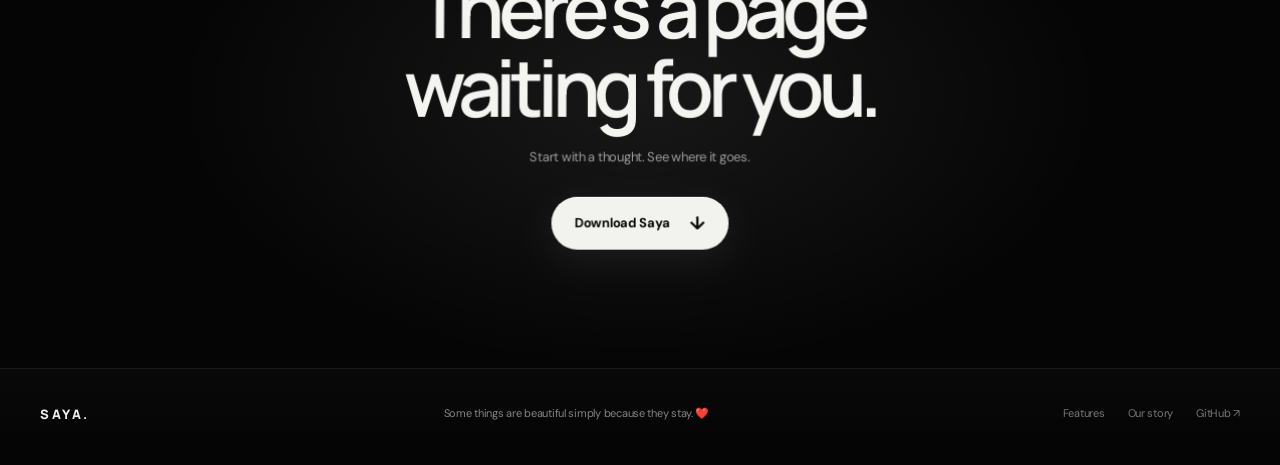
==== commit cdc20a32: "Restore original Saya website" ====
--- a/about.html
+++ b/about.html
@@ -1 +1,27 @@
-<!doctype html><html lang="en"><head><meta charset="utf-8"><meta name="viewport" content="width=device-width,initial-scale=1"><meta http-equiv="refresh" content="0;url=/#creator"><link rel="canonical" href="https://sayanotes.github.io/#creator"><title>Saya — Creator</title></head><body><p>Meet the <a href="/#creator">creator of Saya</a>.</p></body></html>+<!doctype html>
+<html lang="en">
+<head>
+<meta charset="utf-8"><meta name="viewport" content="width=device-width,initial-scale=1">
+<meta name="theme-color" content="#050505">
+<meta name="description" content="The story behind Saya: an independent Android workspace built with care for writing, drawing and reading.">
+<meta property="og:type" content="website"><meta property="og:title" content="Our story — Saya"><meta property="og:description" content="Some things are beautiful simply because they stay."><meta property="og:image" content="https://sayanotes.github.io/assets/saya-logo.webp">
+<link rel="icon" type="image/webp" href="/assets/saya-logo.webp"><link rel="stylesheet" href="/assets/site.css?v=cinematic-1">
+<title>Our story — Saya</title>
+</head>
+<body class="saya-inner-page">
+<header class="site-header"><div class="wrap nav">
+<a class="brand" href="/" aria-label="Saya home"><span class="brand-mark"><img src="/assets/saya-logo.webp" alt=""></span><span>SAYA</span></a>
+<button class="menu-toggle" aria-label="Open navigation" aria-expanded="false">☰</button>
+<nav class="nav-links" aria-label="Main navigation"><a href="/features.html">Features</a><a href="/about.html" aria-current="page">Our story</a><a class="nav-cta" href="https://github.com/SayaNotes/sayanotes.github.io/releases/download/v1.0.1/Saya.apk" download="Saya.apk">Get Saya <span>↗</span></a></nav>
+</div></header>
+<main>
+<section class="story-hero wrap"><div class="nw-section-label">THE THOUGHT BEHIND SAYA</div><h1>Some things are beautiful<br><span>simply because they stay.</span></h1><p>Ideas are small things at first. A line in the margin. A sketch you almost forgot. A page you want to return to. Saya was made for giving those things somewhere to live.</p><div class="story-hero-signature"><img src="/assets/saya-logo.webp" alt="Saya logo"><span>SAYA <i>—</i> A SPACE FOR YOUR THOUGHTS</span></div></section>
+<section class="story-manifesto"><div class="wrap manifesto-grid"><div class="manifesto-number">01 <span>— THE WHY</span></div><div><h2>Tools should make<br>room, not noise.</h2><p>We believe the best creative tools know when to step back. When the page is clear and the controls feel familiar, you can spend less time managing the app and more time with the thought in front of you.</p><p>Saya brings handwriting, drawing and PDF reading into one thoughtful Android workspace. It is built around a simple idea: your notes should feel like yours, and they should be easy to come back to.</p></div></div></section>
+<section class="story-values wrap"><div class="nw-section-label">A FEW THINGS WE BELIEVE</div><div class="values-grid"><article><span>01</span><h3>Keep it personal.</h3><p>Your notes are your space. The experience should feel comfortable, adaptable and familiar.</p></article><article><span>02</span><h3>Let ideas breathe.</h3><p>Writing, sketching and reading each deserve enough room to happen naturally.</p></article><article><span>03</span><h3>Choose thoughtful over loud.</h3><p>Good design is not about adding more. It is about making the useful things feel right.</p></article></div></section>
+<section class="story-origin"><div class="wrap origin-grid"><div class="origin-visual creator-photo"><img src="/assets/accfd965-c010-479a-b0eb-f60e287a0022-Photoroom.png" alt="Sameer Hasan, creator of Saya"></div><div class="origin-copy"><div class="nw-section-label">04 / MEET THE CREATOR</div><h2>Hi, I'm Sameer Hasan.<br><span>I made Saya.</span></h2><p>I'm the independent creator behind Saya. I started this project with a simple idea: make a thoughtful, comfortable space where people can write, draw, organise their notes and read PDFs without getting in the way of their ideas.</p><p>Saya is built and shaped through curiosity, experimentation and a lot of small improvements. I'm continually working to make it faster, smoother and more useful, while keeping the experience calm and personal.</p><p class="creator-signoff">Thank you for being here and giving something I made a place in your day.</p><a class="inner-inline-link" href="https://github.com/SayaNotes" target="_blank" rel="noopener">Follow Saya's journey on GitHub ↗</a></div></div></section>
+<section class="story-last"><div class="nw-section-label">THE PROMISE IN THE NAME</div><blockquote>“Some things are beautiful<br>simply because <span>they stay.</span>”</blockquote><p>That is the thought we want Saya to hold on to.</p><a class="nw-button nw-button-light" href="https://github.com/SayaNotes/sayanotes.github.io/releases/download/v1.0.1/Saya.apk" download="Saya.apk">Come make something <span>↗</span></a></section>
+<section class="inner-end"><div class="nw-section-label">MAKE ROOM FOR WHAT MATTERS</div><h2>There's a page<br>waiting for you.</h2><p>Start with a thought. See where it goes.</p><a class="nw-button nw-button-light" href="https://github.com/SayaNotes/sayanotes.github.io/releases/download/v1.0.1/Saya.apk" download="Saya.apk">Download Saya <span>↓</span></a></section>
+</main>
+<footer class="site-footer"><div class="wrap footer-row"><a class="footer-brand" href="/">SAYA.</a><span class="footer-note">Some things are beautiful simply because they stay. ❤️</span><div class="footer-links"><a href="/features.html">Features</a><a href="/about.html">Our story</a><a href="https://github.com/SayaNotes" target="_blank" rel="noopener">GitHub ↗</a></div></div></footer>
+<script src="/assets/site.js?v=cinematic-1" defer></script>
+</body></html>
--- a/assets/site.css
+++ b/assets/site.css
@@ -0,0 +1,835 @@
+@import url('https://fonts.googleapis.com/css2?family=DM+Sans:wght@400;500;600;700&family=Manrope:wght@400;500;600;700;800&display=swap');
+:root{color-scheme:dark;--bg:#050505;--ink:#f4f4f0;--muted:#a0a09a;--line:#ffffff18;--max:1200px}
+*{box-sizing:border-box}html{scroll-behavior:smooth;scroll-padding-top:95px}body{margin:0;background:var(--bg);color:var(--ink);font:15px/1.7 'DM Sans',sans-serif;letter-spacing:-.018em;overflow-x:hidden}body:before{content:"";position:fixed;inset:0;z-index:-1;pointer-events:none;background:radial-gradient(ellipse 70% 40% at 50% -12%,#5554,transparent 72%),radial-gradient(ellipse 40% 35% at 100% 75%,#2222,transparent 75%)}a{color:inherit;text-decoration:none}.wrap{width:min(var(--max),calc(100% - 64px));margin:auto}
+.site-header{position:sticky;top:0;z-index:50;border-bottom:1px solid #ffffff12;background:#070707d9;backdrop-filter:blur(22px)}.nav{height:80px;display:flex;align-items:center;justify-content:space-between}.brand{display:flex;align-items:center;gap:12px;font:800 13px Manrope;letter-spacing:.23em}.brand-mark{width:38px;height:38px;border:1px solid #ffffff38;border-radius:13px;display:grid;place-items:center;background:linear-gradient(145deg,#ffffff18,#ffffff04);overflow:hidden}.brand-mark img{width:30px;height:32px;object-fit:contain}.nav-links{display:flex;align-items:center;gap:32px;color:#aaa;font-size:13px}.nav-links a:hover,.nav-links a[aria-current=page]{color:white}.nav-links .nav-cta{padding:10px 17px;border:1px solid #ffffff3b;border-radius:999px;color:#f4f4f0;background:#ffffff08}.menu-toggle{display:none;width:42px;height:42px;border:1px solid #ffffff30;border-radius:50%;background:#ffffff08;color:white;font-size:19px}
+.btn{min-height:52px;padding:0 23px;border-radius:999px;border:1px solid #ffffff35;display:inline-flex;align-items:center;justify-content:center;gap:11px;font-size:13px;font-weight:700;transition:transform .25s,border-color .25s,background .25s}.btn:hover{transform:translateY(-3px);border-color:#aaa}.btn-primary{background:#f4f4f0;color:#080808;border-color:#f4f4f0}.btn-quiet{background:#ffffff08}.eyebrow,.overline{color:#a5a59e;font-size:10px;letter-spacing:.23em;text-transform:uppercase;font-weight:700}.eyebrow{display:flex;align-items:center;gap:12px}.eyebrow:before{content:"";width:27px;height:1px;background:#aaa}.display{font:600 clamp(54px,8vw,102px)/.94 Manrope,sans-serif;letter-spacing:-.085em;margin:25px 0 22px}.soft{color:#777}.lead{font-size:clamp(17px,1.8vw,21px);line-height:1.65;color:#bdbdb7;max-width:560px;margin:0}.muted{color:var(--muted)}
+.hero{min-height:670px;display:grid;grid-template-columns:.95fr 1.05fr;align-items:center;gap:42px;padding:75px 0 85px}.hero-copy{position:relative;z-index:2}.hero .display{max-width:620px}.hero-actions{display:flex;gap:13px;flex-wrap:wrap;margin-top:34px}.hero-meta{margin-top:18px;color:#777;font-size:11px}.hero-stage{position:relative;min-height:500px;display:grid;place-items:center}.stage-glow{position:absolute;width:75%;aspect-ratio:1;border-radius:50%;background:#ddd;filter:blur(115px);opacity:.1}.device{position:relative;width:min(100%,560px);padding:10px;border:1px solid #ffffff40;border-radius:30px;background:linear-gradient(145deg,#ffffff25,#ffffff05 45%,#ffffff0a);box-shadow:0 55px 120px #000d,inset 0 1px #ffffff48;transform:rotate(-2deg);backdrop-filter:blur(22px)}.device-screen{min-height:360px;border:1px solid #ffffff17;border-radius:21px;background:#0a0a0a;padding:18px;overflow:hidden}.mock-top{display:flex;justify-content:space-between;color:#777;font-size:9px;letter-spacing:.17em}.mock-dots{display:flex;gap:5px}.mock-dots i{width:5px;height:5px;border-radius:50%;background:#666}.mock-workspace{display:grid;grid-template-columns:100px 1fr;gap:14px;margin-top:22px;min-height:280px}.mock-sidebar{border-right:1px solid #252525;padding-right:12px;color:#74746e;font-size:9px}.mock-sidebar strong{display:block;font:700 15px Manrope;color:#eee;margin:5px 0 22px}.mock-sidebar span{display:block;padding:8px;border-radius:7px;margin:3px 0}.mock-sidebar span:first-of-type{background:#ffffff13;color:#eee}.mock-paper{position:relative;border:1px solid #292929;border-radius:12px;background:linear-gradient(145deg,#131313,#0d0d0d);padding:23px 20px;overflow:hidden}.mock-paper small{font-size:8px;letter-spacing:.19em;color:#777}.mock-paper h3{font:600 23px/1.2 Manrope;letter-spacing:-.06em;margin:13px 0 18px}.paper-line{height:4px;border-radius:9px;background:#353535;width:90%;margin:10px 0}.paper-line.mid{width:73%}.paper-line.short{width:48%}.mock-hand{font:italic 18px cursive;color:#d6d6d0;margin-top:28px;transform:rotate(-3deg)}.mock-note{position:absolute;right:25px;bottom:20px;border:1px solid #ffffff24;background:#1b1b1bdd;border-radius:12px;padding:10px 13px;color:#aaa;font-size:9px}.float-chip{position:absolute;z-index:3;display:flex;align-items:center;gap:9px;padding:12px 16px;border:1px solid #ffffff2b;border-radius:15px;background:#171717dc;backdrop-filter:blur(20px);box-shadow:0 18px 45px #0009;color:#ddd;font-size:11px}.float-chip b{font-size:15px;color:#fff}.chip-one{left:-5px;bottom:64px}.chip-two{right:-7px;top:72px}.device-caption{position:absolute;bottom:0;left:50%;transform:translateX(-50%);white-space:nowrap;color:#777;font-size:10px;letter-spacing:.16em;text-transform:uppercase}
+.trust-strip{border-block:1px solid var(--line);display:flex;justify-content:center;align-items:center;gap:clamp(18px,4vw,58px);flex-wrap:wrap;padding:22px 0;color:#85857e;font-size:10px;letter-spacing:.15em;text-transform:uppercase}.trust-strip span:before{content:"";display:inline-block;width:4px;height:4px;background:#aaa;border-radius:50%;margin:0 10px 2px 0}
+.section{padding:112px 0;border-bottom:1px solid #ffffff12}.section-head{display:flex;justify-content:space-between;align-items:flex-end;gap:35px;margin-bottom:44px}.section-head h2,.section-title{font:600 clamp(36px,5.3vw,65px)/1.03 Manrope;letter-spacing:-.075em;margin:13px 0 0}.section-intro{max-width:390px;color:#92928c;font-size:14px;line-height:1.8;margin:0 0 4px}.feature-grid{display:grid;grid-template-columns:repeat(3,1fr);gap:15px}.feature-card{min-height:260px;padding:28px;border:1px solid var(--line);border-radius:24px;background:linear-gradient(145deg,#ffffff0e,#ffffff03);box-shadow:inset 0 1px #ffffff0b;transition:transform .3s,border-color .3s;overflow:hidden}.feature-card:hover{transform:translateY(-6px);border-color:#ffffff42}.card-icon{width:45px;height:45px;display:grid;place-items:center;border:1px solid #ffffff2b;border-radius:15px;background:#ffffff09;font-size:19px}.feature-card h3{font:600 20px Manrope;letter-spacing:-.045em;margin:26px 0 9px}.feature-card p{font-size:13px;line-height:1.8;color:#999;margin:0}
+.story{display:grid;grid-template-columns:1fr 1fr;gap:clamp(35px,8vw,100px);align-items:center}.story-copy h2{font:600 clamp(38px,5vw,64px)/1.04 Manrope;letter-spacing:-.075em;margin:15px 0 20px}.story-copy p{max-width:470px;color:#9a9a94;font-size:14px;line-height:1.9}.story-visual,.reading-visual{position:relative;min-height:410px;border:1px solid #ffffff21;border-radius:30px;background:radial-gradient(ellipse at 50% 0%,#ffffff13,transparent 65%),linear-gradient(145deg,#121212,#080808);display:grid;place-items:center;overflow:hidden}.paper-preview{position:relative;width:68%;min-height:290px;padding:28px 25px;border:1px solid #ffffff28;border-radius:13px;background:linear-gradient(145deg,#171717,#0d0d0d);box-shadow:0 30px 80px #000b;transform:rotate(3deg)}.paper-preview .tiny{font-size:8px;letter-spacing:.18em;color:#777}.paper-preview h3{font:600 25px/1.2 Manrope;letter-spacing:-.06em;margin:16px 0}.handwriting{margin-top:34px;color:#d6d6d0;font:italic 17px cursive;transform:rotate(-4deg)}.drawn-circle{position:absolute;width:115px;height:68px;border:2px solid #bdbdb7;border-radius:50%;right:22px;bottom:55px;transform:rotate(-15deg);opacity:.8}.story-badge{position:absolute;bottom:25px;left:25px;padding:9px 13px;border:1px solid #ffffff24;border-radius:999px;background:#171717db;color:#aaa;font-size:10px}.pdf-window{width:76%;min-height:300px;padding:18px;border:1px solid #ffffff28;border-radius:18px;background:#111;box-shadow:0 35px 80px #000b;transform:rotate(-2deg)}.pdf-toolbar{display:flex;justify-content:space-between;color:#777;font-size:9px;letter-spacing:.12em;padding-bottom:14px;border-bottom:1px solid #ffffff13}.pdf-pages{display:flex;gap:12px;margin-top:16px}.pdf-page{flex:1;min-height:210px;background:#e8e7e1;color:#242424;border-radius:5px;padding:16px 12px}.pdf-page small{font-size:7px;letter-spacing:.15em;color:#777}.pdf-page h4{font:700 12px Manrope;margin:14px 0}.pdf-rule{height:3px;background:#c9c8c1;border-radius:4px;margin:7px 0}.pdf-rule.short{width:60%}
+.quote-band{padding:100px 0;text-align:center}.quote-band blockquote{max-width:900px;margin:auto;font:500 clamp(34px,5.5vw,70px)/1.12 Manrope;letter-spacing:-.075em}.quote-band blockquote span{color:#777}.quote-band p{color:#777;font-size:11px;letter-spacing:.15em;text-transform:uppercase;margin-top:24px}.download-panel{position:relative;text-align:center;border:1px solid #ffffff32;border-radius:32px;padding:clamp(42px,7vw,80px) 25px;background:radial-gradient(ellipse at 50% 0%,#ffffff1b,transparent 62%),linear-gradient(145deg,#ffffff10,#ffffff03);box-shadow:inset 0 1px #ffffff19,0 35px 100px #0008}.download-mark{width:65px;height:65px;margin:0 auto 24px;border:1px solid #ffffff40;border-radius:20px;background:#ffffff0b;display:grid;place-items:center;overflow:hidden}.download-mark img{width:49px;height:53px;object-fit:contain}.download-panel h2{font:600 clamp(38px,5.4vw,64px)/1.04 Manrope;letter-spacing:-.075em;margin:14px 0}.download-panel p{max-width:480px;color:#aaa;margin:14px auto 28px;font-size:14px}.download-meta{color:#777;font-size:11px;margin-top:17px}.release-link{display:inline-block;margin-top:15px;color:#bbb;font-size:12px;text-decoration:underline;text-decoration-color:#555;text-underline-offset:4px}
+.page-hero{padding:100px 0 70px;max-width:920px}.page-hero .display{font-size:clamp(54px,8vw,98px)}.page-hero .lead{max-width:720px}.detail-section{padding:70px 0;border-bottom:1px solid var(--line)}.detail-section h2{font:600 clamp(32px,4.5vw,52px)/1.06 Manrope;letter-spacing:-.07em;margin:12px 0}.detail-section>p{max-width:720px;color:#999;font-size:14px;line-height:1.85}.detail-grid{display:grid;grid-template-columns:repeat(2,1fr);gap:14px;margin-top:30px}.detail-card{padding:27px;border:1px solid #ffffff1e;border-radius:22px;background:linear-gradient(145deg,#ffffff0e,#ffffff03)}.detail-card h3{font:600 18px Manrope;margin:0 0 9px}.detail-card p{font-size:13px;color:#999;margin:0;line-height:1.8}.tag{display:inline-block;color:#bdbdb7;border:1px solid #ffffff22;border-radius:99px;padding:5px 10px;font-size:10px;margin:15px 4px 0 0}.creator-card{display:grid;grid-template-columns:.7fr 1.3fr;gap:45px;padding:38px;border:1px solid #ffffff24;border-radius:30px;background:linear-gradient(145deg,#ffffff11,#ffffff03)}.creator-emblem{display:grid;place-items:center;min-height:240px;border:1px solid #ffffff18;border-radius:22px;background:radial-gradient(circle,#ffffff0d,transparent 65%),#090909}.creator-emblem img{width:125px;height:135px;object-fit:contain}.creator-card p{color:#aaa;font-size:14px;line-height:1.9}
+.site-footer{padding:35px 0 42px;color:#777;font-size:11px}.footer-row{display:flex;justify-content:space-between;align-items:center;gap:22px;flex-wrap:wrap}.footer-brand{color:#eee;font:800 13px Manrope;letter-spacing:.2em}.footer-links{display:flex;gap:23px}.footer-links a:hover{color:#fff}.footer-note{color:#85857f}.reveal{opacity:0;transform:translateY(24px);transition:opacity .75s ease,transform .75s cubic-bezier(.2,.7,.2,1)}.reveal.is-visible{opacity:1;transform:translateY(0)}.delay-1{transition-delay:.09s}.delay-2{transition-delay:.18s}
+@media(max-width:900px){.wrap{width:calc(100% - 44px)}.hero{grid-template-columns:1fr;gap:20px;text-align:center;padding:70px 0 60px}.hero .eyebrow{justify-content:center}.hero .display,.hero .lead{margin-left:auto;margin-right:auto}.hero-actions{justify-content:center}.hero-stage{width:min(100%,650px);margin:auto;min-height:460px}.section-head{display:block}.section-intro{margin-top:18px}.story{gap:35px}.creator-card{grid-template-columns:1fr}}
+@media(max-width:640px){.wrap{width:calc(100% - 34px)}.nav{height:70px}.menu-toggle{display:block}.nav-links{display:none;position:absolute;top:70px;left:0;right:0;padding:15px 22px 22px;background:#090909f5;border-bottom:1px solid var(--line);flex-direction:column;align-items:stretch;gap:0}.nav-links.open{display:flex}.nav-links a{padding:12px 4px}.nav-links .nav-cta{text-align:center;margin-top:8px}.hero{padding:58px 0 45px}.display{font-size:clamp(52px,15vw,74px)}.hero-stage{min-height:330px}.device{padding:7px;border-radius:22px}.device-screen{min-height:275px;padding:12px;border-radius:16px}.mock-workspace{grid-template-columns:65px 1fr;gap:8px;margin-top:15px;min-height:215px}.mock-sidebar{font-size:7px;padding-right:6px}.mock-sidebar strong{font-size:12px;margin-bottom:15px}.mock-sidebar span{padding:6px 4px}.mock-paper{padding:15px 11px}.mock-paper h3{font-size:16px}.mock-paper small{font-size:6px}.paper-line{height:3px;margin:7px 0}.mock-hand{font-size:13px;margin-top:19px}.mock-note{right:9px;bottom:9px;font-size:7px;padding:7px 8px}.float-chip{font-size:8px;padding:8px 10px}.float-chip b{font-size:11px}.chip-one{left:-4px;bottom:25px}.chip-two{right:-4px;top:24px}.device-caption{font-size:8px}.trust-strip{gap:11px 17px;padding:17px 0;font-size:8px}.section{padding:76px 0}.section-head{margin-bottom:27px}.section-head h2,.section-title{font-size:clamp(35px,10vw,48px)}.feature-grid{grid-template-columns:1fr;gap:11px}.feature-card{min-height:0;padding:22px}.feature-card h3{margin:18px 0 7px}.story{grid-template-columns:1fr;gap:25px}.story-visual,.reading-visual{min-height:315px}.paper-preview{width:75%;min-height:235px;padding:20px}.paper-preview h3{font-size:20px}.handwriting{font-size:14px}.drawn-circle{width:80px;height:48px}.pdf-window{width:88%;min-height:245px;padding:12px}.pdf-page{min-height:175px;padding:12px 8px}.pdf-page h4{font-size:10px}.quote-band{padding:72px 0}.page-hero{padding:72px 0 45px}.page-hero .display{font-size:clamp(48px,14vw,68px)}.detail-section{padding:52px 0}.detail-grid{grid-template-columns:1fr;gap:11px}.detail-card{padding:22px}.creator-card{padding:20px;gap:22px}.creator-emblem{min-height:175px}.download-panel{padding:40px 18px;border-radius:24px}.footer-row{align-items:flex-start;flex-direction:column}.footer-links{gap:18px}.site-footer{padding:28px 0 35px}}
+@media(prefers-reduced-motion:reduce){html{scroll-behavior:auto}.reveal{opacity:1;transform:none;transition:none}*,*:before,*:after{animation:none!important;transition:none!important}}
+
+
+/* Wordmark-only cinematic opening */
+.intro-screen{position:fixed;inset:0;z-index:1000;display:grid;place-items:center;background:#030303;transition:opacity .7s ease,visibility .7s}
+.intro-screen.is-done{opacity:0;visibility:hidden;pointer-events:none}
+.intro-glow{position:absolute;width:min(70vw,580px);aspect-ratio:1;border-radius:50%;background:radial-gradient(circle,rgba(255,255,255,.14),rgba(255,255,255,.025) 42%,transparent 72%);filter:blur(26px);animation:intro-breathe 2.5s ease-in-out infinite alternate}
+.intro-word{position:relative;min-height:1.2em;font:600 clamp(54px,10vw,82px)/1 Manrope,sans-serif;letter-spacing:.16em;color:#f5f5f0;padding-left:.16em;text-shadow:0 0 36px rgba(255,255,255,.16)}
+.typing-caret{display:inline-block;width:2px;height:.84em;background:#eee;margin-left:6px;vertical-align:-.04em;animation:caret-blink .72s steps(2,start) infinite}
+.intro-tagline{position:relative;color:#85857f;font-size:10px;letter-spacing:.15em;text-align:center;margin-top:18px;opacity:0;animation:intro-rise .7s .45s ease forwards}
+@keyframes intro-rise{from{opacity:0;transform:translateY(12px)}to{opacity:1;transform:translateY(0)}}
+@keyframes intro-breathe{from{transform:scale(.88);opacity:.55}to{transform:scale(1.08);opacity:1}}
+@keyframes caret-blink{to{visibility:hidden}}
+@media(prefers-reduced-motion:reduce){.intro-screen{display:none}}
+
+/* Cinematic Saya landing experience */
+.cinematic-home{overflow:clip}.cinema-hero{min-height:calc(100svh - 80px);position:relative;display:flex;flex-direction:column;justify-content:space-between;isolation:isolate;padding:clamp(24px,4vw,54px) max(5vw,24px) 28px;overflow:hidden;background:#030303}.hero-light{position:absolute;z-index:-1;inset:-20%;background:radial-gradient(ellipse 32% 34% at 50% 40%,#ffffff12,transparent 72%),radial-gradient(ellipse 50% 50% at 70% 70%,#ffffff04,transparent 75%);animation:hero-light-breathe 9s ease-in-out infinite alternate}.hero-grain{position:absolute;inset:0;z-index:-1;opacity:.07;pointer-events:none;background-image:url("data:image/svg+xml,%3Csvg viewBox='0 0 180 180' xmlns='http://www.w3.org/2000/svg'%3E%3Cfilter id='n'%3E%3CfeTurbulence type='fractalNoise' baseFrequency='.85' numOctaves='3' stitchTiles='stitch'/%3E%3C/filter%3E%3Crect width='100%25' height='100%25' filter='url(%23n)' opacity='.45'/%3E%3C/svg%3E")}.hero-topline,.hero-bottomline{display:flex;justify-content:space-between;color:#777;font-size:9px;letter-spacing:.18em;text-transform:uppercase}.hero-center{text-align:center;margin:auto;max-width:1000px;padding:8vh 0 10vh}.hero-wordmark{font:700 clamp(62px,13vw,172px)/.9 Manrope,sans-serif;letter-spacing:.14em;padding-left:.14em;color:#f6f6f2;text-shadow:0 0 70px #fff1;opacity:0;animation:hero-word-in 1.2s .25s cubic-bezier(.16,1,.3,1) forwards}.hero-period{color:#777}.hero-manifesto{font:500 clamp(38px,6vw,80px)/1.02 Manrope,sans-serif;letter-spacing:-.075em;margin:clamp(30px,5vw,65px) 0 22px}.hero-manifesto span{color:#747474}.hero-sub{color:#a1a19a;font-size:clamp(13px,1.6vw,17px);line-height:1.8}.scroll-cue{display:inline-flex;align-items:center;gap:13px;margin-top:clamp(32px,6vw,70px);font-size:9px;letter-spacing:.18em;color:#a4a49e}.cue-line{width:34px;height:1px;background:#777;transform-origin:left;animation:cue-pulse 2s ease-in-out infinite}.chapter-scroll{height:330vh;position:relative;background:#060606}.chapter-sticky{position:sticky;top:80px;height:calc(100svh - 80px);min-height:560px;overflow:hidden;background:radial-gradient(ellipse at 50% 50%,#141414 0%,#070707 55%,#030303 100%)}.chapter-track{height:100%;width:300%;display:flex;will-change:transform}.chapter-panel{width:33.3333%;height:100%;position:relative;flex:0 0 33.3333%;display:grid;grid-template-columns:1fr 1fr;align-items:center;padding:clamp(30px,7vw,100px);gap:clamp(20px,4vw,70px);border-right:1px solid #ffffff08}.chapter-number{position:absolute;top:36px;left:clamp(30px,7vw,100px);font-size:9px;letter-spacing:.2em;color:#73736d}.chapter-copy{max-width:500px;z-index:2}.chapter-kicker{font-size:10px;letter-spacing:.18em;text-transform:uppercase;color:#999;margin:0 0 24px}.chapter-copy h2{font:600 clamp(38px,5.3vw,78px)/1.04 Manrope;letter-spacing:-.075em;margin:0 0 23px}.chapter-copy h2 em{font-style:normal;color:#777}.chapter-copy>p:not(.chapter-kicker){max-width:410px;color:#9b9b95;font-size:14px;line-height:1.85}.chapter-link{display:inline-block;margin-top:24px;color:#ddd;font-size:10px;letter-spacing:.15em}.stroke-art{position:relative;width:100%;max-width:560px;margin:auto}.stroke-art svg{width:100%;overflow:visible}.draw-stroke{stroke-dasharray:1300;stroke-dashoffset:1300;transition:stroke-dashoffset 1.4s ease}.chapter-panel.is-active .draw-stroke{stroke-dashoffset:0}.stroke-second{transition-delay:.35s}.stroke-caption{font-size:9px;letter-spacing:.2em;color:#666;text-align:center;margin-top:-18px}.mini-device{width:min(100%,550px);border:1px solid #ffffff2d;border-radius:25px;padding:12px;background:linear-gradient(140deg,#ffffff17,#ffffff03);box-shadow:0 30px 100px #000b,inset 0 1px #ffffff25;transform:perspective(1000px) rotateY(-7deg) rotateX(3deg);backdrop-filter:blur(20px)}.mini-device-top{display:flex;justify-content:space-between;color:#777;font-size:8px;letter-spacing:.15em;padding:12px 10px}.mini-ui{display:grid;grid-template-columns:90px 1fr;gap:12px;min-height:270px;padding:12px}.mini-sidebar{border-right:1px solid #ffffff12;padding:10px;color:#777;font-size:9px}.mini-sidebar b{display:block;color:#ddd;font:600 14px Manrope;margin-bottom:20px}.mini-sidebar span{display:block;padding:9px 5px}.mini-note-paper{padding:20px;border:1px solid #ffffff14;border-radius:13px;background:linear-gradient(150deg,#171717,#0b0b0b)}.mini-note-paper small{font-size:7px;letter-spacing:.15em;color:#777}.mini-note-paper h3{font:600 clamp(18px,2.5vw,28px)/1.2 Manrope;letter-spacing:-.06em;margin:18px 0}.mini-rule{height:3px;border-radius:4px;background:#333;margin:9px 0;width:88%}.mini-rule.half{width:52%}.mini-note-paper p{font:italic 14px cursive;color:#c7c7c1;margin-top:25px}.mini-caption{text-align:center;font-size:8px;letter-spacing:.2em;color:#666;margin-top:15px}.book-art{position:relative;display:flex;align-items:center;justify-content:center;perspective:1000px;min-height:330px}.book-page{position:relative;width:42%;aspect-ratio:3/4;background:#e9e8e2;color:#171717;padding:clamp(14px,2vw,28px);border-radius:3px;box-shadow:0 30px 60px #0008}.book-page small{font-size:7px;letter-spacing:.12em;color:#888}.book-page h3{font:700 clamp(16px,2.3vw,27px)/1.2 Manrope;margin:18px 0}.book-line{height:3px;background:#c7c6bf;margin:8px 0;border-radius:3px}.book-line.short{width:55%}.page-a{transform:rotateY(8deg) rotate(-3deg);z-index:1}.page-b{transform:rotateY(-8deg) rotate(3deg);margin-left:-5%;z-index:2}.book-glow{position:absolute;width:70%;height:50%;background:#eee;filter:blur(70px);opacity:.06}.chapter-progress{position:absolute;left:clamp(30px,7vw,100px);right:clamp(30px,7vw,100px);bottom:32px;height:1px;background:#ffffff18}.chapter-progress-fill{display:block;width:0;height:1px;background:#d5d5d0;transition:width .12s linear}.chapter-hint{position:absolute;bottom:45px;right:clamp(30px,7vw,100px);color:#666;font-size:8px;letter-spacing:.18em}.chapter-hint span{font-size:13px;margin-left:8px;color:#aaa}.quiet-features{background:#080808}.quiet-head{max-width:750px;margin-bottom:65px}.quiet-head h2{font:600 clamp(52px,8vw,100px)/.95 Manrope;letter-spacing:-.09em;margin:20px 0}.quiet-head h2 span{color:#777}.quiet-head p{color:#969690;max-width:460px}.quiet-grid{display:grid;grid-template-columns:repeat(3,1fr);gap:15px}.quiet-card{border:1px solid #ffffff19;border-radius:23px;padding:28px;min-height:300px;background:linear-gradient(145deg,#ffffff0a,#ffffff02);transition:transform .4s,border-color .4s,background .4s}.quiet-card:hover{transform:translateY(-7px);border-color:#ffffff38;background:linear-gradient(145deg,#ffffff12,#ffffff04)}.quiet-icon{width:44px;height:44px;border:1px solid #ffffff24;border-radius:14px;display:grid;place-items:center;font-size:18px;color:#ddd;background:#ffffff06;margin-bottom:30px}.quiet-card>span{font-size:9px;letter-spacing:.17em;color:#777}.quiet-card h3{font:600 22px Manrope;letter-spacing:-.04em;margin:16px 0 10px}.quiet-card p{font-size:13px;color:#999;line-height:1.8;min-height:80px}.quiet-card a{font-size:11px;color:#ddd}.closing-section{position:relative;overflow:hidden;min-height:90svh;display:grid;place-items:center;text-align:center;padding:90px 24px;background:#030303;border-top:1px solid #ffffff12}.closing-orb{position:absolute;width:min(70vw,750px);aspect-ratio:1;border-radius:50%;background:radial-gradient(circle,#ffffff15,transparent 68%);filter:blur(40px);pointer-events:none}.closing-inner{position:relative;max-width:600px}.closing-logo{width:60px;height:60px;border:1px solid #ffffff35;border-radius:18px;background:#ffffff07;display:grid;place-items:center;margin:0 auto 30px;overflow:hidden}.closing-logo img{width:48px;height:51px;object-fit:contain}.closing-inner h2{font:600 clamp(55px,8vw,95px)/.98 Manrope;letter-spacing:-.09em;margin:17px 0}.closing-inner h2 em{font-style:normal;color:#777}.closing-copy{color:#999;font-size:13px;margin:24px 0 32px}.closing-meta{font-size:9px;letter-spacing:.18em;color:#777;margin-top:18px}.closing-inner .release-link{margin-top:20px}.closing-button{min-width:180px}@keyframes hero-word-in{from{opacity:0;transform:translateY(35px);filter:blur(10px)}to{opacity:1;transform:translateY(0);filter:blur(0)}}@keyframes hero-light-breathe{from{transform:scale(.9);opacity:.7}to{transform:scale(1.12);opacity:1}}@keyframes cue-pulse{0%,100%{transform:scaleX(.65);opacity:.5}50%{transform:scaleX(1);opacity:1}}
+@media(max-width:900px){.chapter-panel{padding:38px 5vw;gap:4vw}.chapter-copy h2{font-size:clamp(35px,6vw,58px)}.mini-ui{grid-template-columns:65px 1fr;min-height:220px}.mini-sidebar{font-size:7px}.quiet-grid{grid-template-columns:1fr}.quiet-card{min-height:230px}.quiet-card p{min-height:0}}
+@media(max-width:640px){.cinema-hero{min-height:calc(100svh - 70px);padding:20px 17px 22px}.hero-topline,.hero-bottomline{font-size:7px;letter-spacing:.12em}.hero-center{padding:6vh 0 9vh}.hero-wordmark{font-size:clamp(62px,19vw,110px)}.hero-manifesto{font-size:clamp(38px,11vw,56px);margin-top:35px}.hero-sub{font-size:13px}.desktop-only{display:none}.scroll-cue{margin-top:40px;font-size:8px}.chapter-scroll{height:310vh}.chapter-sticky{top:70px;height:calc(100svh - 70px);min-height:580px}.chapter-panel{grid-template-columns:1fr;grid-template-rows:auto 1fr;align-content:center;padding:50px 25px 70px;gap:16px}.chapter-number{top:23px;left:25px;font-size:8px}.chapter-copy{align-self:end}.chapter-kicker{margin-bottom:12px;font-size:8px}.chapter-copy h2{font-size:clamp(38px,10vw,55px);margin-bottom:13px}.chapter-copy>p:not(.chapter-kicker){font-size:12px;line-height:1.7;margin:10px 0}.stroke-art{max-width:330px;align-self:center;margin-top:-10px}.stroke-caption{margin-top:-15px}.mini-device{max-width:400px;margin:0 auto;transform:perspective(800px) rotateY(-4deg) rotateX(2deg);padding:8px;border-radius:18px}.mini-ui{min-height:195px;padding:7px;gap:7px}.mini-note-paper{padding:13px}.mini-note-paper h3{font-size:20px;margin:12px 0}.mini-note-paper p{margin-top:18px;font-size:12px}.mini-sidebar{padding:7px}.mini-sidebar b{font-size:11px;margin-bottom:12px}.mini-sidebar span{padding:7px 2px}.mini-caption{margin-top:9px}.book-art{min-height:220px;max-width:370px;margin:0 auto}.book-page{width:42%;padding:12px}.book-page h3{font-size:17px;margin:12px 0}.chapter-progress{bottom:20px;left:25px;right:25px}.chapter-hint{bottom:32px;right:25px;font-size:7px}.quiet-features.section{padding:80px 0}.quiet-head{margin-bottom:35px}.quiet-head h2{font-size:clamp(52px,15vw,74px)}.quiet-card{padding:23px;min-height:0}.quiet-icon{margin-bottom:20px}.quiet-card p{margin-bottom:20px}.closing-section{min-height:80svh;padding:70px 18px}.closing-inner h2{font-size:clamp(55px,16vw,76px)}.closing-copy{font-size:12px}.closing-logo{margin-bottom:23px}}
+@media(prefers-reduced-motion:reduce){.hero-wordmark,.hero-light,.cue-line{animation:none!important}.hero-wordmark{opacity:1}.draw-stroke{stroke-dashoffset:0!important;transition:none}}
+
+/* Refinement pass: ambient 3D sculpture, tactile motion and depth */
+.cinema-hero{min-height:calc(100svh - 80px);overflow:hidden}.hero-visual{position:absolute;inset:0;z-index:-1;display:grid;place-items:center;pointer-events:none;perspective:1100px;opacity:.82}.visual-core{position:absolute;width:min(38vw,440px);aspect-ratio:1;border-radius:50%;background:radial-gradient(circle at 32% 27%,#fff3 0 2%,#ffffff08 10%,#ffffff03 30%,transparent 60%),radial-gradient(circle at 70% 72%,#bcbcbc0a,transparent 50%);box-shadow:inset 0 0 60px #ffffff08,0 0 110px #ffffff06;filter:blur(.2px);animation:core-breathe 8s ease-in-out infinite alternate}.visual-halo{position:absolute;border-radius:50%;border:1px solid #ffffff12;box-shadow:0 0 40px #ffffff03,inset 0 0 30px #ffffff04}.halo-one{width:min(57vw,650px);aspect-ratio:1;transform:rotateX(70deg) rotateZ(-15deg);animation:halo-drift 22s linear infinite}.halo-two{width:min(48vw,540px);aspect-ratio:1;transform:rotateX(65deg) rotateZ(30deg);border-color:#ffffff09;animation:halo-drift 30s linear infinite reverse}.visual-orbit{position:absolute;border:1px solid #ffffff10;border-radius:50%;width:min(50vw,560px);aspect-ratio:1;transform-style:preserve-3d}.orbit-one{transform:rotateX(67deg) rotateY(20deg) rotateZ(-20deg);animation:orbit-rotate 26s linear infinite}.orbit-two{width:min(42vw,470px);transform:rotateX(40deg) rotateY(65deg) rotateZ(18deg);border-color:#ffffff08;animation:orbit-rotate 34s linear infinite reverse}.orbit-three{width:min(33vw,370px);transform:rotateX(75deg) rotateZ(52deg);border-color:#ffffff08}.visual-orbit i{position:absolute;left:50%;top:-4px;width:7px;height:7px;border-radius:50%;background:#e8e8e8;box-shadow:0 0 15px #fff8}.visual-spark{position:absolute;width:3px;height:3px;border-radius:50%;background:#ddd;box-shadow:0 0 12px #fff7}.spark-a{top:27%;left:27%;animation:spark-float 7s ease-in-out infinite}.spark-b{right:29%;bottom:26%;animation:spark-float 9s 1s ease-in-out infinite reverse}.hero-center{position:relative;z-index:1}.hero-wordmark{letter-spacing:.19em;padding-left:.19em;font-weight:600}.hero-manifesto{ text-shadow:0 8px 45px #0009}.hero-sub{color:#b0b0aa}.hero-bottomline{position:relative;z-index:1}.page-progress{position:absolute;top:0;left:0;right:0;height:1px;background:#ffffff08;z-index:3}.page-progress span{display:block;width:0;height:100%;background:linear-gradient(90deg,#777,#f2f2f2);box-shadow:0 0 8px #fff5}.hero-light{background:radial-gradient(ellipse 34% 36% at 50% 40%,#ffffff14,transparent 72%),radial-gradient(ellipse 45% 50% at 65% 70%,#ffffff06,transparent 75%)}.quiet-card{position:relative;overflow:hidden;isolation:isolate}.quiet-card:before{content:"";position:absolute;inset:-1px;z-index:-1;opacity:0;background:radial-gradient(450px circle at var(--mx,50%) var(--my,50%),#ffffff12,transparent 45%);transition:opacity .4s}.quiet-card:hover:before{opacity:1}.quiet-card .quiet-icon{transition:transform .5s cubic-bezier(.2,.8,.2,1),background .3s}.quiet-card:hover .quiet-icon{transform:rotate(-8deg) scale(1.08);background:#ffffff0d}.closing-logo{box-shadow:0 0 50px #ffffff05,inset 0 1px #ffffff15}.closing-section:before{content:"";position:absolute;inset:0;background:radial-gradient(ellipse at 50% 0%,#ffffff07,transparent 60%);pointer-events:none}.chapter-panel{transition:opacity .45s}.chapter-panel:not(.is-active){opacity:.82}.chapter-panel.is-active{opacity:1}.chapter-copy h2{transition:transform .55s cubic-bezier(.2,.8,.2,1)}.chapter-panel.is-active .chapter-copy h2{transform:translateY(-4px)}.mini-device,.book-page{transition:transform .8s cubic-bezier(.2,.8,.2,1),box-shadow .8s}.chapter-panel.is-active .mini-device{transform:perspective(1000px) rotateY(-4deg) rotateX(1deg) translateY(-7px)}.chapter-panel.is-active .book-page.page-a{transform:rotateY(8deg) rotate(-3deg) translateY(-5px)}.chapter-panel.is-active .book-page.page-b{transform:rotateY(-8deg) rotate(3deg) translateY(5px)}.scroll-cue:hover .cue-line{transform:scaleX(1.2)}
+@keyframes core-breathe{from{transform:scale(.94);opacity:.65}to{transform:scale(1.06);opacity:1}}@keyframes halo-drift{0%{transform:rotateX(70deg) rotateZ(-15deg) translateY(0)}50%{transform:rotateX(70deg) rotateZ(165deg) translateY(-12px)}100%{transform:rotateX(70deg) rotateZ(345deg) translateY(0)}}@keyframes orbit-rotate{from{transform:rotateX(67deg) rotateY(20deg) rotateZ(-20deg)}to{transform:rotateX(67deg) rotateY(20deg) rotateZ(340deg)}}@keyframes spark-float{0%,100%{transform:translateY(0);opacity:.35}50%{transform:translateY(-18px);opacity:.9}}
+@media(max-width:640px){.hero-visual{opacity:.45}.visual-core{width:78vw}.halo-one{width:110vw}.halo-two{width:90vw}.visual-orbit.orbit-one{width:90vw}.visual-orbit.orbit-two{width:78vw}.visual-orbit.orbit-three{width:62vw}.hero-wordmark{letter-spacing:.14em;padding-left:.14em}.hero-manifesto{position:relative}.hero-sub{color:#b5b5b0}}
+@media(prefers-reduced-motion:reduce){.visual-core,.visual-halo,.visual-orbit,.visual-spark{animation:none!important}.chapter-panel.is-active .mini-device,.chapter-panel.is-active .book-page{transform:none!important}}
+
+/* 3D art direction refinement */
+.hero-3d-stage{position:absolute;inset:0;display:grid;place-items:center;pointer-events:none;perspective:1400px;transform-style:preserve-3d;opacity:.62}.floating-sheet{position:absolute;width:min(28vw,360px);aspect-ratio:4/5;border-radius:22px;border:1px solid #ffffff28;background:linear-gradient(135deg,#ffffff12,#ffffff02 55%,#ffffff08);box-shadow:0 45px 100px #0009,inset 0 1px #ffffff26;backdrop-filter:blur(8px);transform-style:preserve-3d}.sheet-back{transform:translate3d(-12%,5%,-70px) rotateY(-24deg) rotateX(9deg) rotateZ(-14deg);animation:sheet-back-float 10s ease-in-out infinite}.sheet-mid{transform:translate3d(9%,-2%,-35px) rotateY(18deg) rotateX(-5deg) rotateZ(9deg);animation:sheet-mid-float 8s ease-in-out infinite}.sheet-front{overflow:hidden;transform:translate3d(0,2%,20px) rotateY(-6deg) rotateX(8deg) rotateZ(-2deg);animation:sheet-front-float 7s ease-in-out infinite;box-shadow:0 55px 120px #000a,inset 0 1px #ffffff4a,inset 0 -1px #ffffff12}.sheet-gloss{position:absolute;inset:0;background:linear-gradient(115deg,transparent 15%,#ffffff13 32%,transparent 48%),radial-gradient(circle at 25% 15%,#fff2,transparent 30%)}.sheet-dot{position:absolute;top:14%;left:15%;width:6px;height:6px;background:#e5e5e5;border-radius:50%;box-shadow:0 0 18px #fff8}.sheet-line{position:absolute;left:15%;height:1px;background:linear-gradient(90deg,#eee9,transparent);width:65%}.line-one{top:28%}.line-two{top:33%;width:48%}.line-three{top:38%;width:57%}.sheet-curve{position:absolute;left:12%;top:48%;width:78%;height:35%;border:1px solid #ffffff55;border-color:#ffffff70 transparent transparent #ffffff25;border-radius:50%;transform:rotate(-25deg);filter:drop-shadow(0 0 9px #ffffff18)}.glass-sphere{position:absolute;width:min(14vw,180px);aspect-ratio:1;border-radius:50%;background:radial-gradient(circle at 28% 22%,#ffffff55,transparent 17%),radial-gradient(circle at 60% 65%,#ffffff08,#ffffff02 55%,#ffffff1a 75%,transparent 78%);border:1px solid #ffffff2c;box-shadow:inset -15px -20px 40px #0007,inset 12px 10px 35px #ffffff13,0 0 80px #ffffff08;transform:translate3d(30%,25%,100px);animation:sphere-float 9s ease-in-out infinite}.hero-center{transform-style:preserve-3d}.hero-wordmark,.hero-manifesto,.hero-sub,.scroll-cue{position:relative;z-index:2}.hero-wordmark{text-shadow:0 8px 70px #fff2,0 1px 0 #fff3}.chapter-panel{perspective:1200px;transform-style:preserve-3d}.stroke-art{transform:rotateY(-9deg) rotateX(4deg) translateZ(30px);transition:transform .9s cubic-bezier(.2,.8,.2,1)}.chapter-panel.is-active .stroke-art{transform:rotateY(-3deg) translateZ(60px)}.quiet-card{transform-style:preserve-3d;will-change:transform}.closing-orb{animation:closing-breathe 8s ease-in-out infinite alternate}
+@keyframes sheet-back-float{50%{transform:translate3d(-14%,1%,-80px) rotateY(-18deg) rotateX(14deg) rotateZ(-9deg)}}@keyframes sheet-mid-float{50%{transform:translate3d(12%,-5%,-30px) rotateY(24deg) rotateX(1deg) rotateZ(13deg)}}@keyframes sheet-front-float{50%{transform:translate3d(-2%,-2%,40px) rotateY(4deg) rotateX(3deg) rotateZ(1deg)}}@keyframes sphere-float{50%{transform:translate3d(38%,10%,120px)}}@keyframes closing-breathe{to{transform:scale(1.12);opacity:1}}
+@media(max-width:640px){.hero-3d-stage{opacity:.32}.floating-sheet{width:52vw;border-radius:16px}.glass-sphere{width:23vw}}
+@media(prefers-reduced-motion:reduce){.floating-sheet,.glass-sphere,.closing-orb{animation:none!important}}
+
+/* Cinematic depth pass — scroll-linked atmosphere and editorial motion */
+.cinema-hero{isolation:isolate;overflow:hidden}.hero-visual{will-change:transform;transition:filter .3s}.hero-visual:after{content:"";position:absolute;inset:-15%;pointer-events:none;background:radial-gradient(ellipse 34% 28% at var(--pointer-x,50%) var(--pointer-y,42%),#ffffff10,transparent 75%);mix-blend-mode:screen;opacity:.8}.hero-3d-stage{transition:opacity .5s;will-change:transform}.floating-sheet{transition:border-color .6s,box-shadow .6s}.cinema-hero:hover .sheet-front{border-color:#ffffff42}.sheet-front:after{content:"";position:absolute;inset:-60%;background:linear-gradient(115deg,transparent 42%,#ffffff10 48%,transparent 54%);transform:translateX(-60%) rotate(12deg);animation:glass-sweep 12s ease-in-out infinite}.hero-center{transform:translateZ(50px)}.hero-manifesto span{background:linear-gradient(180deg,#f8f8f5 10%,#a7a7a2 95%);-webkit-background-clip:text;background-clip:text;color:transparent}.chapter-panel{transition:opacity .55s,filter .55s}.chapter-panel:not(.is-active){filter:saturate(.65)}.chapter-panel.is-active .stroke-art svg{filter:drop-shadow(0 0 14px #ffffff0a)}.draw-stroke{stroke-dasharray:1000;stroke-dashoffset:1000;animation:draw-line 4.2s cubic-bezier(.45,0,.25,1) forwards}.stroke-second{animation-delay:.7s}.chapter-panel:not(.is-active) .draw-stroke{animation-play-state:paused}.mini-note-paper{box-shadow:0 30px 90px #0009,inset 0 1px #ffffff18}.book-art{filter:drop-shadow(0 30px 60px #0009)}.quiet-card{backdrop-filter:blur(14px)}.closing-inner{transform-style:preserve-3d}.closing-logo img{filter:drop-shadow(0 0 28px #ffffff12)}
+@keyframes glass-sweep{0%,20%{transform:translateX(-60%) rotate(12deg);opacity:0}35%{opacity:.8}55%{transform:translateX(60%) rotate(12deg);opacity:.3}100%{transform:translateX(60%) rotate(12deg);opacity:0}}@keyframes draw-line{to{stroke-dashoffset:0}}
+@media(max-width:640px){.hero-visual:after{opacity:.4}.hero-center{transform:none}.sheet-front:after{animation:none}.chapter-panel.is-active .stroke-art{transform:none}}
+@media(prefers-reduced-motion:reduce){.sheet-front:after{animation:none}.draw-stroke{animation:none;stroke-dashoffset:0}}
+
+/* Scroll-controlled 3D chapter camera — designed to feel like physical pages in space */
+.chapter-sticky{perspective:1500px;perspective-origin:50% 45%}.chapter-track{transform-style:preserve-3d;backface-visibility:hidden}.chapter-panel{transform-style:preserve-3d;backface-visibility:hidden;will-change:transform,opacity,filter;transition:opacity .15s linear,filter .15s linear}.chapter-panel .chapter-copy{transform:translateZ(55px)}.chapter-panel .stroke-art,.chapter-panel .mini-device,.chapter-panel .book-art{transform-style:preserve-3d;transition:transform .7s cubic-bezier(.2,.7,.2,1)}.chapter-panel.is-active .stroke-art{transform:translateZ(90px) rotateY(-2deg)}.chapter-panel.is-active .mini-device{transform:perspective(1000px) translateZ(90px) rotateY(-5deg) rotateX(2deg)}.chapter-panel.is-active .book-art{transform:translateZ(75px) rotateY(-2deg)}
+@media(max-width:760px){.chapter-sticky{perspective:900px}.chapter-panel{transform:none!important;opacity:1!important;filter:none!important}.chapter-panel .chapter-copy,.chapter-panel .stroke-art,.chapter-panel .mini-device,.chapter-panel .book-art{transform:none!important}.chapter-track{transition:none}}
+@media(prefers-reduced-motion:reduce){.chapter-panel{transform:none!important;opacity:1!important;filter:none!important;transition:none!important}}
+
+/* Scroll-controlled 3D chapter staging — mobile and desktop */
+.chapter-sticky{perspective:1400px;perspective-origin:50% 46%}
+.chapter-track{transform-style:preserve-3d}
+.chapter-panel{transform-style:preserve-3d;backface-visibility:hidden;will-change:transform,opacity,filter}
+.chapter-copy{transform:translateZ(55px);transform-style:preserve-3d;transition:transform .35s ease}
+.stroke-art{transform:translateZ(95px) rotateY(var(--art-yaw,0deg)) rotateX(4deg);transform-style:preserve-3d;transition:transform .55s cubic-bezier(.2,.7,.2,1)}
+.mini-device{transform:translateZ(130px) rotateY(var(--device-yaw,-7deg)) rotateX(3deg) scale(.96);transform-style:preserve-3d;transition:transform .55s cubic-bezier(.2,.7,.2,1)}
+.book-art{transform:translateZ(115px) rotateY(var(--book-yaw,0deg)) rotateX(4deg);transform-style:preserve-3d;transition:transform .55s cubic-bezier(.2,.7,.2,1)}
+.chapter-panel.is-active .chapter-copy{transform:translateZ(80px)}
+@media(max-width:760px){
+ .chapter-sticky{perspective:1000px;perspective-origin:50% 45%;min-height:0;height:calc(100svh - 64px);top:64px}
+ .chapter-scroll{height:280vh}
+ .chapter-panel{transform:translate3d(0,0,var(--chapter-depth,0px)) rotateY(var(--chapter-yaw,0deg)) scale(var(--chapter-scale,1))!important;opacity:var(--chapter-opacity,1)!important;filter:none!important}
+ .chapter-panel .chapter-copy{transform:translateZ(42px)!important;}
+ .chapter-panel .stroke-art{transform:translateZ(90px) rotateY(var(--art-yaw,0deg)) rotateX(5deg)!important;}
+ .chapter-panel .mini-device{transform:translateZ(110px) rotateY(var(--device-yaw,-12deg)) rotateX(7deg) scale(.94)!important;}
+ .chapter-panel .book-art{transform:translateZ(100px) rotateY(var(--book-yaw,0deg)) rotateX(7deg)!important;}
+ .chapter-track{transition:none}
+}
+@media(prefers-reduced-motion:reduce){.chapter-panel,.chapter-panel .chapter-copy,.chapter-panel .stroke-art,.chapter-panel .mini-device,.chapter-panel .book-art{transform:none!important;transition:none!important}}
+
+/* Strong, visible 3D scene motion — tuned for touch screens */
+@media(max-width:760px){
+ .chapter-scroll{height:320vh!important}
+ .chapter-sticky{height:calc(100svh - 70px)!important;top:70px!important;perspective:850px!important;perspective-origin:50% 50%!important}
+ .chapter-panel{transform:translate3d(0,0,var(--chapter-depth,0px)) rotateY(var(--chapter-yaw,0deg)) scale(var(--chapter-scale,1))!important;opacity:var(--chapter-opacity,1)!important;filter:none!important;transform-origin:50% 50%!important;}
+ .chapter-panel .chapter-copy{transform:translateZ(65px)!important}
+ .chapter-panel .stroke-art{transform:translateZ(145px) rotateY(var(--art-yaw,0deg)) rotateX(9deg) scale(1.08)!important}
+ .chapter-panel .mini-device{transform:translateZ(175px) rotateY(var(--device-yaw,-18deg)) rotateX(12deg) scale(1.04)!important;box-shadow:0 45px 110px #000,0 0 0 1px #ffffff22,inset 0 1px #ffffff55!important}
+ .chapter-panel .book-art{transform:translateZ(155px) rotateY(var(--book-yaw,0deg)) rotateX(10deg) scale(1.08)!important}
+ .chapter-panel.is-active .chapter-copy{transform:translateZ(100px)!important}
+}
+@media(min-width:761px){.chapter-panel{transform-style:preserve-3d}.chapter-panel .stroke-art{transform:translateZ(160px) rotateY(var(--art-yaw,0deg)) rotateX(8deg) scale(1.08)}.chapter-panel .mini-device{transform:translateZ(190px) rotateY(var(--device-yaw,-7deg)) rotateX(9deg) scale(1.04)}.chapter-panel .book-art{transform:translateZ(170px) rotateY(var(--book-yaw,0deg)) rotateX(8deg) scale(1.08)}}
+
+/* Fluid scroll response: transforms follow the finger without transition lag */
+.chapter-track,.chapter-panel,.chapter-panel .chapter-copy,.chapter-panel .stroke-art,.chapter-panel .mini-device,.chapter-panel .book-art{transition:none!important;backface-visibility:hidden}
+.chapter-panel{filter:none!important;will-change:transform,opacity}
+.chapter-panel .chapter-copy,.chapter-panel .stroke-art,.chapter-panel .mini-device,.chapter-panel .book-art{will-change:transform}
+.chapter-progress-fill{transform-origin:left center;will-change:transform}
+@media(max-width:760px){.chapter-scroll{touch-action:pan-y;overscroll-behavior:contain}.chapter-sticky{contain:layout paint;}.chapter-panel{filter:none!important}}
+
+
+/* 3D scroll performance correction: preserve depth and avoid per-panel opacity compositing */
+.chapter-sticky{overflow:clip!important;contain:none!important;}
+.chapter-track{transform-style:preserve-3d!important;will-change:transform;}
+.chapter-panel{opacity:1!important;filter:none!important;will-change:transform!important;}
+.chapter-panel .chapter-copy,.chapter-panel .stroke-art,.chapter-panel .mini-device,.chapter-panel .book-art{backface-visibility:hidden;}
+.chapter-progress-fill{width:100%!important;transform:scaleX(var(--chapter-progress,0));transform-origin:left center;transition:none!important;}
+@media(max-width:760px){.chapter-sticky{contain:none!important;overflow:clip!important}.chapter-panel{opacity:1!important;}}
+
+
+/* Native scroll-driven chapter camera: no scroll-event JS on supported browsers */
+@supports (animation-timeline: view()) {
+ .chapter-scroll{view-timeline-name:--saya-chapters;view-timeline-axis:block}
+ .chapter-track{
+  animation-name:saya-chapter-travel;
+  animation-duration:auto;
+  animation-timing-function:linear;
+  animation-fill-mode:both;
+  animation-timeline:--saya-chapters;
+  animation-range:contain 0% contain 100%;
+ }
+ .chapter-progress-fill{
+  width:100%!important;
+  transform:scaleX(0);
+  transform-origin:left center;
+  animation-name:saya-chapter-progress;
+  animation-duration:auto;
+  animation-timing-function:linear;
+  animation-fill-mode:both;
+  animation-timeline:--saya-chapters;
+  animation-range:contain 0% contain 100%;
+ }
+}
+@keyframes saya-chapter-travel{
+ from{transform:translate3d(0,0,0)}
+ to{transform:translate3d(-66.6667%,0,0)}
+}
+@keyframes saya-chapter-progress{
+ from{transform:scaleX(0)}
+ to{transform:scaleX(1)}
+}
+
+/* Saya / Notewise-inspired product-first homepage */
+.saya-home{background:#050505;color:#f5f5f2}
+.saya-home .site-header{background:#050505e8;border-bottom-color:#ffffff12}
+.saya-home .nw-site{overflow:hidden}
+.nw-hero{position:relative;min-height:calc(100svh - 80px);padding:clamp(70px,9vw,125px) max(32px,calc((100vw - 1200px)/2)) 62px;display:grid;grid-template-columns:.88fr 1.12fr;align-items:center;gap:clamp(30px,5vw,76px);isolation:isolate}
+.nw-hero:before{content:"";position:absolute;z-index:-1;inset:0;background:radial-gradient(ellipse 48% 55% at 76% 45%,#ffffff0d,transparent 72%),radial-gradient(ellipse 55% 30% at 20% 0%,#ffffff08,transparent 75%)}
+.nw-hero-copy{position:relative;z-index:2;max-width:570px}
+.nw-eyebrow,.nw-section-label{font-size:10px;font-weight:700;letter-spacing:.2em;color:#969690}
+.nw-eyebrow{display:flex;align-items:center;gap:12px}.nw-eyebrow span{width:23px;height:1px;background:#aaa}
+.nw-hero h1{font:600 clamp(58px,7.4vw,100px)/.96 Manrope,sans-serif;letter-spacing:-.085em;margin:28px 0 24px}
+.nw-hero h1 span,.nw-intro h2 span,.nw-section-heading h2 span{color:#777}
+.nw-lead{max-width:475px;color:#a5a59f;font-size:clamp(15px,1.4vw,18px);line-height:1.8;margin:0}
+.nw-actions{display:flex;align-items:center;gap:28px;flex-wrap:wrap;margin-top:32px}
+.nw-button{min-height:52px;padding:0 23px;border-radius:999px;display:inline-flex;align-items:center;justify-content:center;gap:20px;font-size:13px;font-weight:700;transition:background .2s,transform .2s}
+.nw-button:hover{transform:translateY(-2px)}.nw-button-light{background:#f2f2ee;color:#080808}.nw-button-light:hover{background:#fff}
+.nw-button span{font-size:18px}.nw-text-link{font-size:13px;color:#d0d0ca}.nw-text-link span{margin-left:7px}
+.nw-proof{display:flex;align-items:center;gap:12px;flex-wrap:wrap;margin-top:40px;color:#777;font-size:10px;letter-spacing:.06em}.nw-proof-mark{color:#ddd;font-size:17px}.nw-proof i,.nw-version i{width:3px;height:3px;border-radius:50%;background:#666}
+.nw-product-wrap{position:relative;min-width:0;padding:30px 0}
+.nw-product-glow{position:absolute;inset:12% 5%;background:#aaa;filter:blur(110px);opacity:.12;border-radius:50%}
+.nw-product-window{position:relative;z-index:1;border:1px solid #ffffff38;border-radius:24px;background:linear-gradient(145deg,#ffffff1b,#ffffff04 55%,#ffffff0b);padding:9px;box-shadow:0 45px 110px #000c,inset 0 1px #ffffff40;transform:perspective(1300px) rotateY(-5deg) rotateX(2deg)}
+.nw-window-bar{height:45px;display:flex;align-items:center;justify-content:space-between;padding:0 12px}
+.nw-window-brand{display:flex;align-items:center;gap:8px;font:700 11px Manrope;letter-spacing:.08em}.nw-window-brand img{width:20px;height:20px;object-fit:contain}
+.nw-window-actions{display:flex;gap:5px}.nw-window-actions b{width:5px;height:5px;border-radius:50%;background:#777}
+.nw-workspace{display:grid;grid-template-columns:145px 1fr;min-height:360px;border:1px solid #ffffff18;border-radius:15px;overflow:hidden;background:#090909}
+.nw-sidebar{position:relative;padding:22px 14px;border-right:1px solid #ffffff12;color:#777;font-size:10px}
+.nw-side-title{font-size:8px;letter-spacing:.16em;color:#696963;margin:0 0 12px 7px}.nw-side-item{padding:9px 8px;border-radius:7px;margin:3px 0}.nw-side-item span{display:inline-block;width:21px;color:#aaa}.nw-side-item.active{background:#ffffff13;color:#eee}.nw-side-gap{margin-top:28px}
+.nw-side-bottom{position:absolute;bottom:16px;left:20px;color:#555;font-size:8px}
+.nw-canvas-area{padding:16px 20px 22px;display:flex;flex-direction:column;align-items:center;background:radial-gradient(ellipse at 50% 0%,#ffffff09,transparent 70%)}
+.nw-canvas-toolbar{width:100%;display:flex;align-items:center;justify-content:space-between;color:#888;font-size:9px;margin-bottom:13px}.nw-canvas-toolbar div{display:flex;gap:13px}.nw-canvas-toolbar i{width:8px;height:8px;border:1px solid #777;border-radius:3px}
+.nw-paper{width:min(100%,360px);min-height:300px;background:#e9e8e2;color:#20201f;border-radius:3px;padding:27px 30px;box-shadow:0 18px 40px #0008}
+.nw-paper small,.nw-writing-sheet small,.nw-reading-page small{font-size:7px;letter-spacing:.16em;color:#777}
+.nw-paper h2{font:600 clamp(24px,3vw,36px)/1.06 Manrope;letter-spacing:-.065em;margin:24px 0 16px}
+.nw-paper-stroke{width:80%;height:1px;background:#c5c4be}.nw-paper p{font-size:10px;line-height:1.8;color:#696963;margin:17px 0 0}
+.nw-paper svg{width:100%;height:78px;margin-top:9px}
+.nw-window-footer{display:flex;justify-content:space-around;gap:12px;padding:13px 5px 4px;color:#85857f;font-size:9px}
+.nw-float{position:absolute;z-index:2;display:flex;align-items:center;gap:10px;padding:12px 15px;border:1px solid #ffffff2b;border-radius:13px;background:#171717eF;box-shadow:0 18px 42px #000a;backdrop-filter:blur(14px)}
+.nw-float>span{font-size:18px;color:#eee}.nw-float b,.nw-float small{display:block}.nw-float b{font-size:10px;color:#eee}.nw-float small{font-size:8px;color:#888;margin-top:2px}.nw-float-top{right:-18px;top:4%}.nw-float-bottom{left:-30px;bottom:8%}
+.nw-hero-bottom{position:absolute;bottom:24px;left:max(32px,calc((100vw - 1200px)/2));right:max(32px,calc((100vw - 1200px)/2));display:flex;justify-content:space-between;color:#555;font-size:8px;letter-spacing:.17em}
+.nw-section{max-width:1200px;margin:auto;padding:clamp(80px,10vw,140px) 32px}
+.nw-intro{border-top:1px solid #ffffff13}.nw-intro-grid{display:grid;grid-template-columns:1fr .7fr;gap:70px;align-items:end;margin-top:24px}
+.nw-intro h2,.nw-section-heading h2{font:600 clamp(42px,6vw,74px)/1.02 Manrope;letter-spacing:-.08em;margin:0}
+.nw-intro-grid>p,.nw-section-heading>p{max-width:430px;color:#999;font-size:14px;line-height:1.9;margin:0 0 7px}
+.nw-section-heading{display:flex;justify-content:space-between;align-items:end;gap:40px;margin-bottom:48px}
+.nw-section-heading h2{margin-top:18px}
+.nw-feature-grid{display:grid;grid-template-columns:repeat(3,1fr);gap:16px}
+.nw-feature{min-width:0;padding:12px 12px 25px;border:1px solid #ffffff17;border-radius:19px;background:linear-gradient(145deg,#ffffff0b,#ffffff02);transition:border-color .2s,transform .2s}
+.nw-feature:hover{border-color:#ffffff3d;transform:translateY(-3px)}
+.nw-feature-art{height:245px;border-radius:12px;background:radial-gradient(ellipse at 50% 15%,#ffffff13,transparent 70%),#090909;display:grid;place-items:center;overflow:hidden}
+.nw-writing-sheet{width:62%;height:80%;padding:23px 20px;background:#e8e7e1;color:#222;box-shadow:0 20px 45px #0009;transform:rotate(-3deg)}
+.nw-writing-sheet strong{display:block;font:600 24px/1.05 Manrope;letter-spacing:-.06em;margin-top:18px}.nw-writing-line{height:2px;background:#c5c4bd;margin-top:17px;width:95%}.nw-writing-line.short{width:64%;margin-top:8px}.nw-hand-line{font:italic 13px cursive;color:#555;margin-top:25px;transform:rotate(-4deg)}
+.nw-drawing-sheet{width:78%;height:78%;display:grid;place-items:center;border:1px solid #ffffff2a;border-radius:12px;background:linear-gradient(145deg,#171717,#0a0a0a);box-shadow:0 25px 60px #000}.nw-drawing-sheet svg{width:100%;height:100%}
+.nw-reading-sheet{display:flex;gap:8px;width:78%;height:76%;transform:rotate(2deg);filter:drop-shadow(0 20px 25px #0009)}
+.nw-reading-page{flex:1;background:#e8e7e1;color:#222;padding:17px 12px}.nw-reading-page b{display:block;font:600 15px/1.1 Manrope;letter-spacing:-.05em;margin:18px 0}.nw-reading-page i{display:block;height:2px;background:#c8c7c0;margin:8px 0}.nw-reading-page i.short{width:62%}
+.nw-feature-meta{display:flex;justify-content:space-between;color:#777;font-size:9px;letter-spacing:.14em;margin:22px 6px 13px}.nw-feature h3{font:600 20px Manrope;letter-spacing:-.05em;margin:0 6px 9px}.nw-feature p{min-height:70px;color:#92928c;font-size:12px;line-height:1.8;margin:0 6px 15px}.nw-feature>a{display:inline-block;margin:0 6px;color:#ddd;font-size:11px}.nw-feature>a span{margin-left:8px}
+.nw-quote{padding:105px 24px 112px;text-align:center;border-block:1px solid #ffffff12;background:radial-gradient(ellipse 50% 80% at 50% 50%,#ffffff09,transparent 72%)}
+.nw-quote-mark{font:100px/0.7 Georgia;color:#555}.nw-quote blockquote{font:500 clamp(34px,5.5vw,66px)/1.12 Manrope;letter-spacing:-.07em;margin:24px auto;max-width:900px}.nw-quote blockquote span{color:#777}.nw-quote p{font-size:9px;letter-spacing:.2em;color:#666}
+.nw-download{position:relative;min-height:650px;display:grid;place-items:center;text-align:center;padding:90px 24px;overflow:hidden}
+.nw-download-glow{position:absolute;width:500px;height:400px;border-radius:50%;background:#aaa;filter:blur(140px);opacity:.1}
+.nw-download-content{position:relative}.nw-download-content>img{width:66px;height:66px;object-fit:contain;margin-bottom:27px;filter:drop-shadow(0 0 25px #ffffff18)}
+.nw-download h2{font:600 clamp(56px,8vw,92px)/.95 Manrope;letter-spacing:-.085em;margin:20px 0}.nw-download h2 span{color:#777}.nw-download-content>p{color:#999;font-size:14px;margin:0 0 30px}.nw-version{display:flex;justify-content:center;align-items:center;gap:10px;margin-top:23px;color:#666;font-size:9px;letter-spacing:.15em}.nw-release{display:inline-block;margin-top:20px;color:#999;font-size:11px}
+.saya-home .site-footer{border-top:1px solid #ffffff14}
+@media(max-width:900px){.nw-hero{grid-template-columns:1fr;min-height:auto;padding-top:80px;padding-bottom:82px;gap:35px}.nw-hero-copy{max-width:700px}.nw-product-wrap{width:min(100%,700px);margin:0 auto}.nw-hero-bottom{bottom:20px}.nw-section-heading{align-items:start;flex-direction:column}.nw-intro-grid{gap:30px}.nw-feature-art{height:210px}}
+@media(max-width:640px){.nw-hero{padding:68px 22px 76px;gap:22px}.nw-hero h1{font-size:clamp(55px,15vw,78px);margin:22px 0 18px}.nw-lead{font-size:14px}.nw-actions{gap:20px;margin-top:25px}.nw-proof{margin-top:28px;gap:8px;font-size:9px}.nw-product-wrap{padding:18px 0 25px}.nw-product-window{padding:6px;border-radius:16px;transform:none}.nw-window-bar{height:36px}.nw-workspace{grid-template-columns:88px 1fr;min-height:280px}.nw-sidebar{padding:16px 7px;font-size:8px}.nw-side-title{font-size:6px;margin-left:5px}.nw-side-item{padding:8px 5px}.nw-side-item span{width:15px}.nw-side-bottom{display:none}.nw-canvas-area{padding:12px 9px}.nw-canvas-toolbar{font-size:7px}.nw-canvas-toolbar div{gap:7px}.nw-paper{min-height:235px;padding:20px 17px}.nw-paper h2{font-size:26px;margin:19px 0 13px}.nw-paper p{font-size:8px}.nw-paper svg{height:55px}.nw-window-footer{font-size:7px;gap:4px}.nw-float{padding:9px 10px;gap:7px}.nw-float b{font-size:8px}.nw-float small{font-size:7px}.nw-float-top{right:-4px;top:0}.nw-float-bottom{left:-5px;bottom:0}.nw-hero-bottom{left:22px;right:22px;font-size:7px}.nw-section{padding:76px 22px}.nw-intro-grid{grid-template-columns:1fr;gap:18px}.nw-intro h2,.nw-section-heading h2{font-size:clamp(42px,12vw,60px)}.nw-intro-grid>p,.nw-section-heading>p{font-size:13px}.nw-feature-grid{grid-template-columns:1fr;gap:13px}.nw-feature{padding:10px 10px 22px}.nw-feature-art{height:225px}.nw-feature p{min-height:0}.nw-quote{padding:82px 20px}.nw-quote blockquote{font-size:clamp(33px,9vw,48px)}.nw-download{min-height:570px}.nw-download h2{font-size:clamp(58px,16vw,78px)}.saya-home .footer-row{gap:15px}.saya-home .footer-note{max-width:220px}.saya-home .footer-links{width:100%;justify-content:flex-start}}
+@media(prefers-reduced-motion:reduce){.nw-button,.nw-feature{transition:none!important}.nw-feature:hover,.nw-button:hover{transform:none}}
+
+
+/* Interactive product showcase — Saya's own adaptation of feature-led product storytelling */
+.nw-showcase{padding-top:clamp(70px,9vw,115px);padding-bottom:clamp(80px,10vw,130px)}
+.nw-showcase-heading{display:flex;justify-content:space-between;align-items:end;gap:35px;margin:22px 0 38px}
+.nw-showcase-heading h2{font:600 clamp(42px,6vw,72px)/1.02 Manrope;letter-spacing:-.08em;margin:0}
+.nw-showcase-heading h2 span{color:#777}
+.nw-showcase-heading>p{max-width:390px;color:#999;font-size:14px;line-height:1.9;margin:0 0 5px}
+.nw-showcase-shell{border:1px solid #ffffff1c;border-radius:22px;background:linear-gradient(145deg,#ffffff0c,#ffffff02);overflow:hidden}
+.nw-showcase-tabs{display:flex;gap:0;border-bottom:1px solid #ffffff16;padding:0 25px}
+.nw-showcase-tab{position:relative;display:flex;align-items:center;gap:12px;padding:20px 24px;border:0;background:transparent;color:#777;font:600 12px 'DM Sans',sans-serif;cursor:pointer}
+.nw-showcase-tab:first-child{padding-left:8px}
+.nw-showcase-tab span{color:#bbb}
+.nw-showcase-tab.is-active{color:#fff}
+.nw-showcase-tab.is-active:after{content:"";position:absolute;bottom:-1px;left:8px;right:8px;height:2px;background:#eee}
+.nw-showcase-panel{min-height:390px;display:grid;grid-template-columns:.8fr 1.2fr;align-items:center;gap:35px;padding:42px 48px}
+.nw-showcase-panel[hidden]{display:none}
+.nw-showcase-copy h3{font:600 clamp(32px,4vw,49px)/1.04 Manrope;letter-spacing:-.07em;margin:17px 0}
+.nw-showcase-copy p{max-width:360px;color:#999;font-size:13px;line-height:1.9}
+.nw-showcase-copy>a{display:inline-block;margin-top:14px;color:#eee;font-size:11px}
+.nw-showcase-art{min-height:300px;display:grid;place-items:center;border:1px solid #ffffff13;border-radius:15px;background:radial-gradient(ellipse at 50% 15%,#ffffff12,transparent 70%),#080808;overflow:hidden}
+.nw-showcase-paper{width:55%;min-height:260px;padding:26px;background:#e8e7e1;color:#222;box-shadow:0 25px 60px #000b;transform:rotate(-2deg)}
+.nw-showcase-paper small,.nw-showcase-pages small{font-size:7px;letter-spacing:.16em;color:#777}
+.nw-showcase-paper strong{display:block;font:600 clamp(24px,3vw,36px)/1.05 Manrope;letter-spacing:-.06em;margin:26px 0}
+.nw-showcase-paper i,.nw-showcase-pages i{display:block;height:2px;background:#c8c7c0;margin:10px 0}
+.nw-showcase-paper i.short,.nw-showcase-pages i.short{width:62%}
+.nw-showcase-paper em{display:block;margin-top:30px;font:italic 14px cursive;color:#555}
+.nw-showcase-canvas{width:80%;height:75%;display:grid;place-items:center;border:1px solid #ffffff25;border-radius:13px;background:linear-gradient(145deg,#171717,#090909);box-shadow:0 25px 60px #000}
+.nw-showcase-canvas svg{width:100%;height:100%}
+.nw-showcase-pages{display:flex;gap:12px;width:68%;height:245px;transform:rotate(2deg);filter:drop-shadow(0 22px 30px #0009)}
+.nw-showcase-pages>div{flex:1;padding:20px 14px;background:#e8e7e1;color:#222}
+.nw-showcase-pages b{display:block;font:600 19px/1.1 Manrope;letter-spacing:-.06em;margin:24px 0}
+@media(max-width:700px){.nw-showcase-heading{align-items:start;flex-direction:column;gap:15px}.nw-showcase-tabs{padding:0 12px}.nw-showcase-tab{flex:1;justify-content:center;padding:17px 8px;gap:7px;font-size:10px}.nw-showcase-panel{grid-template-columns:1fr;gap:20px;padding:27px 18px 20px}.nw-showcase-copy h3{font-size:36px}.nw-showcase-art{min-height:240px}.nw-showcase-paper{width:65%;min-height:205px;padding:20px}.nw-showcase-paper strong{margin:18px 0}.nw-showcase-pages{height:205px;width:78%}}
+@media(prefers-reduced-motion:reduce){.nw-showcase-tab{scroll-behavior:auto}}
+
+
+/* Dedicated layouts for the Features and Our Story pages */
+.saya-inner-page{background:#050505;color:#f4f4f0}
+.saya-inner-page main{overflow:hidden}
+.inner-hero{position:relative;min-height:690px;display:grid;grid-template-columns:1fr 1fr;align-items:center;gap:55px;padding-top:82px;padding-bottom:100px}
+.inner-hero-copy{position:relative;z-index:2}
+.inner-hero h1,.story-hero h1{font:600 clamp(52px,7vw,88px)/.98 Manrope;letter-spacing:-.085em;margin:25px 0}
+.inner-hero h1 span,.story-hero h1 span,.feature-story h2 span,.workspace-band h2 span,.origin-copy h2 span{color:#777}
+.inner-hero-copy>p,.story-hero>p{max-width:550px;color:#a2a29c;font-size:16px;line-height:1.9}
+.inner-hero-actions{display:flex;align-items:center;gap:24px;flex-wrap:wrap;margin-top:30px}
+.inner-inline-link{display:inline-block;color:#eee;font-size:12px;text-underline-offset:5px;text-decoration:underline;text-decoration-color:#555}
+.inner-hero-art{position:relative;min-height:430px;display:grid;place-items:center}
+.inner-hero-orbit{position:absolute;width:390px;max-width:90%;aspect-ratio:1;border:1px solid #ffffff12;border-radius:50%;box-shadow:0 0 100px #ffffff08}
+.inner-app-frame{position:relative;width:100%;max-width:570px;padding:10px;border:1px solid #ffffff32;border-radius:23px;background:linear-gradient(145deg,#ffffff1b,#ffffff04);box-shadow:0 45px 100px #000d;transform:perspective(1200px) rotateY(-5deg) rotateX(2deg)}
+.inner-app-top{height:43px;display:flex;align-items:center;gap:7px;padding:0 12px;color:#bbb;font-size:9px}
+.inner-app-top span{display:flex;align-items:center;gap:7px;margin-right:auto;letter-spacing:.14em}
+.inner-app-top img{width:19px;height:19px;object-fit:contain}
+.inner-app-top>i{width:5px;height:5px;border-radius:50%;background:#777}
+.inner-app-body{display:grid;grid-template-columns:140px 1fr;min-height:315px;border:1px solid #ffffff18;border-radius:14px;overflow:hidden;background:#090909}
+.inner-app-body aside{display:flex;flex-direction:column;gap:8px;padding:20px 13px;border-right:1px solid #ffffff13;color:#777;font-size:9px}
+.inner-app-body aside b{font-size:7px;letter-spacing:.16em;color:#666;margin:3px 0 7px}
+.inner-app-body aside b:not(:first-child){margin-top:18px}
+.inner-app-body aside span{padding:8px;border-radius:7px}
+.inner-app-body aside span.selected{background:#ffffff12;color:#eee}
+.inner-app-page{align-self:center;justify-self:center;width:72%;min-height:245px;padding:25px;background:#e9e8e2;color:#222;box-shadow:0 20px 45px #0008}
+.inner-app-page small,.feature-paper small{font-size:7px;letter-spacing:.16em;color:#777}
+.inner-app-page strong{display:block;font:600 31px/1.04 Manrope;letter-spacing:-.06em;margin:27px 0 19px}
+.inner-app-page i{display:block;height:2px;background:#c8c7c0;margin:9px 0}.inner-app-page i.short{width:60%}
+.inner-app-page em{display:block;margin-top:23px;font:italic 12px cursive;color:#666}
+.inner-art-caption{position:absolute;bottom:2px;color:#666;font-size:9px;letter-spacing:.16em;text-transform:uppercase}
+.inner-hero-foot{position:absolute;bottom:30px;left:0;right:0;display:flex;justify-content:space-between;border-top:1px solid #ffffff16;padding-top:16px;color:#666;font-size:8px;letter-spacing:.15em}
+.feature-jump{position:sticky;top:80px;z-index:20;border-block:1px solid #ffffff16;background:#080808eF;backdrop-filter:blur(18px)}
+.feature-jump .wrap{display:flex;gap:clamp(18px,5vw,60px);overflow-x:auto;scrollbar-width:none}
+.feature-jump .wrap::-webkit-scrollbar{display:none}
+.feature-jump a{white-space:nowrap;padding:17px 0;color:#777;font-size:10px;letter-spacing:.08em}
+.feature-jump a span{color:#ddd;margin-left:7px}
+.feature-story{display:grid;grid-template-columns:.82fr 1.18fr;gap:clamp(40px,8vw,100px);align-items:center;padding-top:125px;padding-bottom:125px;border-bottom:1px solid #ffffff13;scroll-margin-top:140px}
+.feature-story-reverse{grid-template-columns:1.18fr .82fr}
+.feature-story-reverse .feature-story-copy{order:2}
+.feature-story-reverse .feature-visual{order:1}
+.feature-story h2,.workspace-band h2,.origin-copy h2{font:600 clamp(43px,5.5vw,68px)/1.02 Manrope;letter-spacing:-.08em;margin:18px 0}
+.feature-story-copy>p,.workspace-band p,.origin-copy p{max-width:470px;color:#999;font-size:14px;line-height:1.95}
+.feature-points{list-style:none;padding:0;margin:28px 0 25px;max-width:480px}
+.feature-points li{display:grid;grid-template-columns:135px 1fr;gap:16px;padding:13px 0;border-top:1px solid #ffffff16;font-size:11px}
+.feature-points b{color:#ddd;font-weight:600}.feature-points span{color:#888;line-height:1.7}
+.feature-visual{position:relative;min-height:440px;border:1px solid #ffffff1b;border-radius:24px;background:radial-gradient(ellipse at 50% 12%,#ffffff12,transparent 65%),linear-gradient(145deg,#111,#070707);display:grid;place-items:center;overflow:hidden}
+.feature-paper{width:57%;min-height:310px;padding:28px;background:#e9e8e2;color:#222;box-shadow:0 30px 70px #000b;transform:rotate(-3deg)}
+.feature-paper strong{display:block;font:600 34px/1.03 Manrope;letter-spacing:-.07em;margin:28px 0 20px}
+.paper-rule{height:2px;background:#c9c8c1;margin:10px 0;width:95%}.paper-rule.mid{width:72%}.paper-rule.short{width:50%}
+.feature-paper em{display:block;font:italic 13px cursive;color:#555;margin-top:27px}
+.feature-paper svg{width:100%;height:65px;margin-top:12px}
+.visual-note{position:absolute;bottom:18px;left:22px;color:#777;font-size:9px;letter-spacing:.1em}
+.draw-visual{padding:30px}
+.draw-visual svg{width:100%;max-width:490px;filter:drop-shadow(0 18px 24px #000)}
+.draw-toolbar{position:absolute;top:18px;left:20px;right:20px;height:35px;border:1px solid #ffffff20;border-radius:9px;display:flex;align-items:center;gap:12px;padding:0 12px}
+.draw-toolbar span{width:9px;height:9px;border:1px solid #999;border-radius:3px}
+.pdf-spread{display:flex;gap:13px;width:76%;height:290px;transform:rotate(2deg);filter:drop-shadow(0 25px 35px #000a)}
+.pdf-spread>div{flex:1;padding:20px 15px;background:#e9e8e2;color:#222}
+.pdf-spread small{font-size:7px;letter-spacing:.15em;color:#777}
+.pdf-spread b{display:block;font:600 19px/1.1 Manrope;letter-spacing:-.05em;margin:25px 0}
+.pdf-spread i{display:block;height:2px;background:#c9c8c1;margin:9px 0}.pdf-spread i.short{width:65%}
+.workspace-band{padding:110px 0;border-block:1px solid #ffffff15;background:radial-gradient(ellipse at 20% 50%,#ffffff0a,transparent 60%),#080808}
+.workspace-band-inner{display:grid;grid-template-columns:1fr 1fr;gap:80px;align-items:center}
+.workspace-band p{margin-bottom:28px}
+.workspace-stack{display:grid;gap:12px}
+.workspace-card{padding:22px 24px;border:1px solid #ffffff20;border-radius:15px;background:linear-gradient(145deg,#ffffff10,#ffffff03);box-shadow:0 18px 45px #0008}
+.workspace-card.offset{transform:translateX(25px)}
+.workspace-card small,.workspace-card b,.workspace-card span{display:block}
+.workspace-card small{font-size:8px;letter-spacing:.17em;color:#777}
+.workspace-card b{font:600 19px Manrope;margin:8px 0 4px}
+.workspace-card span{font-size:11px;color:#888}
+.inner-end,.story-last{text-align:center;padding:115px 24px 125px;background:radial-gradient(ellipse 48% 65% at 50% 50%,#ffffff0b,transparent 75%)}
+.inner-end h2{font:600 clamp(45px,7vw,78px)/1 Manrope;letter-spacing:-.08em;margin:20px 0}
+.inner-end p,.story-last>p{color:#999;font-size:13px;margin:0 0 28px}
+.inner-release{display:block;margin-top:18px;color:#888;font-size:10px}
+.story-hero{padding-top:125px;padding-bottom:115px;min-height:600px;display:flex;flex-direction:column;justify-content:center;position:relative}
+.story-hero:after{content:"";position:absolute;right:4%;top:18%;width:270px;height:270px;border:1px solid #ffffff12;border-radius:50%;box-shadow:0 0 100px #ffffff08;z-index:-1}
+.story-hero h1{max-width:1000px;font-size:clamp(48px,7.3vw,91px)}
+.story-hero>p{max-width:620px;font-size:16px}
+.story-hero-signature{display:flex;align-items:center;gap:14px;margin-top:35px;color:#777;font-size:9px;letter-spacing:.16em}
+.story-hero-signature img{width:38px;height:38px;object-fit:contain}
+.story-hero-signature i{font-style:normal;color:#bbb;margin:0 5px}
+.story-manifesto{padding:100px 0;border-block:1px solid #ffffff15;background:linear-gradient(110deg,#0c0c0c,#060606)}
+.manifesto-grid{display:grid;grid-template-columns:.55fr 1.45fr;gap:65px}
+.manifesto-number{font:600 24px Manrope;color:#eee}.manifesto-number span{display:block;font:9px 'DM Sans';letter-spacing:.16em;color:#777;margin-top:8px}
+.manifesto-grid h2{font:600 clamp(42px,6vw,70px)/1.02 Manrope;letter-spacing:-.08em;margin:0 0 25px}
+.manifesto-grid p{max-width:700px;color:#999;font-size:14px;line-height:2}
+.story-values{padding-top:115px;padding-bottom:120px}
+.values-grid{display:grid;grid-template-columns:repeat(3,1fr);gap:14px;margin-top:35px}
+.values-grid article{min-height:220px;padding:25px;border:1px solid #ffffff19;border-radius:17px;background:linear-gradient(145deg,#ffffff0c,#ffffff02)}
+.values-grid article>span{font-size:9px;letter-spacing:.15em;color:#777}
+.values-grid h3{font:600 21px Manrope;letter-spacing:-.04em;margin:26px 0 9px}
+.values-grid p{color:#92928c;font-size:12px;line-height:1.85;margin:0}
+.story-origin{padding:100px 0;border-block:1px solid #ffffff15;background:#080808}
+.origin-grid{display:grid;grid-template-columns:.9fr 1.1fr;gap:80px;align-items:center}
+.origin-visual{position:relative;min-height:360px;display:grid;place-items:center;border:1px solid #ffffff1c;border-radius:23px;background:radial-gradient(ellipse at 50% 45%,#ffffff13,transparent 65%),#0a0a0a;overflow:hidden}
+.origin-glow{position:absolute;width:190px;height:190px;border-radius:50%;background:#ddd;filter:blur(85px);opacity:.12}
+.origin-mark{position:relative;width:125px;height:125px;border:1px solid #ffffff28;border-radius:35px;background:#ffffff08;display:grid;place-items:center}
+.origin-mark img{width:95px;height:100px;object-fit:contain}
+.origin-visual>span{position:absolute;bottom:22px;color:#666;font-size:8px;letter-spacing:.2em}
+.origin-copy p{max-width:520px}
+.story-last{border-bottom:1px solid #ffffff14}
+.story-last blockquote{font:500 clamp(36px,6vw,68px)/1.12 Manrope;letter-spacing:-.07em;margin:24px auto;max-width:900px}
+.story-last blockquote span{color:#777}
+@media(max-width:900px){.inner-hero{grid-template-columns:1fr;gap:25px;padding-top:65px;padding-bottom:85px}.inner-hero-copy{max-width:680px}.inner-hero-art{width:min(100%,650px);margin:auto;min-height:370px}.inner-hero-foot{bottom:22px}.feature-story,.feature-story-reverse{grid-template-columns:1fr;gap:30px;padding-top:85px;padding-bottom:85px}.feature-story-reverse .feature-story-copy,.feature-story-reverse .feature-visual{order:initial}.feature-visual{min-height:360px}.workspace-band-inner,.origin-grid{grid-template-columns:1fr;gap:45px}.origin-visual{min-height:300px}.manifesto-grid{gap:35px}.story-hero{min-height:540px}}
+@media(max-width:640px){.inner-hero{padding-top:55px;padding-bottom:85px;min-height:0}.inner-hero h1,.story-hero h1{font-size:clamp(48px,13vw,68px)}.inner-hero-copy>p,.story-hero>p{font-size:14px}.inner-hero-art{min-height:285px}.inner-app-frame{padding:6px;border-radius:15px;transform:none}.inner-app-top{height:32px}.inner-app-body{grid-template-columns:90px 1fr;min-height:240px}.inner-app-body aside{padding:13px 7px;font-size:7px}.inner-app-body aside b{font-size:6px}.inner-app-page{min-height:190px;padding:17px}.inner-app-page strong{font-size:24px;margin:20px 0 14px}.inner-art-caption{font-size:7px}.inner-hero-foot{font-size:6px;letter-spacing:.08em}.feature-jump{top:70px}.feature-jump .wrap{gap:25px}.feature-jump a{font-size:9px}.feature-story,.feature-story-reverse{padding-top:70px;padding-bottom:70px}.feature-story h2,.workspace-band h2,.origin-copy h2{font-size:44px}.feature-story-copy>p,.workspace-band p,.origin-copy p{font-size:13px}.feature-points li{grid-template-columns:105px 1fr;gap:10px;font-size:10px}.feature-visual{min-height:300px;border-radius:17px}.feature-paper{width:66%;min-height:240px;padding:20px}.feature-paper strong{font-size:27px;margin:20px 0 14px}.pdf-spread{height:220px;width:84%;gap:8px}.pdf-spread>div{padding:14px 10px}.pdf-spread b{font-size:15px;margin:18px 0}.workspace-band{padding:75px 0}.workspace-card.offset{transform:translateX(10px)}.inner-end,.story-last{padding:85px 20px}.inner-end h2{font-size:48px}.story-hero{padding-top:85px;padding-bottom:80px;min-height:0}.story-hero:after{width:160px;height:160px;right:0;top:15%}.story-hero-signature{font-size:7px}.story-manifesto{padding:75px 0}.manifesto-grid{grid-template-columns:1fr;gap:25px}.manifesto-grid h2{font-size:45px}.manifesto-grid p{font-size:13px}.story-values{padding-top:80px;padding-bottom:85px}.values-grid{grid-template-columns:1fr;gap:10px}.values-grid article{min-height:0;padding:22px}.values-grid h3{margin:17px 0 7px}.story-origin{padding:75px 0}.origin-grid{gap:30px}.origin-visual{min-height:250px}.story-last blockquote{font-size:37px}}
+
+
+/* Creator portrait */
+.origin-visual.creator-photo{min-height:460px;align-items:end;background:radial-gradient(ellipse at 50% 35%,#ffffff12,transparent 68%),#080808}
+.origin-visual.creator-photo img{display:block;width:100%;height:460px;object-fit:contain;object-position:center bottom;position:relative;z-index:1}
+.origin-visual.creator-photo>span{z-index:2;bottom:18px;text-shadow:0 1px 8px #000}
+@media(max-width:900px){.origin-visual.creator-photo{min-height:420px}.origin-visual.creator-photo img{height:420px}}
+@media(max-width:640px){.origin-visual.creator-photo{min-height:360px}.origin-visual.creator-photo img{height:360px}}
+
+
+/* Creator portrait: fit the full image inside its frame and anchor it to the bottom */
+.origin-visual.creator-photo{height:480px;min-height:480px;display:flex;align-items:flex-end;justify-content:center;padding:0 16px;background:radial-gradient(ellipse at 50% 42%,#ffffff12,transparent 68%),#080808;overflow:hidden}
+.origin-visual.creator-photo img{display:block;width:100%;height:100%;max-width:100%;max-height:100%;object-fit:contain;object-position:center bottom;align-self:flex-end;position:relative;z-index:1}
+@media(max-width:900px){.origin-visual.creator-photo{height:440px;min-height:440px;padding:0 14px}.origin-visual.creator-photo img{height:100%;width:100%;object-position:center bottom}}
+@media(max-width:640px){.origin-visual.creator-photo{height:390px;min-height:390px;padding:0 10px}.origin-visual.creator-photo img{height:100%;width:100%;object-position:center bottom}}
+
+
+/* Creator portrait pop-out depth treatment */
+.origin-visual.creator-photo{
+  position:relative;
+  height:440px;
+  min-height:440px;
+  margin-top:54px;
+  display:flex;
+  align-items:flex-end;
+  justify-content:center;
+  padding:0 12px;
+  overflow:visible;
+  isolation:isolate;
+  border:1px solid #ffffff24;
+  border-radius:24px;
+  background:
+    radial-gradient(ellipse at 50% 42%,#ffffff16,transparent 66%),
+    linear-gradient(145deg,#111,#070707 72%);
+  box-shadow:0 24px 70px #0009,inset 0 1px #ffffff12;
+}
+.origin-visual.creator-photo::before{
+  content:"";
+  position:absolute;
+  inset:0;
+  border-radius:inherit;
+  background:linear-gradient(180deg,#ffffff08,transparent 42%,#0005);
+  pointer-events:none;
+  z-index:0;
+}
+.origin-visual.creator-photo::after{
+  content:"";
+  position:absolute;
+  left:12%;
+  right:12%;
+  bottom:10px;
+  height:24px;
+  border-radius:50%;
+  background:#000;
+  filter:blur(18px);
+  opacity:.8;
+  z-index:1;
+}
+.origin-visual.creator-photo img{
+  position:absolute;
+  z-index:2;
+  left:50%;
+  bottom:0;
+  transform:translateX(-50%);
+  display:block;
+  width:100%;
+  height:calc(100% + 110px);
+  max-width:100%;
+  object-fit:contain;
+  object-position:center bottom;
+  filter:drop-shadow(0 16px 18px #000b);
+  pointer-events:none;
+}
+@media(max-width:900px){
+  .origin-visual.creator-photo{height:410px;min-height:410px;margin-top:42px}
+  .origin-visual.creator-photo img{height:calc(100% + 90px)}
+}
+@media(max-width:640px){
+  .origin-visual.creator-photo{height:350px;min-height:350px;margin-top:34px}
+  .origin-visual.creator-photo img{height:calc(100% + 72px)}
+}
+
+
+/* Strong, visible portrait-over-frame composition */
+.story-origin .origin-grid{overflow:visible}
+.story-origin .origin-visual.creator-photo{
+  position:relative!important;
+  height:430px!important;
+  min-height:430px!important;
+  margin-top:72px!important;
+  overflow:visible!important;
+  isolation:isolate;
+  display:block!important;
+  border:1px solid #ffffff28;
+  border-radius:24px;
+  background:linear-gradient(145deg,#151515,#070707 75%)!important;
+  box-shadow:0 26px 65px #000b,inset 0 1px #ffffff18;
+}
+.story-origin .origin-visual.creator-photo::before{
+  content:"";position:absolute;inset:0;border-radius:inherit;
+  background:radial-gradient(ellipse at 50% 45%,#ffffff18,transparent 68%);
+  z-index:0;pointer-events:none
+}
+.story-origin .origin-visual.creator-photo img{
+  position:absolute!important;
+  z-index:5!important;
+  left:50%!important;
+  bottom:0!important;
+  transform:translateX(-50%)!important;
+  width:100%!important;
+  height:calc(100% + 150px)!important;
+  max-width:100%!important;
+  max-height:none!important;
+  object-fit:contain!important;
+  object-position:center bottom!important;
+  filter:drop-shadow(0 18px 18px #000c);
+}
+@media(max-width:900px){
+ .story-origin .origin-visual.creator-photo{height:400px!important;min-height:400px!important;margin-top:58px!important}
+ .story-origin .origin-visual.creator-photo img{height:calc(100% + 125px)!important}
+}
+@media(max-width:640px){
+ .story-origin .origin-visual.creator-photo{height:340px!important;min-height:340px!important;margin-top:48px!important}
+ .story-origin .origin-visual.creator-photo img{height:calc(100% + 100px)!important}
+}
+
+
+/* Site-wide scroll fold: panels unfold as they enter the viewport. */
+.fold-reveal{
+  opacity:0;
+  transform:perspective(1400px) rotateX(-9deg) translate3d(0,34px,0) scale(.985);
+  transform-origin:50% 0%;
+  transform-style:preserve-3d;
+  backface-visibility:hidden;
+  transition:opacity .85s ease,transform 1s cubic-bezier(.16,1,.3,1);
+  will-change:transform,opacity;
+}
+.fold-reveal.is-visible{
+  opacity:1;
+  transform:perspective(1400px) rotateX(0) translate3d(0,0,0) scale(1);
+  will-change:auto;
+}
+.fold-item{
+  opacity:0;
+  transform:perspective(900px) rotateX(-5deg) translate3d(0,22px,0);
+  transform-origin:50% 0%;
+  backface-visibility:hidden;
+  transition:opacity .65s ease,transform .8s cubic-bezier(.16,1,.3,1);
+  transition-delay:var(--fold-delay,0ms);
+}
+.fold-item.is-visible{opacity:1;transform:perspective(900px) rotateX(0) translate3d(0,0,0)}
+@media(max-width:640px){
+  .fold-reveal{transform:perspective(1000px) rotateX(-4deg) translate3d(0,22px,0) scale(.992);transition-duration:.75s,.85s}
+  .fold-item{transform:perspective(800px) rotateX(-2deg) translate3d(0,14px,0)}
+}
+@media(prefers-reduced-motion:reduce){
+  .fold-reveal,.fold-item{opacity:1;transform:none;transition:none;will-change:auto}
+}
+
+
+/* Continuous, reversible 3D fold driven by the user's scroll position. */
+.fold-reveal{
+  opacity:var(--fold-opacity,1);
+  transform:perspective(1500px) rotateX(var(--fold-angle,0deg)) translate3d(0,var(--fold-y,0px),0) scale(var(--fold-scale,1));
+  transform-origin:50% 0%;
+  transform-style:preserve-3d;
+  backface-visibility:hidden;
+  transition:opacity .12s linear;
+  will-change:transform,opacity;
+}
+.fold-reveal.is-visible{opacity:var(--fold-opacity,1);transform:perspective(1500px) rotateX(var(--fold-angle,0deg)) translate3d(0,var(--fold-y,0px),0) scale(var(--fold-scale,1))}
+@media(max-width:640px){
+ .fold-reveal{transform:perspective(1100px) rotateX(var(--fold-angle,0deg)) translate3d(0,var(--fold-y,0px),0) scale(var(--fold-scale,1));}
+}
+@media(prefers-reduced-motion:reduce){
+ .fold-reveal,.fold-reveal.is-visible{opacity:1!important;transform:none!important;transition:none!important;will-change:auto}
+}
+
+
+/* SAYA — OLED LIQUID GLASS SYSTEM / site-wide finish */
+:root{
+  --glass-edge:rgba(255,255,255,.17);
+  --glass-hi:rgba(255,255,255,.075);
+  --glass-low:rgba(255,255,255,.025);
+  --glass-shadow:0 24px 70px rgba(0,0,0,.48),inset 0 1px rgba(255,255,255,.12);
+}
+html{background:#030303;scroll-behavior:smooth}
+body{
+  background:
+    radial-gradient(ellipse 65% 38% at 50% -8%,rgba(255,255,255,.085),transparent 72%),
+    radial-gradient(ellipse 45% 42% at 100% 48%,rgba(180,180,180,.035),transparent 76%),
+    radial-gradient(ellipse 42% 35% at 0% 78%,rgba(255,255,255,.025),transparent 76%),
+    #030303;
+  background-attachment:fixed;
+}
+body:after{
+  content:"";position:fixed;inset:0;z-index:-1;pointer-events:none;opacity:.16;
+  background:linear-gradient(115deg,transparent 15%,rgba(255,255,255,.018) 50%,transparent 82%);
+}
+.site-header{
+  background:rgba(5,5,5,.62);
+  border-bottom:1px solid rgba(255,255,255,.13);
+  box-shadow:0 12px 42px rgba(0,0,0,.28),inset 0 1px rgba(255,255,255,.045);
+  -webkit-backdrop-filter:blur(30px) saturate(145%);
+  backdrop-filter:blur(30px) saturate(145%);
+}
+.brand-mark,.nav-links .nav-cta,.menu-toggle{
+  background:linear-gradient(145deg,rgba(255,255,255,.14),rgba(255,255,255,.025));
+  border-color:rgba(255,255,255,.24);
+  box-shadow:inset 0 1px rgba(255,255,255,.18),0 8px 25px #0008;
+}
+.btn,.nw-button{
+  position:relative;isolation:isolate;overflow:hidden;
+  box-shadow:inset 0 1px rgba(255,255,255,.2),0 12px 34px rgba(0,0,0,.32);
+  transition:transform .45s cubic-bezier(.2,.8,.2,1),box-shadow .45s,border-color .45s,background .45s;
+}
+.btn:before,.nw-button:before{
+  content:"";position:absolute;inset:0;z-index:-1;pointer-events:none;
+  background:linear-gradient(115deg,transparent 15%,rgba(255,255,255,.22) 48%,transparent 78%);
+  transform:translateX(-120%);transition:transform .8s cubic-bezier(.2,.8,.2,1);
+}
+.btn:hover,.nw-button:hover{transform:translateY(-3px) scale(1.015);box-shadow:inset 0 1px rgba(255,255,255,.25),0 20px 48px #0009;border-color:rgba(255,255,255,.55)}
+.btn:hover:before,.nw-button:hover:before{transform:translateX(120%)}
+.btn-primary,.nw-button-light{box-shadow:inset 0 1px rgba(255,255,255,.7),0 12px 36px rgba(255,255,255,.09),0 18px 38px #0008}
+.feature-card,.detail-card,.values-grid article,.workspace-card,
+.creator-card,.download-panel,.feature-visual,.story-visual,.reading-visual,
+.origin-visual,.inner-app-frame,.inner-app-page,.feature-jump,
+.nw-feature,.nw-showcase-shell,.nw-showcase-tabs,.nw-showcase-art,
+.nw-showcase-paper,.nw-showcase-canvas,.nw-showcase-pages>div,
+.nw-download,.nw-quote,.workspace-stack .workspace-card{
+  border:1px solid var(--glass-edge);
+  background:
+    linear-gradient(145deg,rgba(255,255,255,.095),rgba(255,255,255,.018) 52%,rgba(255,255,255,.035)),
+    rgba(10,10,10,.54);
+  box-shadow:var(--glass-shadow);
+  -webkit-backdrop-filter:blur(24px) saturate(135%);
+  backdrop-filter:blur(24px) saturate(135%);
+}
+.feature-card,.detail-card,.values-grid article,.workspace-card,.nw-feature{
+  position:relative;isolation:isolate;transform-style:preserve-3d;
+  transition:transform .65s cubic-bezier(.16,1,.3,1),border-color .5s,box-shadow .5s,background .5s;
+}
+.feature-card:before,.detail-card:before,.values-grid article:before,.workspace-card:before,.nw-feature:before{
+  content:"";position:absolute;inset:1px;border-radius:inherit;pointer-events:none;z-index:-1;
+  background:linear-gradient(130deg,rgba(255,255,255,.12),transparent 36%,transparent 70%,rgba(255,255,255,.035));
+  opacity:.8;
+}
+.feature-card:hover,.detail-card:hover,.values-grid article:hover,.workspace-card:hover,.nw-feature:hover{
+  transform:perspective(1000px) translateY(-7px) rotateX(2deg) rotateY(-1deg);
+  border-color:rgba(255,255,255,.36);
+  box-shadow:0 30px 75px rgba(0,0,0,.55),inset 0 1px rgba(255,255,255,.2);
+}
+.card-icon,.download-mark,.float-chip,.story-badge,.mock-note{
+  background:linear-gradient(145deg,rgba(255,255,255,.17),rgba(255,255,255,.045));
+  border-color:rgba(255,255,255,.24);
+  box-shadow:inset 0 1px rgba(255,255,255,.2),0 14px 34px #0008;
+  -webkit-backdrop-filter:blur(22px) saturate(140%);
+  backdrop-filter:blur(22px) saturate(140%);
+}
+.device,.mini-device,.inner-app-frame,.pdf-window,.paper-preview{
+  box-shadow:0 42px 110px rgba(0,0,0,.68),inset 0 1px rgba(255,255,255,.42),inset 0 -1px rgba(255,255,255,.06);
+  transform-style:preserve-3d;
+}
+.device{border-color:rgba(255,255,255,.42);background:linear-gradient(145deg,rgba(255,255,255,.25),rgba(255,255,255,.035) 48%,rgba(255,255,255,.09))}
+.nw-section,.section,.feature-story,.story-manifesto,.story-values,.story-origin,.workspace-band{
+  position:relative;transform-style:preserve-3d;
+}
+.nw-section:before,.feature-story:before,.story-manifesto:before,.story-origin:before{
+  content:"";position:absolute;top:0;left:0;right:0;height:1px;pointer-events:none;
+  background:linear-gradient(90deg,transparent,rgba(255,255,255,.18),transparent);
+}
+.nw-showcase-shell{overflow:hidden;border-radius:30px}
+.nw-showcase-tabs{border-radius:18px}
+.nw-showcase-tab{transition:color .35s,background .35s,box-shadow .35s}
+.nw-showcase-tab.is-active{background:linear-gradient(145deg,rgba(255,255,255,.17),rgba(255,255,255,.045));box-shadow:inset 0 1px rgba(255,255,255,.2),0 8px 25px #0007}
+.nw-download,.download-panel{
+  position:relative;overflow:hidden;
+  background:radial-gradient(ellipse at 50% 0%,rgba(255,255,255,.15),transparent 62%),linear-gradient(145deg,rgba(255,255,255,.10),rgba(255,255,255,.018));
+}
+.nw-download:before,.download-panel:before{
+  content:"";position:absolute;inset:0;pointer-events:none;
+  background:linear-gradient(120deg,transparent 18%,rgba(255,255,255,.045) 50%,transparent 82%);
+}
+.story-hero:after{filter:drop-shadow(0 0 45px rgba(255,255,255,.08))}
+.origin-visual.creator-photo{
+  border-color:rgba(255,255,255,.28)!important;
+  background:radial-gradient(ellipse at 50% 35%,rgba(255,255,255,.16),transparent 68%),linear-gradient(145deg,#151515,#050505 78%)!important;
+  box-shadow:0 35px 90px #000b,inset 0 1px rgba(255,255,255,.2),inset 0 0 50px rgba(255,255,255,.025)!important;
+}
+.site-footer{border-top:1px solid rgba(255,255,255,.09);background:linear-gradient(180deg,rgba(255,255,255,.018),transparent)}
+.fold-reveal{
+  transform-style:preserve-3d;
+  backface-visibility:hidden;
+  transform:perspective(1500px) rotateX(var(--fold-angle,0deg)) translate3d(0,var(--fold-y,0px),0) scale(var(--fold-scale,1));
+  filter:drop-shadow(0 18px 30px rgba(0,0,0,calc((1 - var(--fold-opacity,1)) * .2)));
+}
+.fold-reveal.is-visible{transform:perspective(1500px) rotateX(var(--fold-angle,0deg)) translate3d(0,var(--fold-y,0px),0) scale(var(--fold-scale,1))}
+@media(max-width:640px){
+  .site-header{-webkit-backdrop-filter:blur(22px);backdrop-filter:blur(22px)}
+  .nav-links{background:rgba(5,5,5,.88);-webkit-backdrop-filter:blur(26px);backdrop-filter:blur(26px)}
+  .feature-card:hover,.detail-card:hover,.values-grid article:hover,.workspace-card:hover,.nw-feature:hover{transform:translateY(-3px)}
+  .nw-showcase-shell{border-radius:20px}
+}
+@media(prefers-reduced-motion:reduce){
+  .btn,.nw-button,.feature-card,.detail-card,.values-grid article,.workspace-card,.nw-feature{transition:none}
+  .btn:hover,.nw-button:hover,.feature-card:hover,.detail-card:hover,.values-grid article:hover,.workspace-card:hover,.nw-feature:hover{transform:none}
+}
+
+
+/* Performance pass: keep the liquid-glass look without expensive full-page blur. */
+body{background-attachment:scroll!important}
+body:after{display:none}
+.site-header{-webkit-backdrop-filter:blur(16px) saturate(120%);backdrop-filter:blur(16px) saturate(120%)}
+.feature-card,.detail-card,.values-grid article,.workspace-card,.creator-card,
+.download-panel,.feature-visual,.story-visual,.reading-visual,.origin-visual,
+.inner-app-frame,.inner-app-page,.feature-jump,.nw-feature,.nw-showcase-shell,
+.nw-showcase-tabs,.nw-showcase-art,.nw-showcase-paper,.nw-showcase-canvas,
+.nw-showcase-pages>div,.nw-download,.nw-quote,.workspace-stack .workspace-card{
+  -webkit-backdrop-filter:none!important;
+  backdrop-filter:none!important;
+  background:linear-gradient(145deg,rgba(255,255,255,.085),rgba(255,255,255,.018) 58%,rgba(255,255,255,.035)),#090909!important;
+}
+.card-icon,.download-mark,.float-chip,.story-badge,.mock-note{
+  -webkit-backdrop-filter:none!important;
+  backdrop-filter:none!important;
+}
+.fold-reveal,.fold-reveal.is-visible{
+  opacity:var(--fold-opacity,1);
+  transform:perspective(1200px) rotateX(var(--fold-angle,0deg)) translate3d(0,var(--fold-y,0px),0) scale(var(--fold-scale,1));
+  filter:none!important;
+  transition:none!important;
+  will-change:auto!important;
+}
+.fold-reveal{transform-origin:50% 0%;backface-visibility:hidden}
+@media(max-width:640px){
+  .site-header{-webkit-backdrop-filter:blur(12px);backdrop-filter:blur(12px)}
+  .fold-reveal,.fold-reveal.is-visible{transform:perspective(900px) rotateX(var(--fold-angle,0deg)) translate3d(0,var(--fold-y,0px),0) scale(var(--fold-scale,1))}
+}
+
+
+/* Stronger scroll-linked depth: sections unfold from a deeper 3D fold. */
+.fold-reveal,.fold-reveal.is-visible{
+  transform:perspective(1050px) rotateX(var(--fold-angle,0deg)) translate3d(0,var(--fold-y,0px),0) scale(var(--fold-scale,1));
+  transform-origin:50% 0%;
+  transform-style:preserve-3d;
+  backface-visibility:hidden;
+  opacity:var(--fold-opacity,1);
+  filter:none!important;
+  transition:none!important;
+}
+@media(max-width:640px){
+  .fold-reveal,.fold-reveal.is-visible{
+    transform:perspective(850px) rotateX(var(--fold-angle,0deg)) translate3d(0,var(--fold-y,0px),0) scale(var(--fold-scale,1));
+  }
+}
+@media(prefers-reduced-motion:reduce){
+  .fold-reveal,.fold-reveal.is-visible{opacity:1!important;transform:none!important}
+}
+
+
+/* Saya monochrome live wallpaper layer — subtle depth behind all page content. */
+body{isolation:isolate}
+.saya-live-bg{
+  position:fixed;inset:0;z-index:-1;display:block;width:100%;height:100%;
+  pointer-events:none;opacity:.88;mix-blend-mode:screen;
+}
+@media(max-width:700px){.saya-live-bg{opacity:.62}}
+@media(prefers-reduced-motion:reduce){.saya-live-bg{display:none}}
+
+
+/* Live wallpaper visibility pass: the ambient canvas sits above the page base,
+   while all page content remains above it and fully interactive. */
+body{isolation:isolate;background-color:#030303}
+.saya-live-bg{z-index:0!important;opacity:.94!important;mix-blend-mode:screen}
+.site-header,body>main,body>.site-footer{position:relative;z-index:1}
+/* Let the moving monochrome light breathe through every page, not only the homepage. */
+.inner-hero,.story-hero,.feature-story,.story-values,.story-origin,
+.story-manifesto,.workspace-band,.inner-end,.story-last,
+.nw-intro,.nw-features,.nw-showcase,.nw-quote,.nw-download{
+  background-color:transparent!important;
+}
+.story-manifesto{background:linear-gradient(110deg,rgba(12,12,12,.56),rgba(6,6,6,.48))!important}
+.story-origin,.workspace-band{background:linear-gradient(145deg,rgba(10,10,10,.58),rgba(5,5,5,.46))!important}
+.feature-jump{background:rgba(8,8,8,.72)!important}
+.inner-end,.story-last{background:radial-gradient(ellipse 48% 65% at 50% 50%,rgba(255,255,255,.075),transparent 75%)!important}
+.nw-quote{background:linear-gradient(180deg,rgba(8,8,8,.30),rgba(8,8,8,.48))!important}
+@media(max-width:700px){.saya-live-bg{opacity:.78!important}}
+@media(prefers-reduced-motion:reduce){.saya-live-bg{display:none!important}}
+
+
+/* SAYA CINEMATIC EDITION — product-first lighting, depth and restrained motion. */
+.saya-home .nw-hero{
+  min-height:min(900px,calc(100svh - 80px));
+  padding-top:clamp(76px,10vw,142px);
+  padding-bottom:clamp(70px,8vw,105px);
+}
+.saya-home .nw-hero:before{
+  background:
+    radial-gradient(ellipse 42% 58% at 78% 46%,rgba(235,235,235,.105),transparent 72%),
+    radial-gradient(ellipse 34% 38% at 18% 15%,rgba(255,255,255,.045),transparent 75%),
+    linear-gradient(115deg,transparent 20%,rgba(255,255,255,.018) 52%,transparent 82%);
+}
+.saya-home .nw-eyebrow{letter-spacing:.25em;color:#c2c2bc}
+.saya-home .nw-eyebrow span{box-shadow:0 0 16px rgba(255,255,255,.8)}
+.saya-home .nw-hero h1{
+  font-size:clamp(64px,8.2vw,112px);
+  line-height:.91;
+  letter-spacing:-.092em;
+  text-wrap:balance;
+  text-shadow:0 12px 55px rgba(255,255,255,.055);
+}
+.saya-home .nw-hero h1 span{
+  background:linear-gradient(180deg,#f5f5f1 8%,#a8a8a2 100%);
+  -webkit-background-clip:text;background-clip:text;color:transparent;
+}
+.saya-home .nw-lead{max-width:490px;color:#b8b8b1;font-size:clamp(15px,1.35vw,18px)}
+.saya-home .nw-product-wrap{perspective:1500px;isolation:isolate}
+.saya-home .nw-product-glow{
+  inset:8% -5%;
+  opacity:.19;
+  filter:blur(125px);
+  background:radial-gradient(ellipse,#f4f4f4 0%,#777 28%,transparent 72%);
+  animation:saya-stage-breathe 9s ease-in-out infinite alternate;
+}
+.saya-home .nw-product-window{
+  border-color:rgba(255,255,255,.46);
+  background:linear-gradient(145deg,rgba(255,255,255,.27),rgba(255,255,255,.035) 42%,rgba(255,255,255,.12));
+  box-shadow:0 65px 140px rgba(0,0,0,.82),0 0 70px rgba(255,255,255,.055),inset 0 1px rgba(255,255,255,.55),inset 0 -1px rgba(255,255,255,.08);
+  transform:perspective(1500px) rotateY(-7deg) rotateX(3deg) translateY(0);
+  animation:saya-device-float 9s ease-in-out infinite;
+  transition:transform .8s cubic-bezier(.2,.8,.2,1),box-shadow .8s;
+}
+.saya-home .nw-product-wrap:hover .nw-product-window{
+  transform:perspective(1500px) rotateY(-2deg) rotateX(1deg) translateY(-7px);
+  box-shadow:0 78px 150px rgba(0,0,0,.86),0 0 90px rgba(255,255,255,.09),inset 0 1px rgba(255,255,255,.58);
+}
+.saya-home .nw-workspace{
+  background:linear-gradient(145deg,#111,#070707);
+  box-shadow:inset 0 0 55px rgba(255,255,255,.025);
+}
+.saya-home .nw-paper{
+  box-shadow:0 28px 65px rgba(0,0,0,.55),inset 0 1px rgba(255,255,255,.08);
+}
+.saya-home .nw-float{
+  border-color:rgba(255,255,255,.32);
+  background:linear-gradient(145deg,rgba(38,38,38,.96),rgba(13,13,13,.94));
+  box-shadow:0 24px 65px rgba(0,0,0,.7),inset 0 1px rgba(255,255,255,.16);
+}
+.saya-home .nw-float-top{animation:saya-chip-float 7s ease-in-out infinite}
+.saya-home .nw-float-bottom{animation:saya-chip-float 8s ease-in-out -3s infinite}
+.saya-home .nw-hero-bottom{color:#888;letter-spacing:.2em}
+.saya-home .nw-section-heading h2,.saya-home .nw-intro h2,.saya-home .nw-showcase-heading h2{
+  text-wrap:balance;
+}
+.saya-home .nw-feature{
+  background:linear-gradient(145deg,rgba(255,255,255,.075),rgba(255,255,255,.012) 65%),#080808;
+  box-shadow:0 25px 75px rgba(0,0,0,.22),inset 0 1px rgba(255,255,255,.1);
+}
+.saya-home .nw-feature-art{background:radial-gradient(ellipse at 50% 35%,rgba(255,255,255,.075),transparent 72%),#080808}
+.saya-home .nw-download{
+  border:1px solid rgba(255,255,255,.16);
+  box-shadow:0 35px 100px rgba(0,0,0,.42),inset 0 1px rgba(255,255,255,.12);
+}
+@keyframes saya-device-float{
+  0%,100%{transform:perspective(1500px) rotateY(-7deg) rotateX(3deg) translate3d(0,0,0)}
+  50%{transform:perspective(1500px) rotateY(-5deg) rotateX(1.5deg) translate3d(0,-12px,0)}
+}
+@keyframes saya-chip-float{0%,100%{translate:0 0}50%{translate:0 -8px}}
+@keyframes saya-stage-breathe{0%{opacity:.12;transform:scale(.92)}100%{opacity:.22;transform:scale(1.08)}}
+@media(max-width:900px){
+ .saya-home .nw-hero{min-height:auto;grid-template-columns:1fr;gap:32px;padding-top:76px}
+ .saya-home .nw-hero-copy{max-width:760px}
+ .saya-home .nw-product-wrap{width:min(100%,760px);margin:0 auto}
+ .saya-home .nw-product-window{transform:none;animation:saya-device-float-mobile 10s ease-in-out infinite}
+}
+@keyframes saya-device-float-mobile{0%,100%{transform:translateY(0)}50%{transform:translateY(-8px)}}
+@media(max-width:640px){
+ .saya-home .nw-hero{padding-top:58px;padding-bottom:68px}
+ .saya-home .nw-hero h1{font-size:clamp(56px,14vw,78px);letter-spacing:-.085em}
+ .saya-home .nw-lead{max-width:38ch}
+ .saya-home .nw-product-window{animation:none;transform:none}
+ .saya-home .nw-product-wrap:hover .nw-product-window{transform:none}
+ .saya-home .nw-float{animation:none}
+ .saya-home .nw-product-glow{filter:blur(75px)}
+}
+@media(prefers-reduced-motion:reduce){
+ .saya-home .nw-product-glow,.saya-home .nw-product-window,.saya-home .nw-float-top,.saya-home .nw-float-bottom{animation:none!important}
+ .saya-home .nw-product-window,.saya-home .nw-product-wrap:hover .nw-product-window{transform:none!important;transition:none!important}
+}
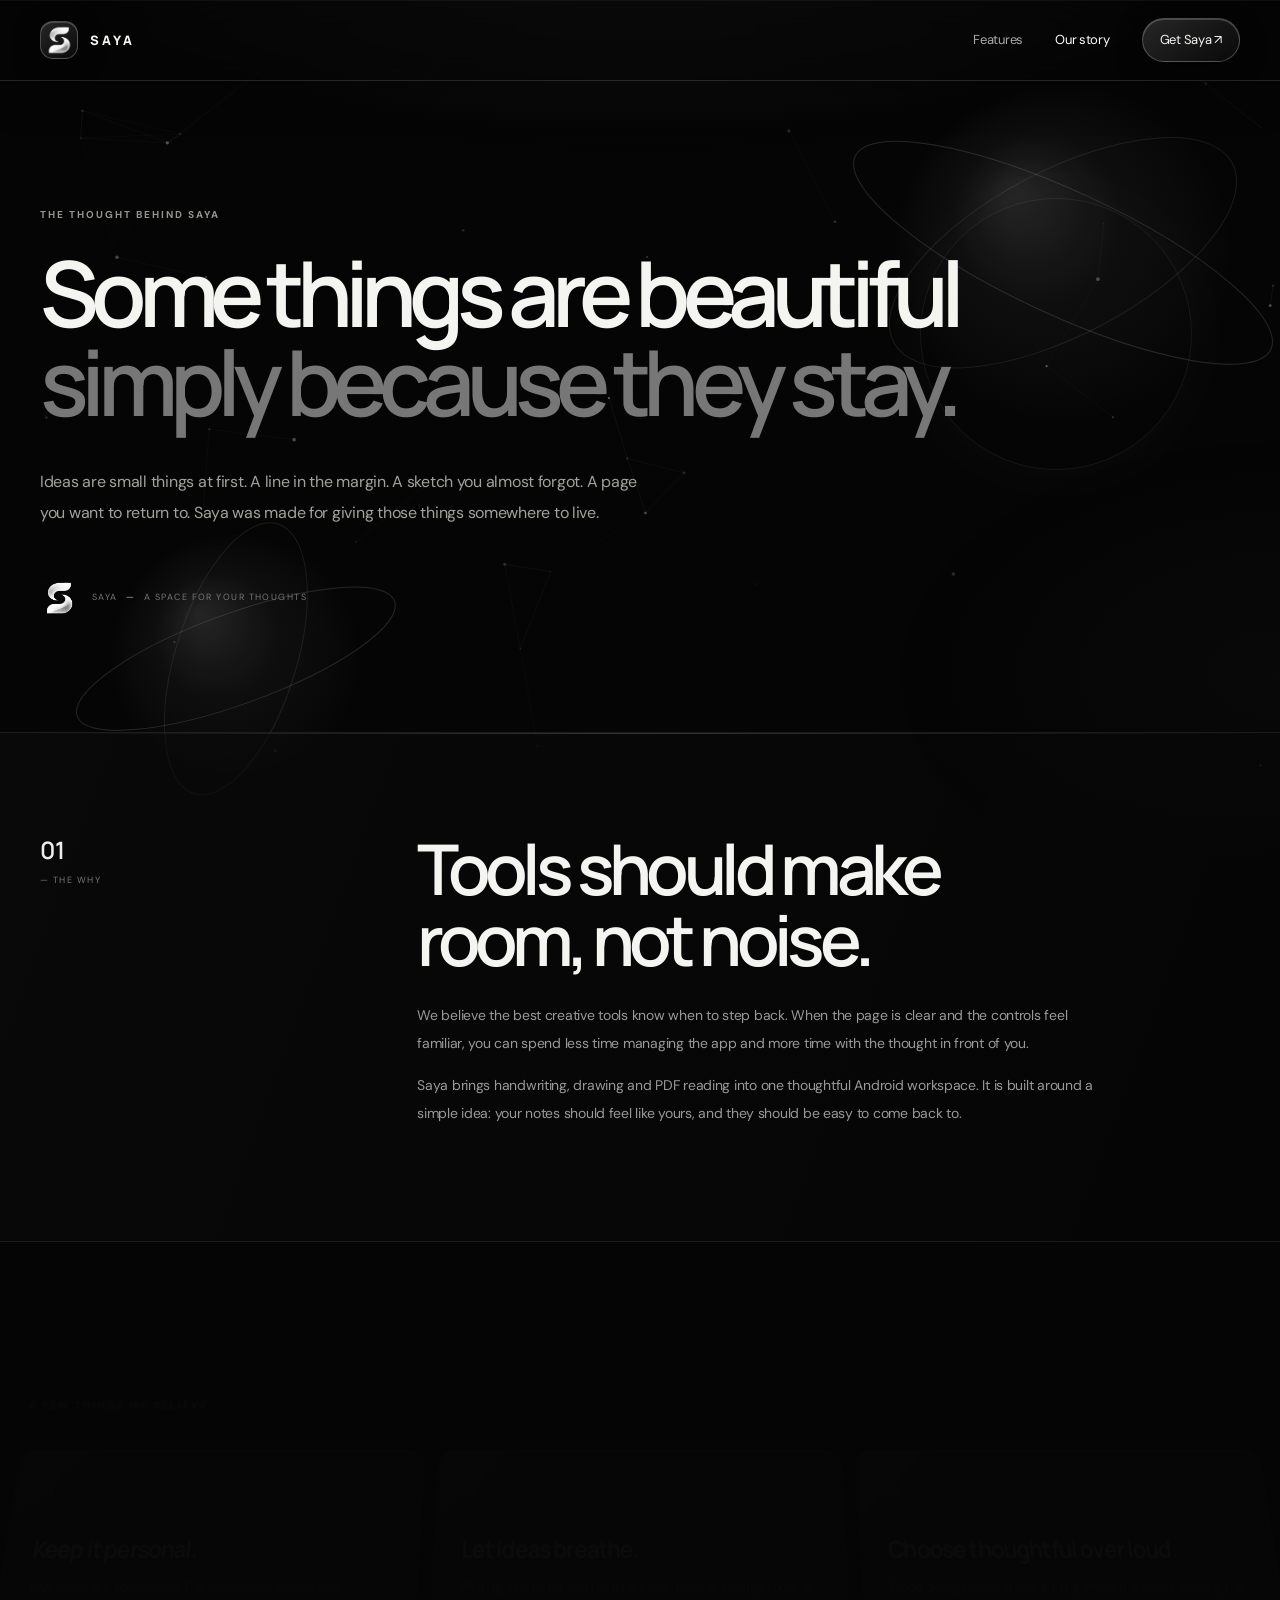
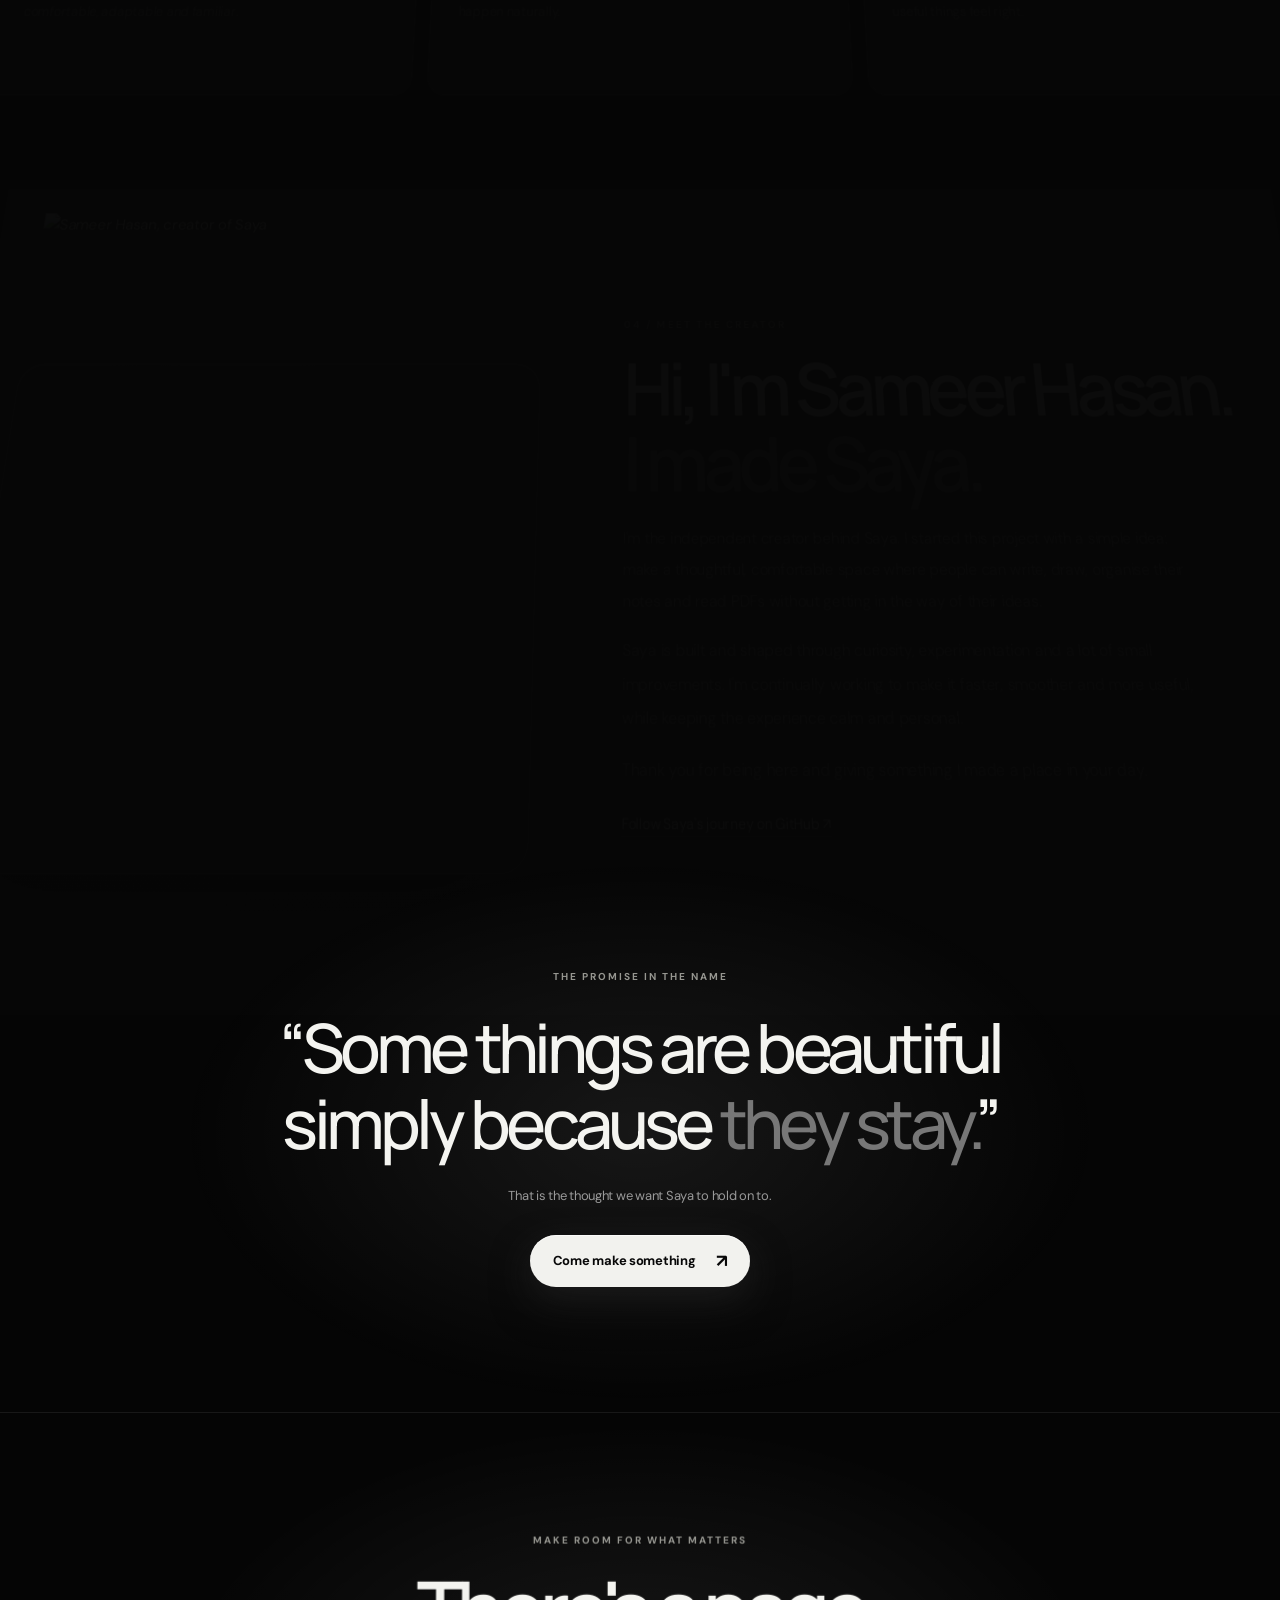
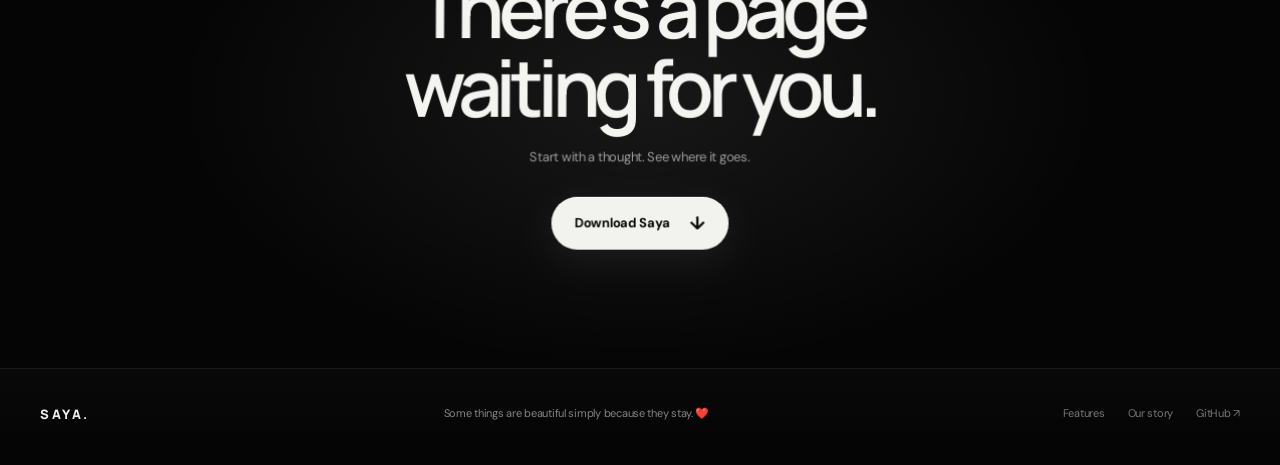
==== commit 52e71b94: "Restore Saya website to its pre-redesign version" ====
--- a/about.html
+++ b/about.html
@@ -5,7 +5,7 @@
 <meta name="theme-color" content="#050505">
 <meta name="description" content="The story behind Saya: an independent Android workspace built with care for writing, drawing and reading.">
 <meta property="og:type" content="website"><meta property="og:title" content="Our story — Saya"><meta property="og:description" content="Some things are beautiful simply because they stay."><meta property="og:image" content="https://sayanotes.github.io/assets/saya-logo.webp">
-<link rel="icon" type="image/webp" href="/assets/saya-logo.webp"><link rel="stylesheet" href="/assets/site.css?v=cinematic-1">
+<link rel="icon" type="image/webp" href="/assets/saya-logo.webp"><link rel="stylesheet" href="/assets/site.css?v=live-6">
 <title>Our story — Saya</title>
 </head>
 <body class="saya-inner-page">
@@ -18,10 +18,10 @@
 <section class="story-hero wrap"><div class="nw-section-label">THE THOUGHT BEHIND SAYA</div><h1>Some things are beautiful<br><span>simply because they stay.</span></h1><p>Ideas are small things at first. A line in the margin. A sketch you almost forgot. A page you want to return to. Saya was made for giving those things somewhere to live.</p><div class="story-hero-signature"><img src="/assets/saya-logo.webp" alt="Saya logo"><span>SAYA <i>—</i> A SPACE FOR YOUR THOUGHTS</span></div></section>
 <section class="story-manifesto"><div class="wrap manifesto-grid"><div class="manifesto-number">01 <span>— THE WHY</span></div><div><h2>Tools should make<br>room, not noise.</h2><p>We believe the best creative tools know when to step back. When the page is clear and the controls feel familiar, you can spend less time managing the app and more time with the thought in front of you.</p><p>Saya brings handwriting, drawing and PDF reading into one thoughtful Android workspace. It is built around a simple idea: your notes should feel like yours, and they should be easy to come back to.</p></div></div></section>
 <section class="story-values wrap"><div class="nw-section-label">A FEW THINGS WE BELIEVE</div><div class="values-grid"><article><span>01</span><h3>Keep it personal.</h3><p>Your notes are your space. The experience should feel comfortable, adaptable and familiar.</p></article><article><span>02</span><h3>Let ideas breathe.</h3><p>Writing, sketching and reading each deserve enough room to happen naturally.</p></article><article><span>03</span><h3>Choose thoughtful over loud.</h3><p>Good design is not about adding more. It is about making the useful things feel right.</p></article></div></section>
-<section class="story-origin"><div class="wrap origin-grid"><div class="origin-visual creator-photo"><img src="/assets/accfd965-c010-479a-b0eb-f60e287a0022-Photoroom.png" alt="Sameer Hasan, creator of Saya"></div><div class="origin-copy"><div class="nw-section-label">04 / MEET THE CREATOR</div><h2>Hi, I'm Sameer Hasan.<br><span>I made Saya.</span></h2><p>I'm the independent creator behind Saya. I started this project with a simple idea: make a thoughtful, comfortable space where people can write, draw, organise their notes and read PDFs without getting in the way of their ideas.</p><p>Saya is built and shaped through curiosity, experimentation and a lot of small improvements. I'm continually working to make it faster, smoother and more useful, while keeping the experience calm and personal.</p><p class="creator-signoff">Thank you for being here and giving something I made a place in your day.</p><a class="inner-inline-link" href="https://github.com/SayaNotes" target="_blank" rel="noopener">Follow Saya's journey on GitHub ↗</a></div></div></section>
+<section class="story-origin"><div class="wrap origin-grid"><div class="origin-visual creator-photo"><img src="/3bf2dcab-b9fd-45ad-a4af-3baec132dbfb-Photoroom.png" alt="Sameer Hasan, creator of Saya"></div><div class="origin-copy"><div class="nw-section-label">04 / MEET THE CREATOR</div><h2>Hi, I'm Sameer Hasan.<br><span>I made Saya.</span></h2><p>I'm the independent creator behind Saya. I started this project with a simple idea: make a thoughtful, comfortable space where people can write, draw, organise their notes and read PDFs without getting in the way of their ideas.</p><p>Saya is built and shaped through curiosity, experimentation and a lot of small improvements. I'm continually working to make it faster, smoother and more useful, while keeping the experience calm and personal.</p><p class="creator-signoff">Thank you for being here and giving something I made a place in your day.</p><a class="inner-inline-link" href="https://github.com/SayaNotes" target="_blank" rel="noopener">Follow Saya's journey on GitHub ↗</a></div></div></section>
 <section class="story-last"><div class="nw-section-label">THE PROMISE IN THE NAME</div><blockquote>“Some things are beautiful<br>simply because <span>they stay.</span>”</blockquote><p>That is the thought we want Saya to hold on to.</p><a class="nw-button nw-button-light" href="https://github.com/SayaNotes/sayanotes.github.io/releases/download/v1.0.1/Saya.apk" download="Saya.apk">Come make something <span>↗</span></a></section>
 <section class="inner-end"><div class="nw-section-label">MAKE ROOM FOR WHAT MATTERS</div><h2>There's a page<br>waiting for you.</h2><p>Start with a thought. See where it goes.</p><a class="nw-button nw-button-light" href="https://github.com/SayaNotes/sayanotes.github.io/releases/download/v1.0.1/Saya.apk" download="Saya.apk">Download Saya <span>↓</span></a></section>
 </main>
 <footer class="site-footer"><div class="wrap footer-row"><a class="footer-brand" href="/">SAYA.</a><span class="footer-note">Some things are beautiful simply because they stay. ❤️</span><div class="footer-links"><a href="/features.html">Features</a><a href="/about.html">Our story</a><a href="https://github.com/SayaNotes" target="_blank" rel="noopener">GitHub ↗</a></div></div></footer>
-<script src="/assets/site.js?v=cinematic-1" defer></script>
+<script src="/assets/site.js?v=live-6" defer></script>
 </body></html>
--- a/assets/site.css
+++ b/assets/site.css
@@ -732,104 +732,3 @@
 .nw-quote{background:linear-gradient(180deg,rgba(8,8,8,.30),rgba(8,8,8,.48))!important}
 @media(max-width:700px){.saya-live-bg{opacity:.78!important}}
 @media(prefers-reduced-motion:reduce){.saya-live-bg{display:none!important}}
-
-
-/* SAYA CINEMATIC EDITION — product-first lighting, depth and restrained motion. */
-.saya-home .nw-hero{
-  min-height:min(900px,calc(100svh - 80px));
-  padding-top:clamp(76px,10vw,142px);
-  padding-bottom:clamp(70px,8vw,105px);
-}
-.saya-home .nw-hero:before{
-  background:
-    radial-gradient(ellipse 42% 58% at 78% 46%,rgba(235,235,235,.105),transparent 72%),
-    radial-gradient(ellipse 34% 38% at 18% 15%,rgba(255,255,255,.045),transparent 75%),
-    linear-gradient(115deg,transparent 20%,rgba(255,255,255,.018) 52%,transparent 82%);
-}
-.saya-home .nw-eyebrow{letter-spacing:.25em;color:#c2c2bc}
-.saya-home .nw-eyebrow span{box-shadow:0 0 16px rgba(255,255,255,.8)}
-.saya-home .nw-hero h1{
-  font-size:clamp(64px,8.2vw,112px);
-  line-height:.91;
-  letter-spacing:-.092em;
-  text-wrap:balance;
-  text-shadow:0 12px 55px rgba(255,255,255,.055);
-}
-.saya-home .nw-hero h1 span{
-  background:linear-gradient(180deg,#f5f5f1 8%,#a8a8a2 100%);
-  -webkit-background-clip:text;background-clip:text;color:transparent;
-}
-.saya-home .nw-lead{max-width:490px;color:#b8b8b1;font-size:clamp(15px,1.35vw,18px)}
-.saya-home .nw-product-wrap{perspective:1500px;isolation:isolate}
-.saya-home .nw-product-glow{
-  inset:8% -5%;
-  opacity:.19;
-  filter:blur(125px);
-  background:radial-gradient(ellipse,#f4f4f4 0%,#777 28%,transparent 72%);
-  animation:saya-stage-breathe 9s ease-in-out infinite alternate;
-}
-.saya-home .nw-product-window{
-  border-color:rgba(255,255,255,.46);
-  background:linear-gradient(145deg,rgba(255,255,255,.27),rgba(255,255,255,.035) 42%,rgba(255,255,255,.12));
-  box-shadow:0 65px 140px rgba(0,0,0,.82),0 0 70px rgba(255,255,255,.055),inset 0 1px rgba(255,255,255,.55),inset 0 -1px rgba(255,255,255,.08);
-  transform:perspective(1500px) rotateY(-7deg) rotateX(3deg) translateY(0);
-  animation:saya-device-float 9s ease-in-out infinite;
-  transition:transform .8s cubic-bezier(.2,.8,.2,1),box-shadow .8s;
-}
-.saya-home .nw-product-wrap:hover .nw-product-window{
-  transform:perspective(1500px) rotateY(-2deg) rotateX(1deg) translateY(-7px);
-  box-shadow:0 78px 150px rgba(0,0,0,.86),0 0 90px rgba(255,255,255,.09),inset 0 1px rgba(255,255,255,.58);
-}
-.saya-home .nw-workspace{
-  background:linear-gradient(145deg,#111,#070707);
-  box-shadow:inset 0 0 55px rgba(255,255,255,.025);
-}
-.saya-home .nw-paper{
-  box-shadow:0 28px 65px rgba(0,0,0,.55),inset 0 1px rgba(255,255,255,.08);
-}
-.saya-home .nw-float{
-  border-color:rgba(255,255,255,.32);
-  background:linear-gradient(145deg,rgba(38,38,38,.96),rgba(13,13,13,.94));
-  box-shadow:0 24px 65px rgba(0,0,0,.7),inset 0 1px rgba(255,255,255,.16);
-}
-.saya-home .nw-float-top{animation:saya-chip-float 7s ease-in-out infinite}
-.saya-home .nw-float-bottom{animation:saya-chip-float 8s ease-in-out -3s infinite}
-.saya-home .nw-hero-bottom{color:#888;letter-spacing:.2em}
-.saya-home .nw-section-heading h2,.saya-home .nw-intro h2,.saya-home .nw-showcase-heading h2{
-  text-wrap:balance;
-}
-.saya-home .nw-feature{
-  background:linear-gradient(145deg,rgba(255,255,255,.075),rgba(255,255,255,.012) 65%),#080808;
-  box-shadow:0 25px 75px rgba(0,0,0,.22),inset 0 1px rgba(255,255,255,.1);
-}
-.saya-home .nw-feature-art{background:radial-gradient(ellipse at 50% 35%,rgba(255,255,255,.075),transparent 72%),#080808}
-.saya-home .nw-download{
-  border:1px solid rgba(255,255,255,.16);
-  box-shadow:0 35px 100px rgba(0,0,0,.42),inset 0 1px rgba(255,255,255,.12);
-}
-@keyframes saya-device-float{
-  0%,100%{transform:perspective(1500px) rotateY(-7deg) rotateX(3deg) translate3d(0,0,0)}
-  50%{transform:perspective(1500px) rotateY(-5deg) rotateX(1.5deg) translate3d(0,-12px,0)}
-}
-@keyframes saya-chip-float{0%,100%{translate:0 0}50%{translate:0 -8px}}
-@keyframes saya-stage-breathe{0%{opacity:.12;transform:scale(.92)}100%{opacity:.22;transform:scale(1.08)}}
-@media(max-width:900px){
- .saya-home .nw-hero{min-height:auto;grid-template-columns:1fr;gap:32px;padding-top:76px}
- .saya-home .nw-hero-copy{max-width:760px}
- .saya-home .nw-product-wrap{width:min(100%,760px);margin:0 auto}
- .saya-home .nw-product-window{transform:none;animation:saya-device-float-mobile 10s ease-in-out infinite}
-}
-@keyframes saya-device-float-mobile{0%,100%{transform:translateY(0)}50%{transform:translateY(-8px)}}
-@media(max-width:640px){
- .saya-home .nw-hero{padding-top:58px;padding-bottom:68px}
- .saya-home .nw-hero h1{font-size:clamp(56px,14vw,78px);letter-spacing:-.085em}
- .saya-home .nw-lead{max-width:38ch}
- .saya-home .nw-product-window{animation:none;transform:none}
- .saya-home .nw-product-wrap:hover .nw-product-window{transform:none}
- .saya-home .nw-float{animation:none}
- .saya-home .nw-product-glow{filter:blur(75px)}
-}
-@media(prefers-reduced-motion:reduce){
- .saya-home .nw-product-glow,.saya-home .nw-product-window,.saya-home .nw-float-top,.saya-home .nw-float-bottom{animation:none!important}
- .saya-home .nw-product-window,.saya-home .nw-product-wrap:hover .nw-product-window{transform:none!important;transition:none!important}
-}
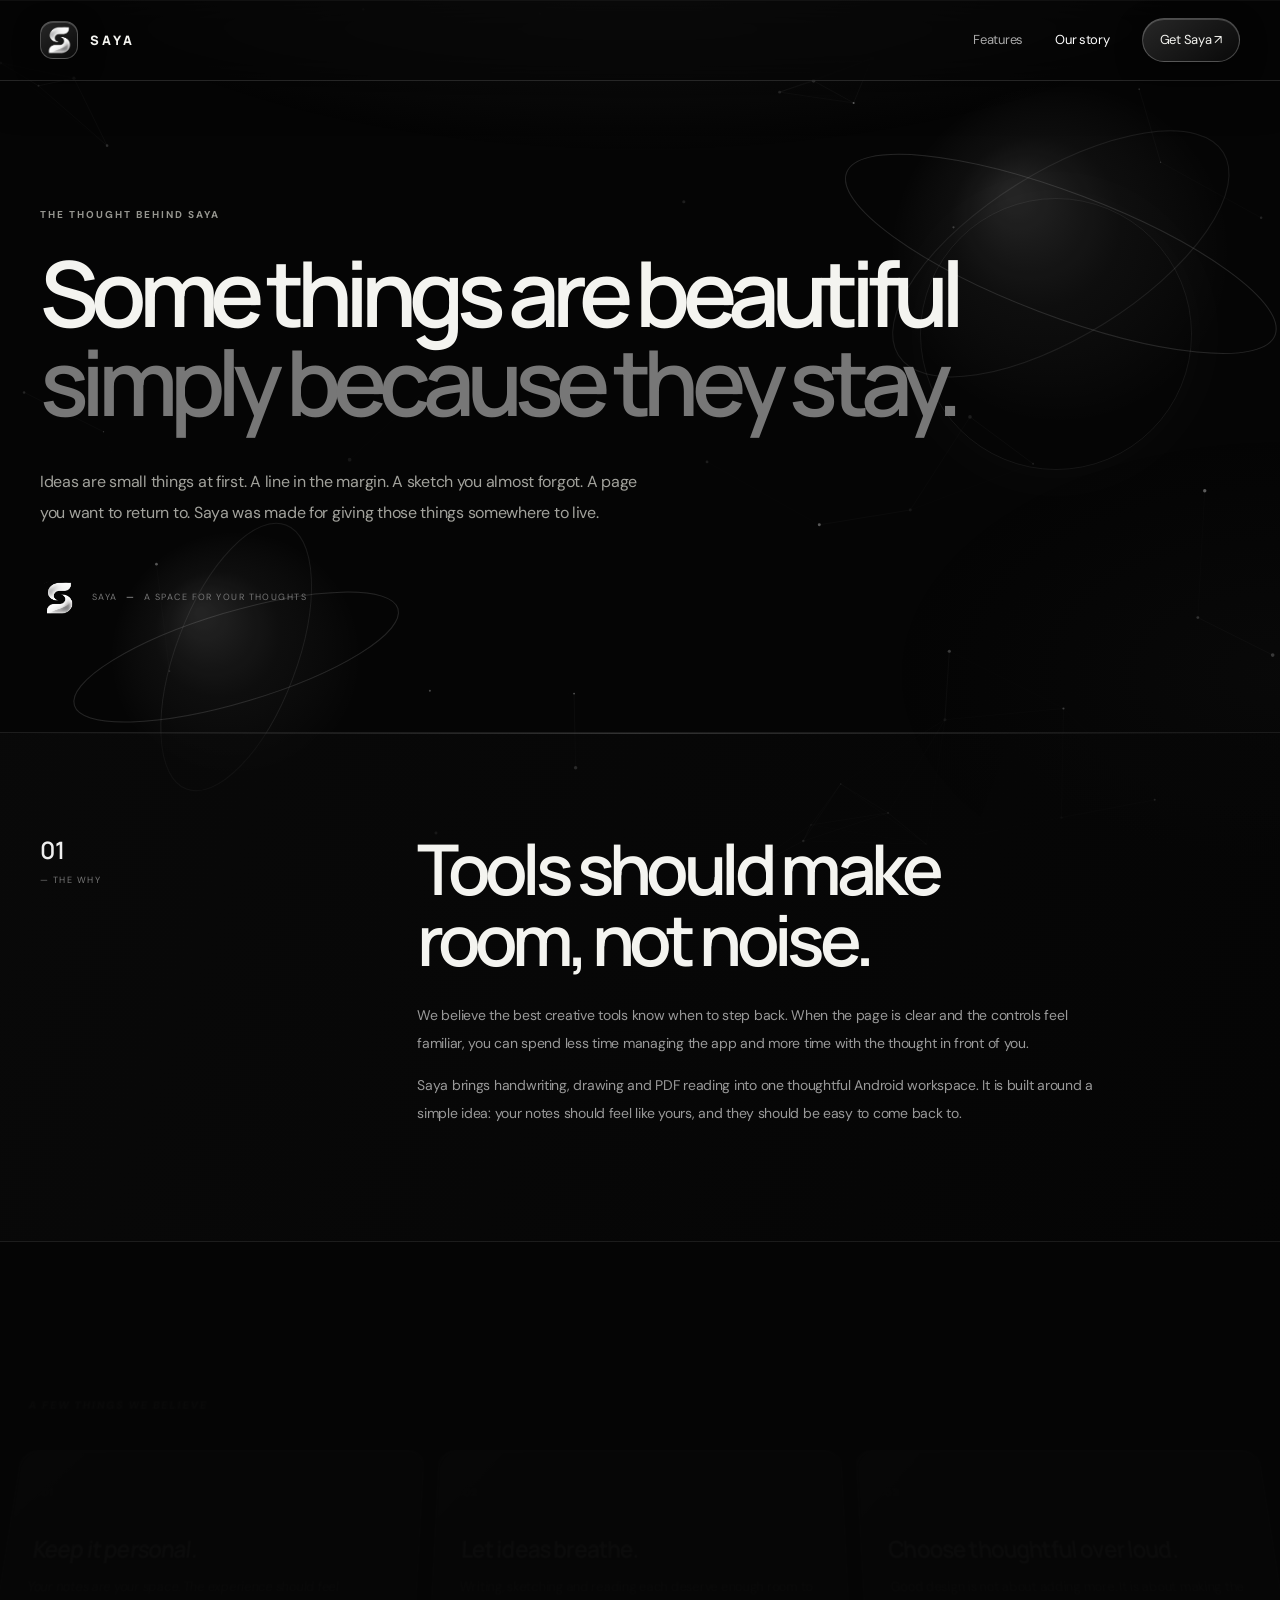
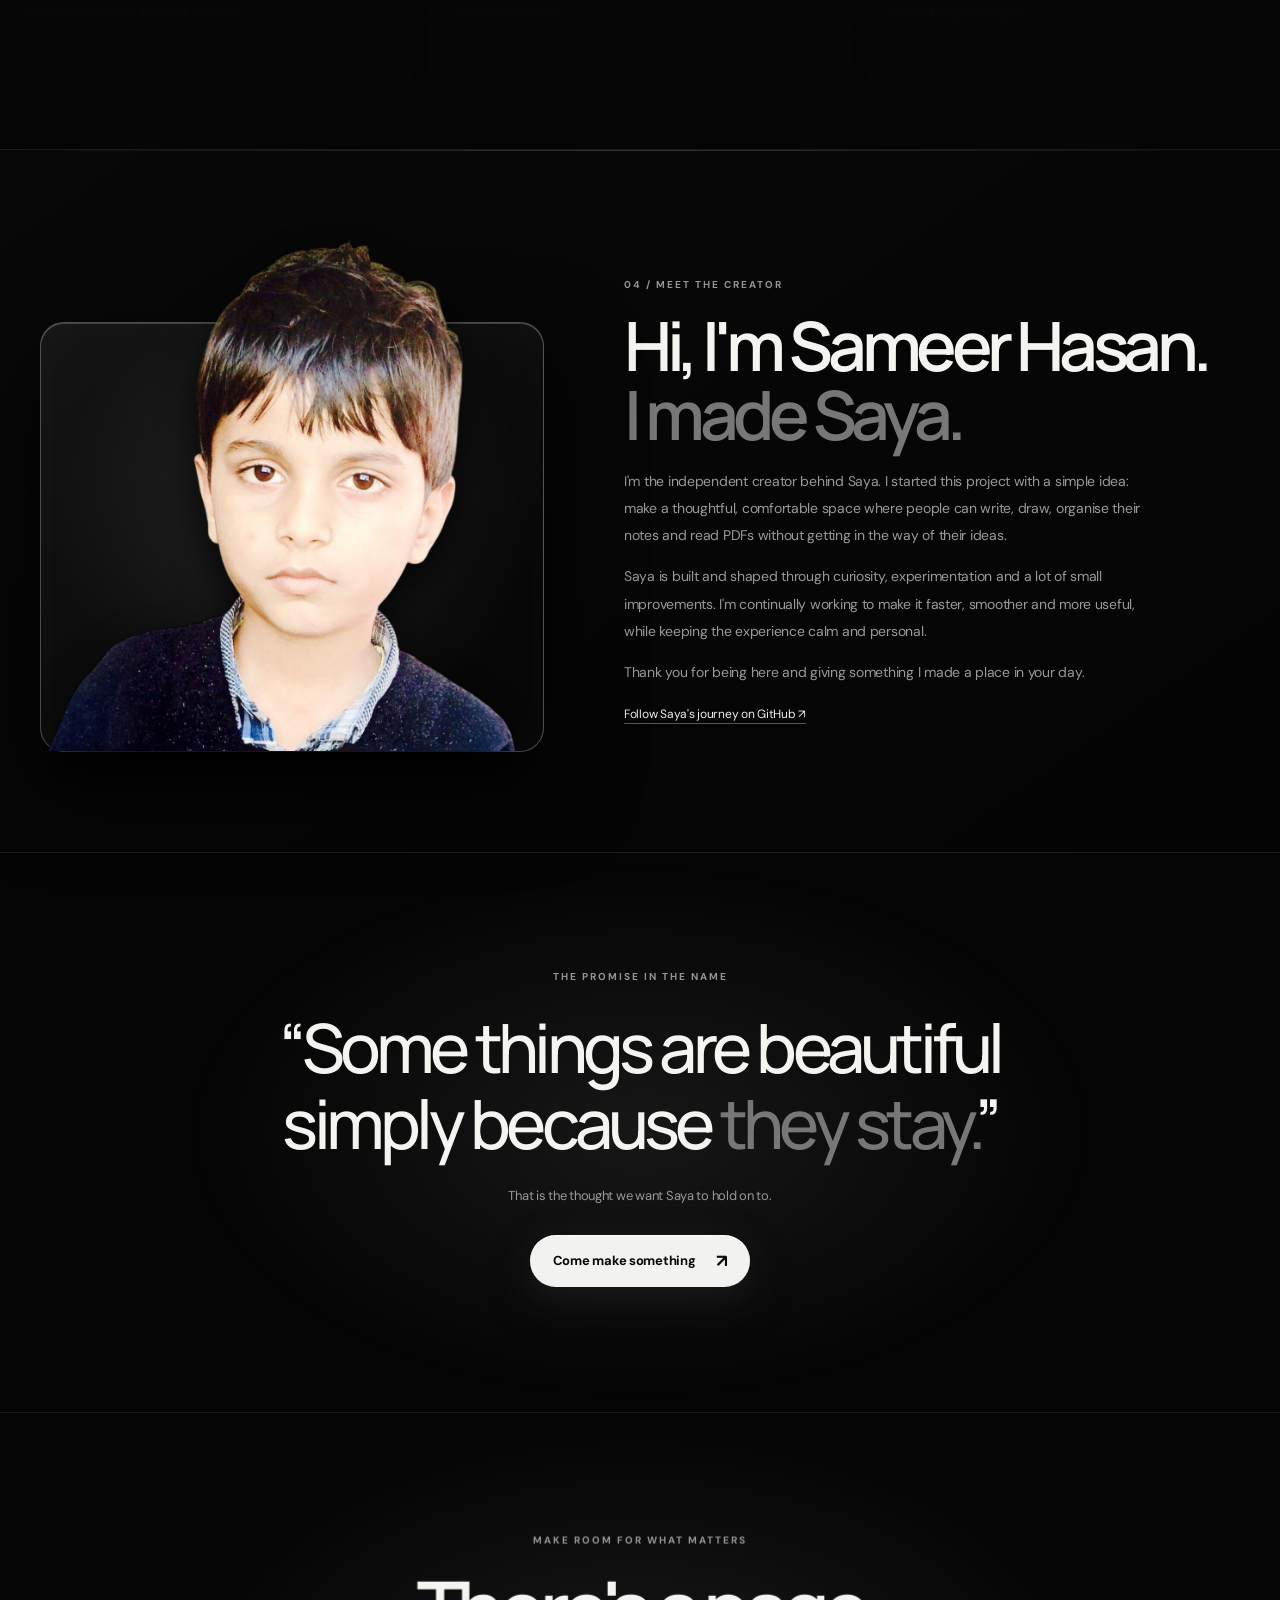
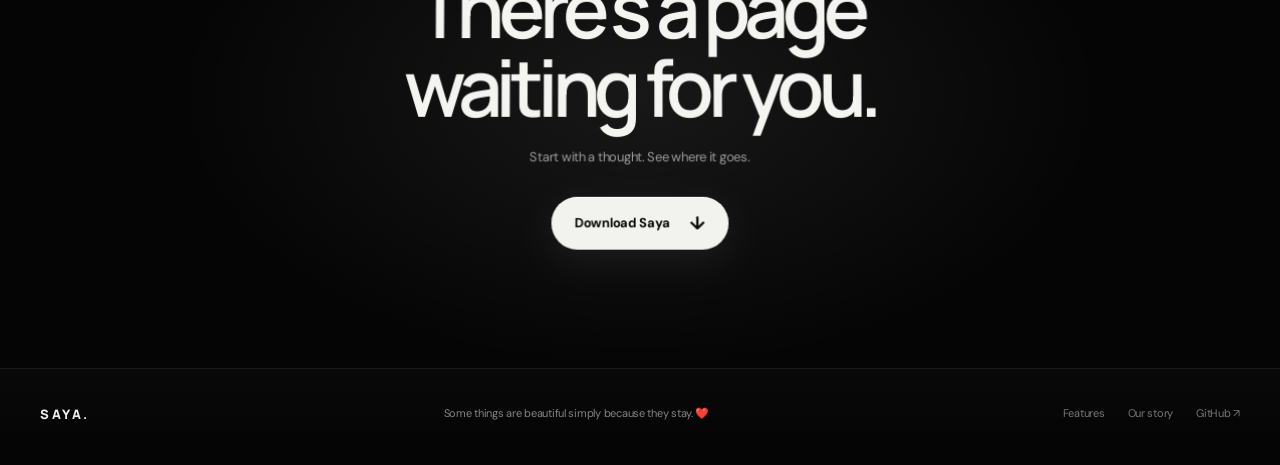
==== commit 39a35b60: "Fix creator portrait path in Our Story section" ====
--- a/about.html
+++ b/about.html
@@ -18,7 +18,7 @@
 <section class="story-hero wrap"><div class="nw-section-label">THE THOUGHT BEHIND SAYA</div><h1>Some things are beautiful<br><span>simply because they stay.</span></h1><p>Ideas are small things at first. A line in the margin. A sketch you almost forgot. A page you want to return to. Saya was made for giving those things somewhere to live.</p><div class="story-hero-signature"><img src="/assets/saya-logo.webp" alt="Saya logo"><span>SAYA <i>—</i> A SPACE FOR YOUR THOUGHTS</span></div></section>
 <section class="story-manifesto"><div class="wrap manifesto-grid"><div class="manifesto-number">01 <span>— THE WHY</span></div><div><h2>Tools should make<br>room, not noise.</h2><p>We believe the best creative tools know when to step back. When the page is clear and the controls feel familiar, you can spend less time managing the app and more time with the thought in front of you.</p><p>Saya brings handwriting, drawing and PDF reading into one thoughtful Android workspace. It is built around a simple idea: your notes should feel like yours, and they should be easy to come back to.</p></div></div></section>
 <section class="story-values wrap"><div class="nw-section-label">A FEW THINGS WE BELIEVE</div><div class="values-grid"><article><span>01</span><h3>Keep it personal.</h3><p>Your notes are your space. The experience should feel comfortable, adaptable and familiar.</p></article><article><span>02</span><h3>Let ideas breathe.</h3><p>Writing, sketching and reading each deserve enough room to happen naturally.</p></article><article><span>03</span><h3>Choose thoughtful over loud.</h3><p>Good design is not about adding more. It is about making the useful things feel right.</p></article></div></section>
-<section class="story-origin"><div class="wrap origin-grid"><div class="origin-visual creator-photo"><img src="/3bf2dcab-b9fd-45ad-a4af-3baec132dbfb-Photoroom.png" alt="Sameer Hasan, creator of Saya"></div><div class="origin-copy"><div class="nw-section-label">04 / MEET THE CREATOR</div><h2>Hi, I'm Sameer Hasan.<br><span>I made Saya.</span></h2><p>I'm the independent creator behind Saya. I started this project with a simple idea: make a thoughtful, comfortable space where people can write, draw, organise their notes and read PDFs without getting in the way of their ideas.</p><p>Saya is built and shaped through curiosity, experimentation and a lot of small improvements. I'm continually working to make it faster, smoother and more useful, while keeping the experience calm and personal.</p><p class="creator-signoff">Thank you for being here and giving something I made a place in your day.</p><a class="inner-inline-link" href="https://github.com/SayaNotes" target="_blank" rel="noopener">Follow Saya's journey on GitHub ↗</a></div></div></section>
+<section class="story-origin"><div class="wrap origin-grid"><div class="origin-visual creator-photo"><img src="/assets/accfd965-c010-479a-b0eb-f60e287a0022-Photoroom.png" alt="Sameer Hasan, creator of Saya"></div><div class="origin-copy"><div class="nw-section-label">04 / MEET THE CREATOR</div><h2>Hi, I'm Sameer Hasan.<br><span>I made Saya.</span></h2><p>I'm the independent creator behind Saya. I started this project with a simple idea: make a thoughtful, comfortable space where people can write, draw, organise their notes and read PDFs without getting in the way of their ideas.</p><p>Saya is built and shaped through curiosity, experimentation and a lot of small improvements. I'm continually working to make it faster, smoother and more useful, while keeping the experience calm and personal.</p><p class="creator-signoff">Thank you for being here and giving something I made a place in your day.</p><a class="inner-inline-link" href="https://github.com/SayaNotes" target="_blank" rel="noopener">Follow Saya's journey on GitHub ↗</a></div></div></section>
 <section class="story-last"><div class="nw-section-label">THE PROMISE IN THE NAME</div><blockquote>“Some things are beautiful<br>simply because <span>they stay.</span>”</blockquote><p>That is the thought we want Saya to hold on to.</p><a class="nw-button nw-button-light" href="https://github.com/SayaNotes/sayanotes.github.io/releases/download/v1.0.1/Saya.apk" download="Saya.apk">Come make something <span>↗</span></a></section>
 <section class="inner-end"><div class="nw-section-label">MAKE ROOM FOR WHAT MATTERS</div><h2>There's a page<br>waiting for you.</h2><p>Start with a thought. See where it goes.</p><a class="nw-button nw-button-light" href="https://github.com/SayaNotes/sayanotes.github.io/releases/download/v1.0.1/Saya.apk" download="Saya.apk">Download Saya <span>↓</span></a></section>
 </main>
